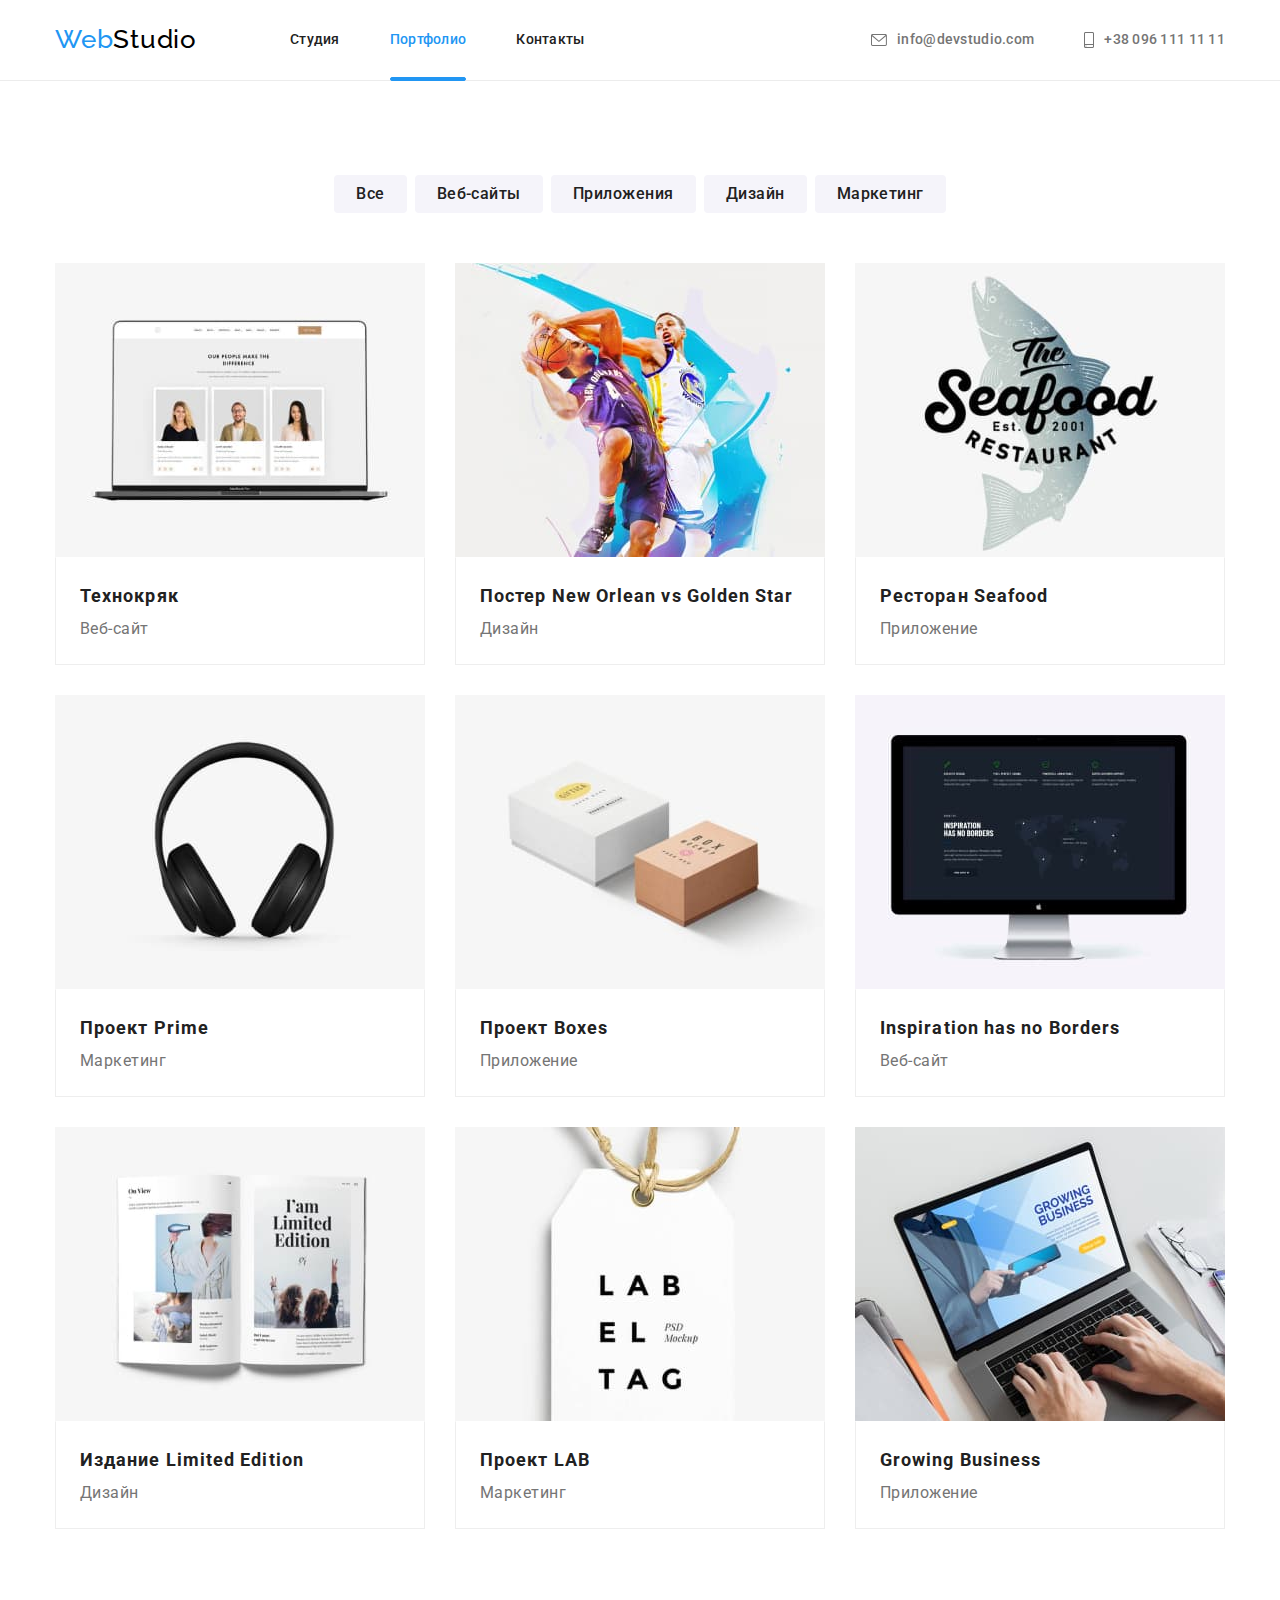
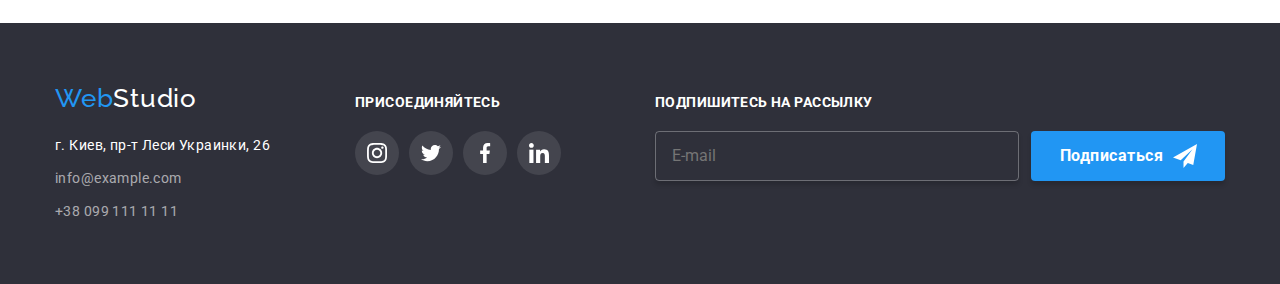
==== portfolio.html @ 9c9485af "Скопировал 7 дз" ====
<!DOCTYPE html>
<html lang="ru">
<head>
    <meta charset="UTF-8">
    <meta http-equiv="X-UA-Compatible" content="IE=edge">
    <meta name="viewport" content="width=device-width, initial-scale=1.0">
    <title>Портфолио</title>

    <link rel="preconnect" href="https://fonts.googleapis.com">
    <link rel="preconnect" href="https://fonts.gstatic.com" crossorigin>
    <link href="https://fonts.googleapis.com/css2?family=Raleway:wght@700&family=Roboto:wght@400;500;700;900&display=swap"
        rel="stylesheet">
    <link rel="stylesheet" href="https://cdnjs.cloudflare.com/ajax/libs/modern-normalize/1.1.0/modern-normalize.css">
    <link rel="stylesheet" href="./css/main.min.css" />

</head>
<body>
    <header class="header">
      <div class="container header-container">
        <nav class="nav">
            <a href="./index.html" class="logo" lang="en"><span class="accent">Web</span>Studio
            </a>

            <ul class="site-nav list">
                <li class="nav-item"><a href="./index.html" class="link link-anim">Студия</a></li>
                <li class="nav-item current"><a href="./portfolio.html" class="link link-anim current">Портфолио</a></li>
                <li class="nav-item"><a href="" class="link link-anim">Контакты</a></li>
            </ul>
        </nav>
    
        <ul class="contacts list">
            <li class="contacts-item"><a href="mailto:info@devstudio.com" class="link link-anim"><svg class="mail-icon contact-icon"><use href="./images/icons.svg/symbol-defs.svg#icon-mail"></use></svg>info@devstudio.com</a></li>
            <li class="contacts-item"><a href="tel:+380961111111" class="link link-anim"><svg class="tel-icon contact-icon"><use href="./images/icons.svg/symbol-defs.svg#icon-tel"></use></svg>+38 096 111 11 11</a></li>
        </ul>
      </div>
    </header>

    <main>
        <section class="section works">
            <div class="container">
            <h1 class="title visually-hidden">Наши работы</h1>

            <ul class="button-list list">
                <li class="filt-button-item"><button class="filt-button" type="button">Все</button></li>
                <li class="filt-button-item"><button class="filt-button" type="button">Веб-сайты</button></li>
                <li class="filt-button-item"><button class="filt-button" type="button">Приложения</button></li>
                <li class="filt-button-item"><button class="filt-button" type="button">Дизайн</button></li>
                <li class="filt-button-item"><button class="filt-button" type="button">Маркетинг</button></li>
            </ul>
            
            <ul class="work-list list">
                <li class="item"><a href="" class="work-link link"><div class="thumb"><div class="works-overlay">
                    <p class="overlay-text">Технокряк это современная площадка распространения коронавируса. Компании используют эту платформу для цифрового шпионажа и атак на защищённые сервера конкурентов.</p></div>
                    <img src="./images/portfolio/technocrack.jpg" alt="Технокряк" width="370" height="294"/>
                    </div>
                    <div class="work-info">
                    <h2 class="title">Технокряк</h2>
                    <p class="text">Веб-сайт</p>
                  </div>
                </a></li>
                <li class="item"><a href="" class="work-link link"><div class="works thumb"><div class="works-overlay">
                    <p class="overlay-text">Технокряк это современная площадка распространения коронавируса. Компании используют эту платформу для цифрового шпионажа и атак на защищённые сервера конкурентов.</p></div>
                    <img src="./images/portfolio/basketball.jpg" alt="Постер баскетбола" width="370" height="294"/>
                    </div>
                    <div class="work-info">
                    <h2 class="title">Постер New Orlean vs Golden Star</h2>
                    <p class="text">Дизайн</p>
                </div>
                </a></li>
                <li class="item"><a href="" class="work-link link"><div class="works thumb"><div class="works-overlay">
                    <p class="overlay-text">Технокряк это современная площадка распространения коронавируса. Компании используют эту платформу для цифрового шпионажа и атак на защищённые сервера конкурентов.</p></div>
                    <img src="./images/portfolio/restaurant.jpg" alt="Логотип ресторана" width="370" height="294"/>
                    </div>
                    <div class="work-info">
                    <h2 class="title">Ресторан Seafood</h2>
                    <p class="text">Приложение</p>
                    </div>
                </a></li>
                <li class="item"><a href="" class="work-link link"><div class="works thumb"><div class="works-overlay">
                    <p class="overlay-text">Технокряк это современная площадка распространения коронавируса. Компании используют эту платформу для цифрового шпионажа и атак на защищённые сервера конкурентов.</p></div>
                    <img src="./images/portfolio/prime.jpg" alt="Наушники" width="370" height="294"/>
                    </div>
                    <div class="work-info">
                    <h2 class="title">Проект Prime</h2>
                    <p class="text">Маркетинг</p>
                    </div>
                </a></li>
                <li class="item"><a href="" class="work-link link"><div class="works thumb"><div class="works-overlay">
                    <p class="overlay-text">Технокряк это современная площадка распространения коронавируса. Компании используют эту платформу для цифрового шпионажа и атак на защищённые сервера конкурентов.</p></div>
                    <img src="./images/portfolio/boxes.jpg" alt="Коробки" width="370" height="294"/>
                    </div>
                    <div class="work-info">
                    <h2 class="title">Проект Boxes</h2>
                    <p class="text">Приложение</p>
                    </div>
                </a></li>
                <li class="item"><a href="" class="work-link link"><div class="works thumb"><div class="works-overlay">
                    <p class="overlay-text">Технокряк это современная площадка распространения коронавируса. Компании используют эту платформу для цифрового шпионажа и атак на защищённые сервера конкурентов.</p></div>
                    <img src="./images/portfolio/computer.jpg" alt="Веб-сайт Inspiration has no Borders" width="370" height="294"/>
                    </div>
                    <div class="work-info">
                    <h2 class="title">Inspiration has no Borders</h2>
                    <p class="text">Веб-сайт</p>
                    </div>
                </a></li>
                <li class="item"><a href="" class="work-link link"><div class="works thumb"><div class="works-overlay">
                    <p class="overlay-text">Технокряк это современная площадка распространения коронавируса. Компании используют эту платформу для цифрового шпионажа и атак на защищённые сервера конкурентов.</p></div>
                    <img src="./images/portfolio/book.jpg" alt="Книга" width="370" height="294"/>
                    </div>
                    <div class="work-info">
                    <h2 class="title">Издание Limited Edition</h2>
                    <p class="text">Дизайн</p>
                    </div>
                </a></li>
                <li class="item"><a href="" class="work-link link"><div class="works thumb"><div class="works-overlay">
                    <p class="overlay-text">Технокряк это современная площадка распространения коронавируса. Компании используют эту платформу для цифрового шпионажа и атак на защищённые сервера конкурентов.</p></div>
                    <img src="./images/portfolio/lab.jpg" alt="Логотип проекта LAB" width="370" height="294"/>
                    </div>
                    <div class="work-info">
                    <h2 class="title">Проект LAB</h2>
                    <p class="text">Маркетинг</p>
                    </div>
                </a></li>
                <li class="item"><a href="" class="work-link link"><div class="works thumb"><div class="works-overlay">
                    <p class="overlay-text">Технокряк это современная площадка распространения коронавируса. Компании используют эту платформу для цифрового шпионажа и атак на защищённые сервера конкурентов.</p></div>
                    <img src="./images/portfolio/business.jpg" alt="Веб-сайт Growing Business" width="370" height="294"/>
                    </div>
                    <div class="work-info">
                    <h2 class="title">Growing Business</h2>
                    <p class="text">Приложение</p>
                    </div>
                </a></li>
            </ul>
        </div>
        </section>
    </main>

    <footer class="footer">
        <div class="container footer-box">
            <div class="footer-left-side">
            <div class="footer-links">
            <a href="./index.html" class="logo" lang="en"><span class="accent">Web</span>Studio</a>
        
            <address class="adress">
                <p class="text">г. Киев, пр-т Леси Украинки, 26</p>
            
                <ul class="list">
                    <li class="adress-item"><a href="mailto:info@example.com" class="adress-link link link-anim adress">info@example.com</a></li>
                    <li class="adress-item"><a href="tel:+380991111111" class="adress-link link link-anim adress">+38 099 111 11 11</a></li>
                </ul>
            </address>
        </div>
            <div class="footer-links">
            <h2 class="social-links-title">присоединяйтесь</h2>
            <ul class="footer-links-list list">
                <li class="footer-links-item">
                    <a href="" class="footer-social-link link"><svg class="social-links-icons footer-icons"><use href="./images/icons.svg/symbol-defs.svg#icon-instagram"></use></svg>
                    </a></li>
                <li class="footer-links-item">
                    <a href="" class="footer-social-link link"><svg class="social-links-icons footer-icons"><use href="./images/icons.svg/symbol-defs.svg#icon-twitter"></use></svg>
                    </a></li>
                <li class="footer-links-item">
                    <a href="" class="footer-social-link link"><svg class="social-links-icons footer-icons"><use href="./images/icons.svg/symbol-defs.svg#icon-facebook"></use></svg>
                    </a></li>
                <li class="footer-links-item">
                    <a href="" class="footer-social-link link"><svg class="social-links-icons footer-icons"><use href="./images/icons.svg/symbol-defs.svg#icon-linkedin"></use></svg>
                    </a></li>
            </ul>
            </div>
        </div>
            <div class="footer-form">
                <p class="email-form-text">Подпишитесь на рассылку</p>
                <form name="email-form" class="email-form" autocomplete="on">
                        <input name="email" type="email" class="email-input" placeholder="E-mail" required>
                    <button type="submit" class="email-submit-button">Подписаться<svg class="send-icon"><use href="./images/icons.svg/symbol-defs.svg#icon-send"></use></svg></button>
                </form>
            </div>
          </div>
    </footer>
</body>
</html>
---- css/main.min.css ----
:root{--header-bgc: #ffffff;--footer-bgc: #2f303a;--primary-bgc: #e5e5e5;--secondary-bgc: #f5f4fa;--primary-text-color: #212121;--secondary-text-color: #757575;--accent-colour: #2196f3;--secondary-white-color: rgba(255, 255, 255, 0.6);--primary-white-color: #ffffff;--primary-black-color: #000000;--adress-color: rgba(255, 255, 255, 0.6);--accent-secondary-color: #188ce8;--work-list-set-gap: 30px;--header-border-color: #ececec;--social-link-team-color: #afb1b8;--label-bg-color: rgba(47, 48, 58, 0.8);--works-overlay-color: rgba(33, 150, 243, 0.9);--backdrop-bg-color: rgba(0, 0, 0, 0.2)}img{display:block}p:last-child{margin-bottom:0}.list{list-style-type:none;padding-left:0;margin-top:0;margin-bottom:0}body{background-color:var(--primary-white-color);color:var(--primary-text-color);font-family:Roboto, sans-serif}.link{color:var(--primary-text-color);text-decoration:none}.link-anim:hover,.link-anim:focus{color:var(--accent-colour)}.link-anim{transition-property:color;transition-duration:250ms;transition-timing-function:cubic-bezier(0.4, 0, 0.2, 1)}.section{padding-top:94px;padding-bottom:94px}.container{width:1200px;padding-left:15px;padding-right:15px;margin-left:auto;margin-right:auto}.backdrop{background-color:var(--backdrop-bg-color);position:fixed;top:0;left:0;z-index:100;width:100%;height:100%;opacity:1;visibility:visible;pointer-events:auto;transition:opacity 500ms cubic-bezier(0.4, 0, 0.2, 1),visibility 500ms cubic-bezier(0.4, 0, 0.2, 1)}.backdrop.is-hidden{opacity:0;visibility:hidden;pointer-events:none}.modal-window{background-color:var(--primary-white-color);position:absolute;top:50%;left:50%;transform:translate(-50%, -50%);min-width:528px;min-height:580px}.modal-title{color:var(--primary-text-color);font-weight:700;font-size:20px;line-height:1.15;text-align:center;letter-spacing:0.03em;margin-top:0;margin-bottom:12px}.modal-form{display:flex;flex-direction:column;padding:40px}.modal-form-icon{position:absolute;width:18px;height:18px;top:50%;left:12px;transform:translateY(-50%)}.modal-form-box{display:block;position:relative}.input-form{padding-left:42px;padding-top:12px;padding-bottom:12px;width:100%;border:1px solid rgba(33,33,33,0.2);border-radius:4px;margin-top:4px}.input-form:focus{border-color:var(--accent-colour)}.input-form:focus+.modal-form-icon{fill:var(--accent-colour)}.modal-form-label{color:var(--secondary-text-color);font-size:12px;line-height:1.16;letter-spacing:0.01em;margin-top:4px;margin-bottom:10px}.modal-textarea.input-form{resize:none;height:120px;margin-top:4px;padding-left:16px}.modal-textarea:focus{border-color:var(--accent-colour)}.checkbox-label{color:var(--secondary-text-color);display:flex;justify-content:center;align-items:center;font-size:12px;line-height:0.85;letter-spacing:0.03em;margin-top:20px}.checkbox-label::before{display:block;content:"";cursor:pointer;border:2px solid var(--primary-text-color);border-radius:4px;width:16px;height:15px;margin-right:8px;transition-property:border-color, background-color;transition-duration:250ms;transition-timing-function:cubic-bezier(0.4, 0, 0.2, 1)}.modal-check{bottom:120px;left:90px}.modal-check:checked+.checkbox-label::before{border-color:transparent;background-color:var(--accent-colour);background-image:url(../images/bg-images/check-icon.svg);background-repeat:no-repeat}.checkbox-icon{position:absolute;width:11px;height:8px;opacity:0;transform:translateX(-50%)}.modal-form-link{color:var(--accent-colour)}.close-button{background-color:transparent;padding:0;position:absolute;top:8px;right:8px;width:30px;height:30px;border:1px solid rgba(0,0,0,0.1);border-radius:50%;cursor:pointer}.close-button-icon{fill:var(--primary-black-color);width:18px;height:18px;margin-top:6px}.close-button:hover .close-button-icon,.close-button:focus .close-button-icon{fill:var(--accent-colour)}.modal-form-submit{color:var(--primary-white-color);background-color:var(--accent-colour);font-weight:700;font-size:16px;line-height:1.87;border:none;box-shadow:0px 4px 4px rgba(0,0,0,0.15);border-radius:4px;display:flex;align-items:center;justify-content:center;letter-spacing:0.06em;padding-top:10px;padding-bottom:10px;padding-left:56px;padding-right:56px;margin-left:auto;margin-right:auto;margin-top:30px;transition:background-color 250ms cubic-bezier(0.4, 0, 0.2, 1)}.modal-form-submit:hover,.modal-form-submit:focus{background-color:var(--accent-secondary-color)}.section-title{font-weight:700;font-size:36px;line-height:1.17;letter-spacing:0.03em;text-align:center;margin-top:0;margin-bottom:50px}.thumb{position:relative;overflow:hidden}.logo{color:var(--primary-black-color);text-decoration:none;font-family:Raleway;font-weight:500;font-size:26px;line-height:1.2;letter-spacing:0.03em;transition-property:color;transition-duration:250ms;transition-timing-function:cubic-bezier(0.4, 0, 0.2, 1)}.logo:hover,.logo:focus{color:var(--accent-colour)}.accent{color:var(--accent-colour)}.title{font-weight:700;font-size:36px;line-height:1.17;letter-spacing:0.03em;margin-top:0;margin-bottom:50px}.header{background-color:var(--primary-white-color);border-bottom:1px solid var(--header-border-color);font-weight:500;font-size:14px;line-height:1.14;letter-spacing:0.02em;padding-top:24px;padding-bottom:25px}.container.header-container{display:flex;align-items:center}.nav{display:flex;align-items:center}.site-nav{display:flex;margin-left:93px}.nav-item:not(:first-child){margin-left:50px}.contacts{display:flex;margin-left:auto}.contacts-item .link{display:flex}.contact-icon{fill:var(--secondary-text-color);margin-right:10px}.contacts-item .link:hover .contact-icon,.contacts-item .link:focus .contact-icon{fill:var(--accent-colour)}.mail-icon{margin:auto;margin-right:10px;width:16px;height:12px;transition-property:fill;transition-duration:250ms;transition-timing-function:cubic-bezier(0.4, 0, 0.2, 1)}.tel-icon{width:10px;height:16px;transition-property:fill;transition-duration:250ms;transition-timing-function:cubic-bezier(0.4, 0, 0.2, 1)}.site-nav .link.current{color:var(--accent-colour)}.nav-item.current{position:relative}.site-nav .link.current::after{display:block;position:absolute;bottom:-33px;content:"";background-color:var(--accent-colour);width:100%;height:4px;border-radius:2px;border:1px solid var(--accent-colour)}.contacts-item:not(:first-child){margin-left:50px}.contacts .link{color:var(--secondary-text-color)}.contacts .link:hover,.contacts .link:focus{color:var(--accent-colour)}.footer{background-color:var(--footer-bgc);padding-top:60px;padding-bottom:60px}.footer .logo{color:var(--primary-white-color);text-decoration:none;font-family:Raleway;font-weight:500;font-size:26px;line-height:1.2;letter-spacing:0.03em}.footer .logo:hover,.footer .logo:focus{color:var(--accent-colour)}.container.footer-box{display:flex;align-items:baseline;justify-content:space-between}.footer-left-side{flex-wrap:wrap;justify-content:space-between}.adress{margin-top:20px}.adress .text{color:var(--primary-white-color);margin-top:0;margin-bottom:9px;font-style:normal;font-weight:400;font-size:14px;line-height:1.7;letter-spacing:0.03em}.adress-link{color:var(--adress-color);font-style:normal;font-weight:400;font-size:14px;line-height:1.7;letter-spacing:0.03em}.adress-item:first-child{margin-bottom:9px}.adress-list .link:hover,.adress-list .link:focus{color:var(--accent-colour)}.social-links-title{color:var(--primary-white-color);font-size:14px;line-height:1.14;letter-spacing:0.03em;text-transform:uppercase;margin-top:0px;margin-bottom:20px}.footer-left-side{display:flex;width:calc((100% - 30px) / 2)}.footer-form{width:calc((100% - 30px) / 2)}.footer-links{display:inline-block;width:calc((100% - 30px) / 2)}.footer-links-list{display:flex}.footer-links-item:not(:first-child){margin-left:10px}.footer-left-side{display:flex;align-items:baseline}.email-form-text{color:var(--primary-white-color);margin-top:0;margin-bottom:20px;font-weight:700;font-size:14px;line-height:1.14;letter-spacing:0.03em;text-transform:uppercase}.email-form{display:flex}.email-input{padding-left:16px;flex-grow:1;height:50px;color:var(--primary-white-color);background-color:transparent;border:1px solid rgba(255,255,255,0.3);box-shadow:0px 4px 4px rgba(0,0,0,0.15);border-radius:4px}.send-icon{fill:var(--primary-white-color);width:24px;height:24px;margin-left:10px}.email-submit-button{display:inline-flex;align-items:center;color:var(--primary-white-color);background-color:var(--accent-colour);border:0px;box-shadow:0px 4px 4px rgba(0,0,0,0.15);border-radius:4px;cursor:pointer;margin-left:12px;padding-left:29px;padding-right:28px;font-style:normal;font-weight:700;font-size:16px;line-height:1.88;letter-spacing:0.03em;transition-property:background-color;transition-duration:250ms;transition-timing-function:cubic-bezier(0.4, 0, 0.2, 1)}.email-submit-button:hover,.email-submit-button:focus{color:var(--primary-white-color);background-color:var(--accent-secondary-color)}.social-links-icons.footer-icons{fill:var(--primary-white-color)}.footer-social-link{background-color:rgba(255,255,255,0.1);width:44px;height:44px;border-radius:50%;display:flex;justify-content:center;align-items:center;transition-property:background-color;transition-duration:250ms;transition-timing-function:cubic-bezier(0.4, 0, 0.2, 1)}.footer-social-link:hover,.footer-social-link:focus{background-color:var(--accent-colour)}.hero{background-color:#2f303a;background-image:linear-gradient(rgba(47,48,58,0.4), rgba(47,48,58,0.4)),url(../images/bg-images/hero-bg.jpg);background-repeat:no-repeat;background-size:cover;text-align:center;padding-top:200px;padding-bottom:200px}.container.hero-container{margin-left:auto;margin-right:auto;max-width:696px}.hero .title{color:var(--primary-white-color);margin-top:0;margin-bottom:30px;font-weight:900;font-size:44px;line-height:1.36;text-align:center;letter-spacing:0.06em;text-transform:uppercase}.hero .button{background-color:var(--accent-colour);color:var(--primary-white-color);border:0px;border-radius:4px;padding:10px 32px;cursor:pointer;font-family:inherit;font-weight:700;font-size:16px;line-height:1.88;letter-spacing:0.06em;transition-property:background-color;transition-duration:250ms;transition-timing-function:cubic-bezier(0.4, 0, 0.2, 1)}.hero .button:hover,.hero .button:focus{background-color:var(--accent-secondary-color)}.section.pros{padding-bottom:47px}.pros-list{margin-top:calc(-1 * var(--work-list-set-gap));margin-left:calc(-1 * var(--work-list-set-gap));display:flex;flex-wrap:wrap}.pros-icons{width:100%;height:120px;background-color:var(--secondary-bgc);padding:25px 100px;margin-bottom:30px}.pros-list-item{margin-top:var(--work-list-set-gap);margin-left:var(--work-list-set-gap);flex-basis:calc(100% / 4 - var(--work-list-set-gap))}.pros-list .title{margin-top:0;margin-bottom:10px;font-weight:700;font-size:14px;line-height:1.14;letter-spacing:0.03em;text-transform:uppercase}.pros-list .text{color:var(--secondary-text-color);font-size:14px;line-height:1.7;letter-spacing:0.03em;margin-top:0;margin-bottom:0}.section.job{padding-top:47px}.job-list{margin-top:calc(-1 * var(--work-list-set-gap));margin-left:calc(-1 * var(--work-list-set-gap));display:flex;flex-wrap:wrap}.job-list .item-list{margin-top:var(--work-list-set-gap);margin-left:var(--work-list-set-gap);flex-basis:calc(100% / 3 - var(--work-list-set-gap))}.job-list-label{color:var(--primary-white-color);background-color:var(--label-bg-color);font-weight:700;font-size:14px;line-height:1.14;text-align:center;letter-spacing:0.03em;text-transform:uppercase;width:100%;height:70px;position:absolute;bottom:0;margin:0;padding-top:27px}.section-team{background-color:var(--secondary-bgc);padding-top:94px;padding-bottom:94px}.team-list .title{font-weight:500;font-size:16px;line-height:1.19;letter-spacing:0.03em;text-align:center;margin-bottom:10px}.team-list{margin:auto;margin-top:calc(-1 * var(--work-list-set-gap));margin-left:calc(-1 * var(--work-list-set-gap));display:flex;flex-wrap:wrap}.team-item{box-shadow:0px 1px 3px rgba(0,0,0,0.12),0px 1px 1px rgba(0,0,0,0.14),0px 2px 1px rgba(0,0,0,0.2);border-radius:0px 0px 4px 4px;margin-top:var(--work-list-set-gap);margin-left:var(--work-list-set-gap);flex-basis:calc(100% / 4 - var(--work-list-set-gap))}.team-list .text{color:var(--secondary-text-color);font-size:16px;line-height:1.19;letter-spacing:0.03em;text-align:center;margin-top:0}.team-info{border-radius:0px 0px 4px 4px;padding-top:var(--work-list-set-gap);padding-bottom:var(--work-list-set-gap);background-color:var(--primary-white-color)}.team-social-link{width:44px;height:44px;padding:12px;border-radius:50%;transition-property:background-color;transition-duration:250ms;transition-timing-function:cubic-bezier(0.4, 0, 0.2, 1)}.social-links{display:flex;justify-content:center;align-content:center}.social-links-icons{fill:var(--social-link-team-color);width:20px;height:20px;transition-property:fill;transition-duration:250ms;transition-timing-function:cubic-bezier(0.4, 0, 0.2, 1)}.team-social-link:hover,.team-social-link:focus{background-color:var(--accent-colour)}.team-social-link:focus .social-links-icons,.team-social-link:hover .social-links-icons{fill:var(--primary-white-color)}.social-links-item{display:flex;justify-content:center;align-content:center}.social-links-item:not(:first-child){margin-left:10px}.work-list{margin:auto;margin-top:calc(-1 * var(--work-list-set-gap));margin-left:calc(-1 * var(--work-list-set-gap));display:flex;flex-wrap:wrap}.work-link{display:block;transition-property:box-shadow;transition-duration:250ms;transition-timing-function:cubic-bezier(0.4, 0, 0.2, 1)}.work-link:hover,.work-link:focus{box-shadow:0px 1px 1px rgba(0,0,0,0.12),0px 4px 4px rgba(0,0,0,0.06),1px 4px 6px rgba(0,0,0,0.16)}.work-list .item{margin-top:var(--work-list-set-gap);margin-left:var(--work-list-set-gap);flex-basis:calc(100% / 3 - var(--work-list-set-gap))}.work-list .title{color:var(--primary-text-color);font-weight:700;font-size:18px;line-height:2;letter-spacing:0.06em;margin:0}.work-list .text{color:var(--secondary-text-color);font-size:16px;line-height:1.88;letter-spacing:0.03em;margin:0}.work-info{border:1px solid #eeeeee;border-top:1px solid rgba(255,255,255,0);padding:20px 24px}.overlay-text{color:var(--primary-white-color);margin:0;font-size:18px;line-height:1.55;letter-spacing:0.03em}.works-overlay{width:100%;height:100%;padding:63px 24px;background-color:var(--works-overlay-color);position:absolute;bottom:0;transform:translateY(100%);transition-property:transform;transition-duration:250ms;transition-timing-function:cubic-bezier(0.4, 0, 0.2, 1)}.work-link:focus .works-overlay,.work-link:hover .works-overlay{transform:translateY(0)}.button-list{display:flex;justify-content:center;margin-bottom:50px}.filt-button{color:var(--primary-text-color);background-color:var(--secondary-bgc);border-radius:4px;padding:6px 22px;border:0px;cursor:pointer;font-family:Roboto;font-weight:500;font-size:16px;line-height:1.6;text-align:center;letter-spacing:0.03em;transition-property:color, background-color, box-shadow;transition-duration:250ms;transition-timing-function:cubic-bezier(0.4, 0, 0.2, 1)}.filt-button-item:not(:first-child){margin-left:8px}.filt-button:hover,.filt-button:focus{box-shadow:0px 3px 1px rgba(0,0,0,0.1),0px 1px 2px rgba(0,0,0,0.08),0px 2px 2px rgba(0,0,0,0.12);background-color:var(--accent-colour);color:var(--primary-white-color)}.section.companies{padding-top:5px}.companies-list{display:flex;flex-wrap:wrap;margin-top:calc(-1 * var(--work-list-set-gap));margin-left:calc(-1 * var(--work-list-set-gap))}.companies-icons{fill:var(--social-link-team-color);width:106px;height:60px;transition-property:fill;transition-duration:250ms;transition-timing-function:cubic-bezier(0.4, 0, 0.2, 1)}.companies-link{border:1px solid var(--social-link-team-color);border-radius:4px;width:100%;height:92px;display:flex;justify-content:center;align-content:center;padding-top:16px;padding-bottom:16px;transition-property:border;transition-duration:250ms;transition-timing-function:cubic-bezier(0.4, 0, 0.2, 1)}.companies-link:hover,.companies-link:focus{border:1px solid var(--accent-colour);border-radius:4px}.companies-link:hover .companies-icons,.companies-link:focus .companies-icons{fill:var(--accent-colour)}.companies-list-item{margin-top:var(--work-list-set-gap);margin-left:var(--work-list-set-gap);flex-basis:calc(100% / 6 - var(--work-list-set-gap))}.visually-hidden{position:absolute !important;clip:rect(1px 1px 1px 1px);clip:rect(1px, 1px, 1px, 1px);padding:0 !important;border:0 !important;height:1px !important;width:1px !important;overflow:hidden}
/*# sourceMappingURL=main.min.css.map */
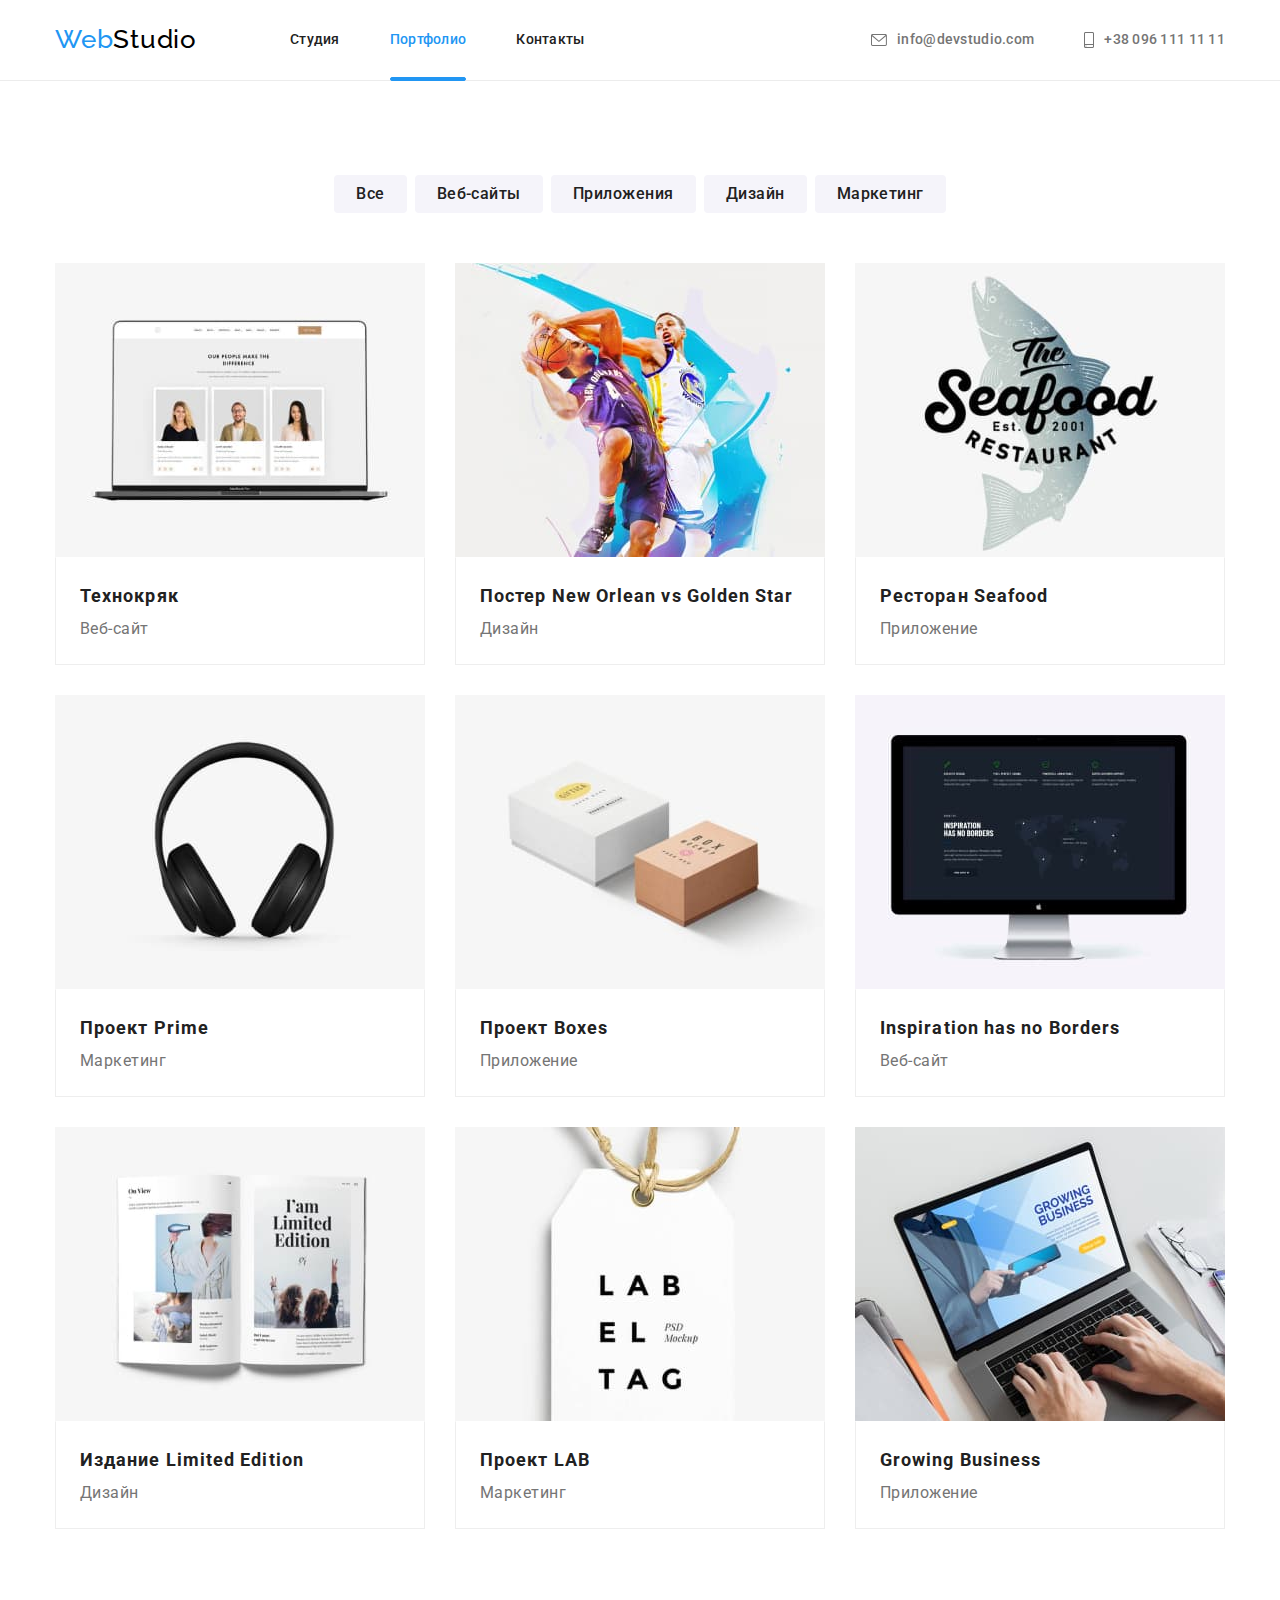
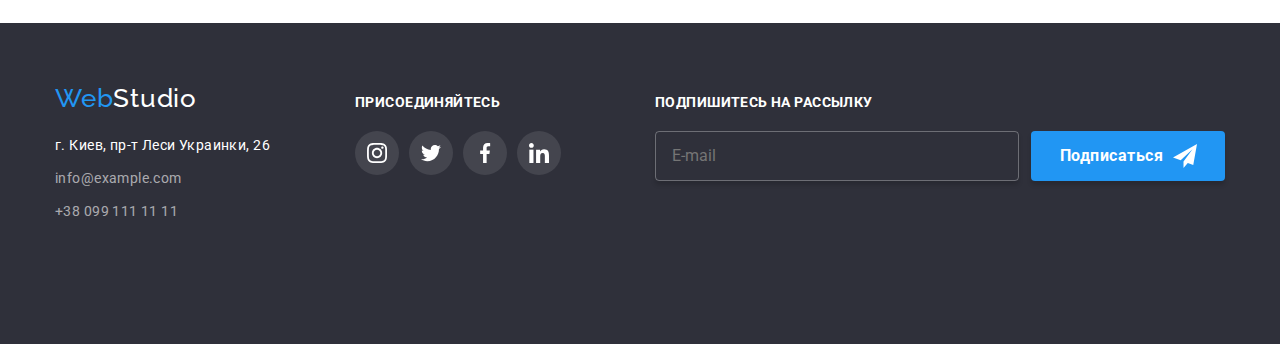
==== commit 5e34be9c: "Модальное окно для моб.устр планшет" ====
--- a/portfolio.html
+++ b/portfolio.html
@@ -51,7 +51,7 @@
             <ul class="work-list list">
                 <li class="item"><a href="" class="work-link link"><div class="thumb"><div class="works-overlay">
                     <p class="overlay-text">Технокряк это современная площадка распространения коронавируса. Компании используют эту платформу для цифрового шпионажа и атак на защищённые сервера конкурентов.</p></div>
-                    <img src="./images/portfolio/technocrack.jpg" alt="Технокряк" width="370" height="294"/>
+                    <img src="./images/desktop/portfolio-cards-desktop/technocrack.jpg" alt="Технокряк" width="370" height="294"/>
                     </div>
                     <div class="work-info">
                     <h2 class="title">Технокряк</h2>
@@ -60,7 +60,7 @@
                 </a></li>
                 <li class="item"><a href="" class="work-link link"><div class="works thumb"><div class="works-overlay">
                     <p class="overlay-text">Технокряк это современная площадка распространения коронавируса. Компании используют эту платформу для цифрового шпионажа и атак на защищённые сервера конкурентов.</p></div>
-                    <img src="./images/portfolio/basketball.jpg" alt="Постер баскетбола" width="370" height="294"/>
+                    <img src="./images/desktop/portfolio-cards-desktop/basketball.jpg" alt="Постер баскетбола" width="370" height="294"/>
                     </div>
                     <div class="work-info">
                     <h2 class="title">Постер New Orlean vs Golden Star</h2>
@@ -69,7 +69,7 @@
                 </a></li>
                 <li class="item"><a href="" class="work-link link"><div class="works thumb"><div class="works-overlay">
                     <p class="overlay-text">Технокряк это современная площадка распространения коронавируса. Компании используют эту платформу для цифрового шпионажа и атак на защищённые сервера конкурентов.</p></div>
-                    <img src="./images/portfolio/restaurant.jpg" alt="Логотип ресторана" width="370" height="294"/>
+                    <img src="./images/desktop/portfolio-cards-desktop/restaurant.jpg" alt="Логотип ресторана" width="370" height="294"/>
                     </div>
                     <div class="work-info">
                     <h2 class="title">Ресторан Seafood</h2>
@@ -78,7 +78,7 @@
                 </a></li>
                 <li class="item"><a href="" class="work-link link"><div class="works thumb"><div class="works-overlay">
                     <p class="overlay-text">Технокряк это современная площадка распространения коронавируса. Компании используют эту платформу для цифрового шпионажа и атак на защищённые сервера конкурентов.</p></div>
-                    <img src="./images/portfolio/prime.jpg" alt="Наушники" width="370" height="294"/>
+                    <img src="./images/desktop/portfolio-cards-desktop/prime.jpg" alt="Наушники" width="370" height="294"/>
                     </div>
                     <div class="work-info">
                     <h2 class="title">Проект Prime</h2>
@@ -87,7 +87,7 @@
                 </a></li>
                 <li class="item"><a href="" class="work-link link"><div class="works thumb"><div class="works-overlay">
                     <p class="overlay-text">Технокряк это современная площадка распространения коронавируса. Компании используют эту платформу для цифрового шпионажа и атак на защищённые сервера конкурентов.</p></div>
-                    <img src="./images/portfolio/boxes.jpg" alt="Коробки" width="370" height="294"/>
+                    <img src="./images/desktop/portfolio-cards-desktop/boxes.jpg" alt="Коробки" width="370" height="294"/>
                     </div>
                     <div class="work-info">
                     <h2 class="title">Проект Boxes</h2>
@@ -96,7 +96,7 @@
                 </a></li>
                 <li class="item"><a href="" class="work-link link"><div class="works thumb"><div class="works-overlay">
                     <p class="overlay-text">Технокряк это современная площадка распространения коронавируса. Компании используют эту платформу для цифрового шпионажа и атак на защищённые сервера конкурентов.</p></div>
-                    <img src="./images/portfolio/computer.jpg" alt="Веб-сайт Inspiration has no Borders" width="370" height="294"/>
+                    <img src="./images/desktop/portfolio-cards-desktop/computer.jpg" alt="Веб-сайт Inspiration has no Borders" width="370" height="294"/>
                     </div>
                     <div class="work-info">
                     <h2 class="title">Inspiration has no Borders</h2>
@@ -105,7 +105,7 @@
                 </a></li>
                 <li class="item"><a href="" class="work-link link"><div class="works thumb"><div class="works-overlay">
                     <p class="overlay-text">Технокряк это современная площадка распространения коронавируса. Компании используют эту платформу для цифрового шпионажа и атак на защищённые сервера конкурентов.</p></div>
-                    <img src="./images/portfolio/book.jpg" alt="Книга" width="370" height="294"/>
+                    <img src="./images/desktop/portfolio-cards-desktop/book.jpg" alt="Книга" width="370" height="294"/>
                     </div>
                     <div class="work-info">
                     <h2 class="title">Издание Limited Edition</h2>
@@ -114,7 +114,7 @@
                 </a></li>
                 <li class="item"><a href="" class="work-link link"><div class="works thumb"><div class="works-overlay">
                     <p class="overlay-text">Технокряк это современная площадка распространения коронавируса. Компании используют эту платформу для цифрового шпионажа и атак на защищённые сервера конкурентов.</p></div>
-                    <img src="./images/portfolio/lab.jpg" alt="Логотип проекта LAB" width="370" height="294"/>
+                    <img src="./images/desktop/portfolio-cards-desktop/lab.jpg" alt="Логотип проекта LAB" width="370" height="294"/>
                     </div>
                     <div class="work-info">
                     <h2 class="title">Проект LAB</h2>
@@ -123,7 +123,7 @@
                 </a></li>
                 <li class="item"><a href="" class="work-link link"><div class="works thumb"><div class="works-overlay">
                     <p class="overlay-text">Технокряк это современная площадка распространения коронавируса. Компании используют эту платформу для цифрового шпионажа и атак на защищённые сервера конкурентов.</p></div>
-                    <img src="./images/portfolio/business.jpg" alt="Веб-сайт Growing Business" width="370" height="294"/>
+                    <img src="./images/desktop/portfolio-cards-desktop/business.jpg" alt="Веб-сайт Growing Business" width="370" height="294"/>
                     </div>
                     <div class="work-info">
                     <h2 class="title">Growing Business</h2>
@@ -177,5 +177,6 @@
             </div>
           </div>
     </footer>
+    <script src="./js/menu.js"></script>
 </body>
 </html>--- a/css/main.min.css
+++ b/css/main.min.css
@@ -1,2 +1,2 @@
-:root{--header-bgc: #ffffff;--footer-bgc: #2f303a;--primary-bgc: #e5e5e5;--secondary-bgc: #f5f4fa;--primary-text-color: #212121;--secondary-text-color: #757575;--accent-colour: #2196f3;--secondary-white-color: rgba(255, 255, 255, 0.6);--primary-white-color: #ffffff;--primary-black-color: #000000;--adress-color: rgba(255, 255, 255, 0.6);--accent-secondary-color: #188ce8;--work-list-set-gap: 30px;--header-border-color: #ececec;--social-link-team-color: #afb1b8;--label-bg-color: rgba(47, 48, 58, 0.8);--works-overlay-color: rgba(33, 150, 243, 0.9);--backdrop-bg-color: rgba(0, 0, 0, 0.2)}img{display:block}p:last-child{margin-bottom:0}.list{list-style-type:none;padding-left:0;margin-top:0;margin-bottom:0}body{background-color:var(--primary-white-color);color:var(--primary-text-color);font-family:Roboto, sans-serif}.link{color:var(--primary-text-color);text-decoration:none}.link-anim:hover,.link-anim:focus{color:var(--accent-colour)}.link-anim{transition-property:color;transition-duration:250ms;transition-timing-function:cubic-bezier(0.4, 0, 0.2, 1)}.section{padding-top:94px;padding-bottom:94px}.container{width:1200px;padding-left:15px;padding-right:15px;margin-left:auto;margin-right:auto}.backdrop{background-color:var(--backdrop-bg-color);position:fixed;top:0;left:0;z-index:100;width:100%;height:100%;opacity:1;visibility:visible;pointer-events:auto;transition:opacity 500ms cubic-bezier(0.4, 0, 0.2, 1),visibility 500ms cubic-bezier(0.4, 0, 0.2, 1)}.backdrop.is-hidden{opacity:0;visibility:hidden;pointer-events:none}.modal-window{background-color:var(--primary-white-color);position:absolute;top:50%;left:50%;transform:translate(-50%, -50%);min-width:528px;min-height:580px}.modal-title{color:var(--primary-text-color);font-weight:700;font-size:20px;line-height:1.15;text-align:center;letter-spacing:0.03em;margin-top:0;margin-bottom:12px}.modal-form{display:flex;flex-direction:column;padding:40px}.modal-form-icon{position:absolute;width:18px;height:18px;top:50%;left:12px;transform:translateY(-50%)}.modal-form-box{display:block;position:relative}.input-form{padding-left:42px;padding-top:12px;padding-bottom:12px;width:100%;border:1px solid rgba(33,33,33,0.2);border-radius:4px;margin-top:4px}.input-form:focus{border-color:var(--accent-colour)}.input-form:focus+.modal-form-icon{fill:var(--accent-colour)}.modal-form-label{color:var(--secondary-text-color);font-size:12px;line-height:1.16;letter-spacing:0.01em;margin-top:4px;margin-bottom:10px}.modal-textarea.input-form{resize:none;height:120px;margin-top:4px;padding-left:16px}.modal-textarea:focus{border-color:var(--accent-colour)}.checkbox-label{color:var(--secondary-text-color);display:flex;justify-content:center;align-items:center;font-size:12px;line-height:0.85;letter-spacing:0.03em;margin-top:20px}.checkbox-label::before{display:block;content:"";cursor:pointer;border:2px solid var(--primary-text-color);border-radius:4px;width:16px;height:15px;margin-right:8px;transition-property:border-color, background-color;transition-duration:250ms;transition-timing-function:cubic-bezier(0.4, 0, 0.2, 1)}.modal-check{bottom:120px;left:90px}.modal-check:checked+.checkbox-label::before{border-color:transparent;background-color:var(--accent-colour);background-image:url(../images/bg-images/check-icon.svg);background-repeat:no-repeat}.checkbox-icon{position:absolute;width:11px;height:8px;opacity:0;transform:translateX(-50%)}.modal-form-link{color:var(--accent-colour)}.close-button{background-color:transparent;padding:0;position:absolute;top:8px;right:8px;width:30px;height:30px;border:1px solid rgba(0,0,0,0.1);border-radius:50%;cursor:pointer}.close-button-icon{fill:var(--primary-black-color);width:18px;height:18px;margin-top:6px}.close-button:hover .close-button-icon,.close-button:focus .close-button-icon{fill:var(--accent-colour)}.modal-form-submit{color:var(--primary-white-color);background-color:var(--accent-colour);font-weight:700;font-size:16px;line-height:1.87;border:none;box-shadow:0px 4px 4px rgba(0,0,0,0.15);border-radius:4px;display:flex;align-items:center;justify-content:center;letter-spacing:0.06em;padding-top:10px;padding-bottom:10px;padding-left:56px;padding-right:56px;margin-left:auto;margin-right:auto;margin-top:30px;transition:background-color 250ms cubic-bezier(0.4, 0, 0.2, 1)}.modal-form-submit:hover,.modal-form-submit:focus{background-color:var(--accent-secondary-color)}.section-title{font-weight:700;font-size:36px;line-height:1.17;letter-spacing:0.03em;text-align:center;margin-top:0;margin-bottom:50px}.thumb{position:relative;overflow:hidden}.logo{color:var(--primary-black-color);text-decoration:none;font-family:Raleway;font-weight:500;font-size:26px;line-height:1.2;letter-spacing:0.03em;transition-property:color;transition-duration:250ms;transition-timing-function:cubic-bezier(0.4, 0, 0.2, 1)}.logo:hover,.logo:focus{color:var(--accent-colour)}.accent{color:var(--accent-colour)}.title{font-weight:700;font-size:36px;line-height:1.17;letter-spacing:0.03em;margin-top:0;margin-bottom:50px}.header{background-color:var(--primary-white-color);border-bottom:1px solid var(--header-border-color);font-weight:500;font-size:14px;line-height:1.14;letter-spacing:0.02em;padding-top:24px;padding-bottom:25px}.container.header-container{display:flex;align-items:center}.nav{display:flex;align-items:center}.site-nav{display:flex;margin-left:93px}.nav-item:not(:first-child){margin-left:50px}.contacts{display:flex;margin-left:auto}.contacts-item .link{display:flex}.contact-icon{fill:var(--secondary-text-color);margin-right:10px}.contacts-item .link:hover .contact-icon,.contacts-item .link:focus .contact-icon{fill:var(--accent-colour)}.mail-icon{margin:auto;margin-right:10px;width:16px;height:12px;transition-property:fill;transition-duration:250ms;transition-timing-function:cubic-bezier(0.4, 0, 0.2, 1)}.tel-icon{width:10px;height:16px;transition-property:fill;transition-duration:250ms;transition-timing-function:cubic-bezier(0.4, 0, 0.2, 1)}.site-nav .link.current{color:var(--accent-colour)}.nav-item.current{position:relative}.site-nav .link.current::after{display:block;position:absolute;bottom:-33px;content:"";background-color:var(--accent-colour);width:100%;height:4px;border-radius:2px;border:1px solid var(--accent-colour)}.contacts-item:not(:first-child){margin-left:50px}.contacts .link{color:var(--secondary-text-color)}.contacts .link:hover,.contacts .link:focus{color:var(--accent-colour)}.footer{background-color:var(--footer-bgc);padding-top:60px;padding-bottom:60px}.footer .logo{color:var(--primary-white-color);text-decoration:none;font-family:Raleway;font-weight:500;font-size:26px;line-height:1.2;letter-spacing:0.03em}.footer .logo:hover,.footer .logo:focus{color:var(--accent-colour)}.container.footer-box{display:flex;align-items:baseline;justify-content:space-between}.footer-left-side{flex-wrap:wrap;justify-content:space-between}.adress{margin-top:20px}.adress .text{color:var(--primary-white-color);margin-top:0;margin-bottom:9px;font-style:normal;font-weight:400;font-size:14px;line-height:1.7;letter-spacing:0.03em}.adress-link{color:var(--adress-color);font-style:normal;font-weight:400;font-size:14px;line-height:1.7;letter-spacing:0.03em}.adress-item:first-child{margin-bottom:9px}.adress-list .link:hover,.adress-list .link:focus{color:var(--accent-colour)}.social-links-title{color:var(--primary-white-color);font-size:14px;line-height:1.14;letter-spacing:0.03em;text-transform:uppercase;margin-top:0px;margin-bottom:20px}.footer-left-side{display:flex;width:calc((100% - 30px) / 2)}.footer-form{width:calc((100% - 30px) / 2)}.footer-links{display:inline-block;width:calc((100% - 30px) / 2)}.footer-links-list{display:flex}.footer-links-item:not(:first-child){margin-left:10px}.footer-left-side{display:flex;align-items:baseline}.email-form-text{color:var(--primary-white-color);margin-top:0;margin-bottom:20px;font-weight:700;font-size:14px;line-height:1.14;letter-spacing:0.03em;text-transform:uppercase}.email-form{display:flex}.email-input{padding-left:16px;flex-grow:1;height:50px;color:var(--primary-white-color);background-color:transparent;border:1px solid rgba(255,255,255,0.3);box-shadow:0px 4px 4px rgba(0,0,0,0.15);border-radius:4px}.send-icon{fill:var(--primary-white-color);width:24px;height:24px;margin-left:10px}.email-submit-button{display:inline-flex;align-items:center;color:var(--primary-white-color);background-color:var(--accent-colour);border:0px;box-shadow:0px 4px 4px rgba(0,0,0,0.15);border-radius:4px;cursor:pointer;margin-left:12px;padding-left:29px;padding-right:28px;font-style:normal;font-weight:700;font-size:16px;line-height:1.88;letter-spacing:0.03em;transition-property:background-color;transition-duration:250ms;transition-timing-function:cubic-bezier(0.4, 0, 0.2, 1)}.email-submit-button:hover,.email-submit-button:focus{color:var(--primary-white-color);background-color:var(--accent-secondary-color)}.social-links-icons.footer-icons{fill:var(--primary-white-color)}.footer-social-link{background-color:rgba(255,255,255,0.1);width:44px;height:44px;border-radius:50%;display:flex;justify-content:center;align-items:center;transition-property:background-color;transition-duration:250ms;transition-timing-function:cubic-bezier(0.4, 0, 0.2, 1)}.footer-social-link:hover,.footer-social-link:focus{background-color:var(--accent-colour)}.hero{background-color:#2f303a;background-image:linear-gradient(rgba(47,48,58,0.4), rgba(47,48,58,0.4)),url(../images/bg-images/hero-bg.jpg);background-repeat:no-repeat;background-size:cover;text-align:center;padding-top:200px;padding-bottom:200px}.container.hero-container{margin-left:auto;margin-right:auto;max-width:696px}.hero .title{color:var(--primary-white-color);margin-top:0;margin-bottom:30px;font-weight:900;font-size:44px;line-height:1.36;text-align:center;letter-spacing:0.06em;text-transform:uppercase}.hero .button{background-color:var(--accent-colour);color:var(--primary-white-color);border:0px;border-radius:4px;padding:10px 32px;cursor:pointer;font-family:inherit;font-weight:700;font-size:16px;line-height:1.88;letter-spacing:0.06em;transition-property:background-color;transition-duration:250ms;transition-timing-function:cubic-bezier(0.4, 0, 0.2, 1)}.hero .button:hover,.hero .button:focus{background-color:var(--accent-secondary-color)}.section.pros{padding-bottom:47px}.pros-list{margin-top:calc(-1 * var(--work-list-set-gap));margin-left:calc(-1 * var(--work-list-set-gap));display:flex;flex-wrap:wrap}.pros-icons{width:100%;height:120px;background-color:var(--secondary-bgc);padding:25px 100px;margin-bottom:30px}.pros-list-item{margin-top:var(--work-list-set-gap);margin-left:var(--work-list-set-gap);flex-basis:calc(100% / 4 - var(--work-list-set-gap))}.pros-list .title{margin-top:0;margin-bottom:10px;font-weight:700;font-size:14px;line-height:1.14;letter-spacing:0.03em;text-transform:uppercase}.pros-list .text{color:var(--secondary-text-color);font-size:14px;line-height:1.7;letter-spacing:0.03em;margin-top:0;margin-bottom:0}.section.job{padding-top:47px}.job-list{margin-top:calc(-1 * var(--work-list-set-gap));margin-left:calc(-1 * var(--work-list-set-gap));display:flex;flex-wrap:wrap}.job-list .item-list{margin-top:var(--work-list-set-gap);margin-left:var(--work-list-set-gap);flex-basis:calc(100% / 3 - var(--work-list-set-gap))}.job-list-label{color:var(--primary-white-color);background-color:var(--label-bg-color);font-weight:700;font-size:14px;line-height:1.14;text-align:center;letter-spacing:0.03em;text-transform:uppercase;width:100%;height:70px;position:absolute;bottom:0;margin:0;padding-top:27px}.section-team{background-color:var(--secondary-bgc);padding-top:94px;padding-bottom:94px}.team-list .title{font-weight:500;font-size:16px;line-height:1.19;letter-spacing:0.03em;text-align:center;margin-bottom:10px}.team-list{margin:auto;margin-top:calc(-1 * var(--work-list-set-gap));margin-left:calc(-1 * var(--work-list-set-gap));display:flex;flex-wrap:wrap}.team-item{box-shadow:0px 1px 3px rgba(0,0,0,0.12),0px 1px 1px rgba(0,0,0,0.14),0px 2px 1px rgba(0,0,0,0.2);border-radius:0px 0px 4px 4px;margin-top:var(--work-list-set-gap);margin-left:var(--work-list-set-gap);flex-basis:calc(100% / 4 - var(--work-list-set-gap))}.team-list .text{color:var(--secondary-text-color);font-size:16px;line-height:1.19;letter-spacing:0.03em;text-align:center;margin-top:0}.team-info{border-radius:0px 0px 4px 4px;padding-top:var(--work-list-set-gap);padding-bottom:var(--work-list-set-gap);background-color:var(--primary-white-color)}.team-social-link{width:44px;height:44px;padding:12px;border-radius:50%;transition-property:background-color;transition-duration:250ms;transition-timing-function:cubic-bezier(0.4, 0, 0.2, 1)}.social-links{display:flex;justify-content:center;align-content:center}.social-links-icons{fill:var(--social-link-team-color);width:20px;height:20px;transition-property:fill;transition-duration:250ms;transition-timing-function:cubic-bezier(0.4, 0, 0.2, 1)}.team-social-link:hover,.team-social-link:focus{background-color:var(--accent-colour)}.team-social-link:focus .social-links-icons,.team-social-link:hover .social-links-icons{fill:var(--primary-white-color)}.social-links-item{display:flex;justify-content:center;align-content:center}.social-links-item:not(:first-child){margin-left:10px}.work-list{margin:auto;margin-top:calc(-1 * var(--work-list-set-gap));margin-left:calc(-1 * var(--work-list-set-gap));display:flex;flex-wrap:wrap}.work-link{display:block;transition-property:box-shadow;transition-duration:250ms;transition-timing-function:cubic-bezier(0.4, 0, 0.2, 1)}.work-link:hover,.work-link:focus{box-shadow:0px 1px 1px rgba(0,0,0,0.12),0px 4px 4px rgba(0,0,0,0.06),1px 4px 6px rgba(0,0,0,0.16)}.work-list .item{margin-top:var(--work-list-set-gap);margin-left:var(--work-list-set-gap);flex-basis:calc(100% / 3 - var(--work-list-set-gap))}.work-list .title{color:var(--primary-text-color);font-weight:700;font-size:18px;line-height:2;letter-spacing:0.06em;margin:0}.work-list .text{color:var(--secondary-text-color);font-size:16px;line-height:1.88;letter-spacing:0.03em;margin:0}.work-info{border:1px solid #eeeeee;border-top:1px solid rgba(255,255,255,0);padding:20px 24px}.overlay-text{color:var(--primary-white-color);margin:0;font-size:18px;line-height:1.55;letter-spacing:0.03em}.works-overlay{width:100%;height:100%;padding:63px 24px;background-color:var(--works-overlay-color);position:absolute;bottom:0;transform:translateY(100%);transition-property:transform;transition-duration:250ms;transition-timing-function:cubic-bezier(0.4, 0, 0.2, 1)}.work-link:focus .works-overlay,.work-link:hover .works-overlay{transform:translateY(0)}.button-list{display:flex;justify-content:center;margin-bottom:50px}.filt-button{color:var(--primary-text-color);background-color:var(--secondary-bgc);border-radius:4px;padding:6px 22px;border:0px;cursor:pointer;font-family:Roboto;font-weight:500;font-size:16px;line-height:1.6;text-align:center;letter-spacing:0.03em;transition-property:color, background-color, box-shadow;transition-duration:250ms;transition-timing-function:cubic-bezier(0.4, 0, 0.2, 1)}.filt-button-item:not(:first-child){margin-left:8px}.filt-button:hover,.filt-button:focus{box-shadow:0px 3px 1px rgba(0,0,0,0.1),0px 1px 2px rgba(0,0,0,0.08),0px 2px 2px rgba(0,0,0,0.12);background-color:var(--accent-colour);color:var(--primary-white-color)}.section.companies{padding-top:5px}.companies-list{display:flex;flex-wrap:wrap;margin-top:calc(-1 * var(--work-list-set-gap));margin-left:calc(-1 * var(--work-list-set-gap))}.companies-icons{fill:var(--social-link-team-color);width:106px;height:60px;transition-property:fill;transition-duration:250ms;transition-timing-function:cubic-bezier(0.4, 0, 0.2, 1)}.companies-link{border:1px solid var(--social-link-team-color);border-radius:4px;width:100%;height:92px;display:flex;justify-content:center;align-content:center;padding-top:16px;padding-bottom:16px;transition-property:border;transition-duration:250ms;transition-timing-function:cubic-bezier(0.4, 0, 0.2, 1)}.companies-link:hover,.companies-link:focus{border:1px solid var(--accent-colour);border-radius:4px}.companies-link:hover .companies-icons,.companies-link:focus .companies-icons{fill:var(--accent-colour)}.companies-list-item{margin-top:var(--work-list-set-gap);margin-left:var(--work-list-set-gap);flex-basis:calc(100% / 6 - var(--work-list-set-gap))}.visually-hidden{position:absolute !important;clip:rect(1px 1px 1px 1px);clip:rect(1px, 1px, 1px, 1px);padding:0 !important;border:0 !important;height:1px !important;width:1px !important;overflow:hidden}
+:root{--header-bgc: #ffffff;--footer-bgc: #2f303a;--primary-bgc: #e5e5e5;--secondary-bgc: #f5f4fa;--primary-text-color: #212121;--secondary-text-color: #757575;--accent-colour: #2196f3;--secondary-white-color: rgba(255, 255, 255, 0.6);--primary-white-color: #ffffff;--primary-black-color: #000000;--adress-color: rgba(255, 255, 255, 0.6);--accent-secondary-color: #188ce8;--work-list-set-gap: 30px;--header-border-color: #ececec;--social-link-team-color: #afb1b8;--label-bg-color: rgba(47, 48, 58, 0.8);--works-overlay-color: rgba(33, 150, 243, 0.9);--backdrop-bg-color: rgba(0, 0, 0, 0.2)}.visually-hidden{position:absolute !important;clip:rect(1px 1px 1px 1px);clip:rect(1px, 1px, 1px, 1px);padding:0 !important;border:0 !important;height:1px !important;width:1px !important;overflow:hidden}body{background-color:var(--primary-white-color);color:var(--primary-text-color);font-family:Roboto, sans-serif}img{display:block}p:last-child{margin-bottom:0}.list{list-style-type:none;padding-left:0;margin-top:0;margin-bottom:0}.title{margin-top:0}.link{color:var(--primary-text-color);text-decoration:none}.link-anim:hover,.link-anim:focus{color:var(--accent-colour)}.link-anim{transition-property:color;transition-duration:250ms;transition-timing-function:cubic-bezier(0.4, 0, 0.2, 1)}@media screen and (max-width: 1199px){.section{padding-top:60px;padding-bottom:60px}}@media screen and (min-width: 1200px){.section{padding-top:94px;padding-bottom:94px}}.container{padding-left:15px;padding-right:15px;margin-left:auto;margin-right:auto}@media screen and (min-width: 480px){.container{width:450px}}@media screen and (min-width: 768px){.container{width:738px}}@media screen and (min-width: 1200px){.container{width:1200px}}.hero .button{background-color:var(--accent-colour);color:var(--primary-white-color);border:0px;border-radius:4px;padding:10px 32px;cursor:pointer;font-family:inherit;font-size:16px;line-height:1.88;font-weight:700;letter-spacing:0.06em;transition:background-color 250ms cubic-bezier(0.4, 0, 0.2, 1)}.hero .button:hover,.hero .button:focus{background-color:var(--accent-secondary-color)}.close-button{background-color:transparent;padding:0;position:absolute;top:8px;right:8px;width:30px;height:30px;border:1px solid rgba(0,0,0,0.1);border-radius:50%;cursor:pointer}.close-button-icon{fill:var(--primary-black-color);width:18px;height:18px;margin-top:6px}.close-button:hover .close-button-icon,.close-button:focus .close-button-icon{fill:var(--accent-colour)}.modal-form-submit{color:var(--primary-white-color);background-color:var(--accent-colour);font-weight:700;font-size:16px;line-height:1.87;border:none;box-shadow:0px 4px 4px rgba(0,0,0,0.15);border-radius:4px;display:flex;align-items:center;justify-content:center;letter-spacing:0.06em;padding-top:10px;padding-bottom:10px;padding-left:56px;padding-right:56px;margin-left:auto;margin-right:auto;margin-top:30px;transition:background-color 250ms cubic-bezier(0.4, 0, 0.2, 1)}.modal-form-submit:hover,.modal-form-submit:focus{background-color:var(--accent-secondary-color)}.send-icon{fill:var(--primary-white-color);width:24px;height:24px;margin-left:10px}.email-submit-button{display:inline-flex;align-items:center;color:var(--primary-white-color);background-color:var(--accent-colour);border:0px;box-shadow:0px 4px 4px rgba(0,0,0,0.15);border-radius:4px;cursor:pointer;margin-left:12px;padding-left:29px;padding-right:28px;font-style:normal;font-weight:700;font-size:16px;line-height:1.88;letter-spacing:0.03em;transition-property:background-color;transition-duration:250ms;transition-timing-function:cubic-bezier(0.4, 0, 0.2, 1)}.email-submit-button:hover,.email-submit-button:focus{color:var(--primary-white-color);background-color:var(--accent-secondary-color)}@media screen and (max-width: 1199px){.email-submit-button{max-width:200px;height:50px;margin-left:auto;margin-right:auto;margin-top:20px}}.button-list{display:flex;justify-content:center;margin-bottom:50px}.filt-button{color:var(--primary-text-color);background-color:var(--secondary-bgc);border-radius:4px;padding:6px 22px;border:0px;cursor:pointer;font-family:Roboto;font-weight:500;font-size:16px;line-height:1.6;text-align:center;letter-spacing:0.03em;transition-property:color, background-color, box-shadow;transition-duration:250ms;transition-timing-function:cubic-bezier(0.4, 0, 0.2, 1)}.filt-button-item:not(:first-child){margin-left:8px}.filt-button:hover,.filt-button:focus{box-shadow:0px 3px 1px rgba(0,0,0,0.1),0px 1px 2px rgba(0,0,0,0.08),0px 2px 2px rgba(0,0,0,0.12);background-color:var(--accent-colour);color:var(--primary-white-color)}.backdrop{background-color:var(--backdrop-bg-color);position:fixed;top:0;left:0;z-index:100;width:100%;height:100%;opacity:1;visibility:visible;pointer-events:auto;transition:opacity 500ms cubic-bezier(0.4, 0, 0.2, 1),visibility 500ms cubic-bezier(0.4, 0, 0.2, 1)}.backdrop.is-hidden{opacity:0;visibility:hidden;pointer-events:none}.modal-window{background-color:var(--primary-white-color);position:absolute;top:50%;left:50%;transform:translate(-50%, -50%);min-width:450px;min-height:609px}.modal-title{color:var(--primary-text-color);font-weight:700;font-size:20px;line-height:1.15;text-align:center;letter-spacing:0.03em;margin-top:0;margin-bottom:12px}@media screen and (min-width: 1200px){.modal-window{min-width:528px;min-height:580px}}.section-title{font-weight:700;font-size:28px;line-height:1.17;letter-spacing:0.03em;text-align:center;margin-top:0;margin-bottom:50px}@media screen and (min-width: 1200px){.section-title{font-size:36px}}.thumb{position:relative;overflow:hidden}.logo{color:var(--primary-black-color);text-decoration:none;font-family:Raleway;font-weight:500;font-size:26px;line-height:1.2;letter-spacing:0.03em;transition-property:color;transition-duration:250ms;transition-timing-function:cubic-bezier(0.4, 0, 0.2, 1)}.logo:hover,.logo:focus{color:var(--accent-colour)}.accent{color:var(--accent-colour)}.email-form-text{color:var(--primary-white-color);margin-top:0;margin-bottom:20px;font-weight:700;font-size:14px;line-height:1.14;letter-spacing:0.03em;text-transform:uppercase}.email-form{display:flex}.email-input{padding-left:16px;flex-grow:1;height:50px;color:var(--primary-white-color);background-color:transparent;border:1px solid rgba(255,255,255,0.3);box-shadow:0px 4px 4px rgba(0,0,0,0.15);border-radius:4px}@media screen and (max-width: 1199px){.email-form{flex-direction:column}}.modal-form{display:flex;flex-direction:column;padding:40px}.modal-form-icon{position:absolute;width:18px;height:18px;top:50%;left:12px;transform:translateY(-50%)}.modal-form-box{display:block;position:relative}.input-form{padding-left:42px;padding-top:12px;padding-bottom:12px;width:100%;border:1px solid rgba(33,33,33,0.2);border-radius:4px;margin-top:4px}.input-form:focus{border-color:var(--accent-colour)}.input-form:focus+.modal-form-icon{fill:var(--accent-colour)}.modal-form-label{color:var(--secondary-text-color);font-size:12px;line-height:1.16;letter-spacing:0.01em;margin-top:4px;margin-bottom:10px}.modal-textarea.input-form{resize:none;height:120px;margin-top:4px;padding-left:16px}.modal-textarea:focus{border-color:var(--accent-colour)}.checkbox-label{color:var(--secondary-text-color);display:flex;justify-content:center;align-items:center;font-size:12px;line-height:0.85;letter-spacing:0.03em;margin-top:20px}.checkbox-label::before{display:block;content:"";cursor:pointer;border:2px solid var(--primary-text-color);border-radius:4px;width:16px;height:15px;margin-right:8px;transition-property:border-color, background-color;transition-duration:250ms;transition-timing-function:cubic-bezier(0.4, 0, 0.2, 1)}.modal-check{bottom:120px;left:90px}.modal-check:checked+.checkbox-label::before{border-color:transparent;background-color:var(--accent-colour);background-image:url(../images/bg-images/check-icon.svg);background-repeat:no-repeat}.checkbox-icon{position:absolute;width:11px;height:8px;opacity:0;transform:translateX(-50%)}.modal-form-link{color:var(--accent-colour)}.team-social-link{width:44px;height:44px;padding:12px;border-radius:50%;transition-property:background-color;transition-duration:250ms;transition-timing-function:cubic-bezier(0.4, 0, 0.2, 1)}.social-links{display:flex;justify-content:center;align-items:center}.social-links-icons{fill:var(--social-link-team-color);width:20px;height:20px;transition-property:fill;transition-duration:250ms;transition-timing-function:cubic-bezier(0.4, 0, 0.2, 1)}.team-social-link:hover,.team-social-link:focus{background-color:var(--accent-colour)}.team-social-link:focus .social-links-icons,.team-social-link:hover .social-links-icons{fill:var(--primary-white-color)}.social-links-item{display:flex;justify-content:center;align-items:center}.social-links-item:not(:first-child){margin-left:10px}.social-links-title{color:var(--primary-white-color);font-size:14px;line-height:1.14;letter-spacing:0.03em;text-transform:uppercase;margin-top:0px;margin-bottom:20px}.social-links-icons.footer-icons{fill:var(--primary-white-color)}.footer-social-link{background-color:rgba(255,255,255,0.1);width:44px;height:44px;border-radius:50%;display:flex;justify-content:center;align-items:center;transition-property:background-color;transition-duration:250ms;transition-timing-function:cubic-bezier(0.4, 0, 0.2, 1)}.footer-social-link:hover,.footer-social-link:focus{background-color:var(--accent-colour)}.contacts{display:flex;margin-left:auto}.contacts-item .link{display:flex}.contact-icon{fill:var(--secondary-text-color);margin-right:10px}.contacts-item .link:hover .contact-icon,.contacts-item .link:focus .contact-icon{fill:var(--accent-colour)}.mail-icon{margin:auto;margin-right:10px;width:16px;height:12px;transition-property:fill;transition-duration:250ms;transition-timing-function:cubic-bezier(0.4, 0, 0.2, 1)}.tel-icon{width:10px;height:16px;transition-property:fill;transition-duration:250ms;transition-timing-function:cubic-bezier(0.4, 0, 0.2, 1)}.contacts-item:not(:first-child){margin-left:50px}.contacts .link{color:var(--secondary-text-color)}.contacts .link:hover,.contacts .link:focus{color:var(--accent-colour)}.header{background-color:var(--primary-white-color);border-bottom:1px solid var(--header-border-color);font-weight:500;font-size:14px;line-height:1.14;letter-spacing:0.02em;padding-top:24px;padding-bottom:25px}@media screen and (min-width: 768px){.container.header-container{display:flex;align-items:center}.nav{display:flex;align-items:center}.site-nav{display:flex;margin-left:93px}.nav-item:not(:first-child){margin-left:50px}.site-nav .link.current{color:var(--accent-colour)}.nav-item.current{position:relative}.site-nav .link.current::after{display:block;position:absolute;bottom:-33px;content:'';background-color:var(--accent-colour);width:100%;height:4px;border-radius:2px;border:1px solid var(--accent-colour)}}.footer{background-color:var(--footer-bgc);padding-top:60px;padding-bottom:60px}@media screen and (max-width: 1199px){.footer{text-align:center}}.footer .logo{color:var(--primary-white-color);text-decoration:none;font-family:Raleway;font-weight:500;font-size:24px;line-height:1.17;letter-spacing:0.03em}.footer .logo:hover,.footer .logo:focus{color:var(--accent-colour)}.adress{margin-top:20px}.adress .text{color:var(--primary-white-color);margin-top:0;margin-bottom:8px;font-style:normal;font-weight:400;font-size:14px;line-height:1.7;letter-spacing:0.03em}.adress-link{color:var(--adress-color);font-style:normal;font-weight:400;font-size:14px;line-height:1.7;letter-spacing:0.03em}.adress-item:first-child{margin-bottom:8px}.adress-list .link:hover,.adress-list .link:focus{color:var(--accent-colour)}.footer-links-list{display:flex}.footer-links-item:not(:first-child){margin-left:10px}@media screen and (max-width: 767px){.footer-links-list{justify-content:center}.footer-links{margin-bottom:60px}}@media screen and (min-width: 768px){.container.footer-box{align-items:baseline;justify-content:space-between}.footer-left-side{display:flex;flex-wrap:wrap;align-items:baseline;justify-content:space-between;margin-bottom:60px}}@media screen and (min-width: 1200px){.container.footer-box{display:flex}.footer .logo{font-size:26px;line-height:1.2}.adress .text{margin-bottom:9px}.adress-item:first-child{margin-bottom:9px}.footer-left-side{display:flex;width:calc((100% - 30px) / 2)}.footer-form{width:calc((100% - 30px) / 2)}.footer-links{display:inline-block;width:calc((100% - 30px) / 2)}.footer-left-side{display:flex;align-items:baseline}}.container.hero-container{margin-left:auto;margin-right:auto;padding-left:15px;padding-right:15px}@media screen and (max-width: 767px){.container.hero-container{max-width:400px}}@media screen and (min-width: 768px){.container.hero-container{max-width:400px}}@media screen and (min-width: 1200px){.container.hero-container{max-width:696px}}.hero .title{color:var(--primary-white-color);font-weight:900;text-align:center;letter-spacing:0.06em;text-transform:uppercase;margin-top:0;margin-bottom:30px;font-size:26px;line-height:1.6;margin-left:auto;margin-right:auto}.hero{background-color:#2f303a;background-image:linear-gradient(rgba(47,48,58,0.4), rgba(47,48,58,0.4)),url(../images/phone/bg-phone/hero-bg.jpg);background-repeat:no-repeat;background-size:cover;max-width:480px;padding-top:118px;padding-bottom:118px;text-align:center;margin-left:auto;margin-right:auto}@media screen and (min-device-pixel-ratio: 2) and (max-width: 767px), screen and (min-resolution: 192dpi) and (max-width: 767px), screen and (min-resolution: 2dppx) and (max-width: 767px){.hero{background-color:#2f303a;background-image:linear-gradient(rgba(47,48,58,0.4), rgba(47,48,58,0.4)),url(../images/phone/bg-phone/hero-bg@2x.jpg)}}@media screen and (min-width: 768px){.hero{background-color:#2f303a;background-image:linear-gradient(rgba(47,48,58,0.4), rgba(47,48,58,0.4)),url(../images/tablet/bg-tablet/bg-hero.jpg);max-width:768px}}@media screen and (min-device-pixel-ratio: 2) and (min-width: 768px), screen and (min-resolution: 192dpi) and (min-width: 768px), screen and (min-resolution: 2dppx) and (min-width: 768px){.hero{background-color:#2f303a;background-image:linear-gradient(rgba(47,48,58,0.4), rgba(47,48,58,0.4)),url(../images/tablet/bg-tablet/bg-hero@2x.jpg);max-width:768px}}@media screen and (min-width: 1200px){.hero{background-color:#2f303a;background-image:linear-gradient(rgba(47,48,58,0.4), rgba(47,48,58,0.4)),url(../images/desktop/bg-desktop/hero-bg.jpg);max-width:1600px;padding-top:200px;padding-bottom:200px}.hero .title{font-size:44px;line-height:1.36}}@media screen and (min-device-pixel-ratio: 2) and (min-width: 1200px), screen and (min-resolution: 192dpi) and (min-width: 1200px), screen and (min-resolution: 2dppx) and (min-width: 1200px){.hero{background-color:#2f303a;background-image:linear-gradient(rgba(47,48,58,0.4), rgba(47,48,58,0.4)),url(../images/desktop/bg-desktop/hero-bg@2x.jpg);max-width:1600px;padding-top:200px;padding-bottom:200px}}.pros-list .title{margin-top:0;margin-bottom:10px;font-weight:700;font-size:14px;line-height:1.14;letter-spacing:0.03em;text-transform:uppercase}.pros-list .text{color:var(--secondary-text-color);font-size:14px;line-height:1.7;letter-spacing:0.03em;margin-top:0;margin-bottom:0}.pros-icons{width:100%;height:120px;background-color:var(--secondary-bgc);padding:25px 100px;margin-bottom:30px}@media screen and (max-width: 767px){.pros-list .title{text-align:center}.pros-list .text{margin-bottom:30px}}@media screen and (min-width: 768px){.pros-list{margin-top:calc(-1 * var(--work-list-set-gap));margin-left:calc(-1 * var(--work-list-set-gap));display:flex;flex-wrap:wrap}.pros-list-item{margin-left:var(--work-list-set-gap);margin-top:var(--work-list-set-gap);flex-basis:calc(100% / 2 - var(--work-list-set-gap))}}@media screen and (min-width: 1200px){.section.pros{padding-bottom:47px}.pros-list-item{margin-top:var(--work-list-set-gap);margin-left:var(--work-list-set-gap);flex-basis:calc(100% / 4 - var(--work-list-set-gap))}}.section.job{padding-top:47px}.job-list{margin-top:calc(-1 * var(--work-list-set-gap));margin-left:calc(-1 * var(--work-list-set-gap));display:flex;flex-wrap:wrap}.job-list .item-list{margin-top:var(--work-list-set-gap);margin-left:var(--work-list-set-gap);flex-basis:calc(100% / 3 - var(--work-list-set-gap))}.job-list-label{color:var(--primary-white-color);background-color:var(--label-bg-color);font-weight:700;font-size:14px;line-height:1.14;text-align:center;letter-spacing:0.03em;text-transform:uppercase;width:100%;height:70px;position:absolute;bottom:0;margin:0;padding-top:27px}@media screen and (max-width: 1199px){.section.job{display:none}}.section-team{background-color:var(--secondary-bgc)}.team-item{box-shadow:0px 1px 3px rgba(0,0,0,0.12),0px 1px 1px rgba(0,0,0,0.14),0px 2px 1px rgba(0,0,0,0.2);border-radius:0px 0px 4px 4px}.team-list .title{font-weight:500;font-size:16px;line-height:1.19;letter-spacing:0.03em;text-align:center;margin-bottom:10px}.team-list .text{color:var(--secondary-text-color);font-size:16px;line-height:1.19;letter-spacing:0.03em;text-align:center;margin-top:0}.team-info{border-radius:0px 0px 4px 4px;padding-top:var(--work-list-set-gap);padding-bottom:24px;background-color:var(--primary-white-color)}.section-team{padding-top:60px;padding-bottom:60px}@media screen and (max-width: 767px){.team-item{margin-bottom:var(--work-list-set-gap)}.team-photo{width:100%;height:auto}}@media screen and (min-width: 480px) and (max-width: 767px){.team-item{max-width:450px}}@media screen and (min-width: 768px){.team-item{margin-top:var(--work-list-set-gap);margin-left:var(--work-list-set-gap);flex-basis:calc(100% / 2 - var(--work-list-set-gap))}.team-list{margin:auto;margin-top:calc(-1 * var(--work-list-set-gap));margin-left:calc(-1 * var(--work-list-set-gap));display:flex;flex-wrap:wrap}}@media screen and (min-width: 1200px){.team-item{margin-top:var(--work-list-set-gap);margin-left:var(--work-list-set-gap);flex-basis:calc(100% / 4 - var(--work-list-set-gap))}.team-info{padding-bottom:var(--work-list-set-gap)}.section-team{padding-top:94px;padding-bottom:94px}}.work-list{margin:auto;margin-top:calc(-1 * var(--work-list-set-gap));margin-left:calc(-1 * var(--work-list-set-gap));display:flex;flex-wrap:wrap}.work-link{display:block;transition-property:box-shadow;transition-duration:250ms;transition-timing-function:cubic-bezier(0.4, 0, 0.2, 1)}.work-link:hover,.work-link:focus{box-shadow:0px 1px 1px rgba(0,0,0,0.12),0px 4px 4px rgba(0,0,0,0.06),1px 4px 6px rgba(0,0,0,0.16)}.work-list .item{margin-top:var(--work-list-set-gap);margin-left:var(--work-list-set-gap);flex-basis:calc(100% / 3 - var(--work-list-set-gap))}.work-list .title{color:var(--primary-text-color);font-weight:700;font-size:18px;line-height:2;letter-spacing:0.06em;margin:0}.work-list .text{color:var(--secondary-text-color);font-size:16px;line-height:1.88;letter-spacing:0.03em;margin:0}.work-info{border:1px solid #eeeeee;border-top:1px solid rgba(255,255,255,0);padding:20px 24px}.overlay-text{color:var(--primary-white-color);margin:0;font-size:18px;line-height:1.55;letter-spacing:0.03em}.works-overlay{width:100%;height:100%;padding:63px 24px;background-color:var(--works-overlay-color);position:absolute;bottom:0;transform:translateY(100%);transition-property:transform;transition-duration:250ms;transition-timing-function:cubic-bezier(0.4, 0, 0.2, 1)}.work-link:focus .works-overlay,.work-link:hover .works-overlay{transform:translateY(0)}.companies-icons{fill:var(--social-link-team-color);width:106px;height:60px;transition-property:fill;transition-duration:250ms;transition-timing-function:cubic-bezier(0.4, 0, 0.2, 1)}.companies-list-item{margin-top:var(--work-list-set-gap);margin-left:var(--work-list-set-gap)}.companies-link{border:1px solid var(--social-link-team-color);border-radius:4px;width:100%;height:92px;display:flex;justify-content:center;align-content:center;padding-top:16px;padding-bottom:16px;transition-property:border;transition-duration:250ms;transition-timing-function:cubic-bezier(0.4, 0, 0.2, 1)}.companies-link:hover,.companies-link:focus{border:1px solid var(--accent-colour);border-radius:4px}.companies-link:hover .companies-icons,.companies-link:focus .companies-icons{fill:var(--accent-colour)}.companies-list{display:flex;flex-wrap:wrap;margin-top:calc(-1 * var(--work-list-set-gap));margin-left:calc(-1 * var(--work-list-set-gap))}@media screen and (max-width: 767px){.companies-list-item{flex-basis:calc(100% / 2 - var(--work-list-set-gap))}}@media screen and (min-width: 768px){.companies-list-item{flex-basis:calc(100% / 3 - var(--work-list-set-gap))}}@media screen and (min-width: 1200px){.section.companies{padding-top:5px}.companies-list-item{flex-basis:calc(100% / 6 - var(--work-list-set-gap))}}
 /*# sourceMappingURL=main.min.css.map */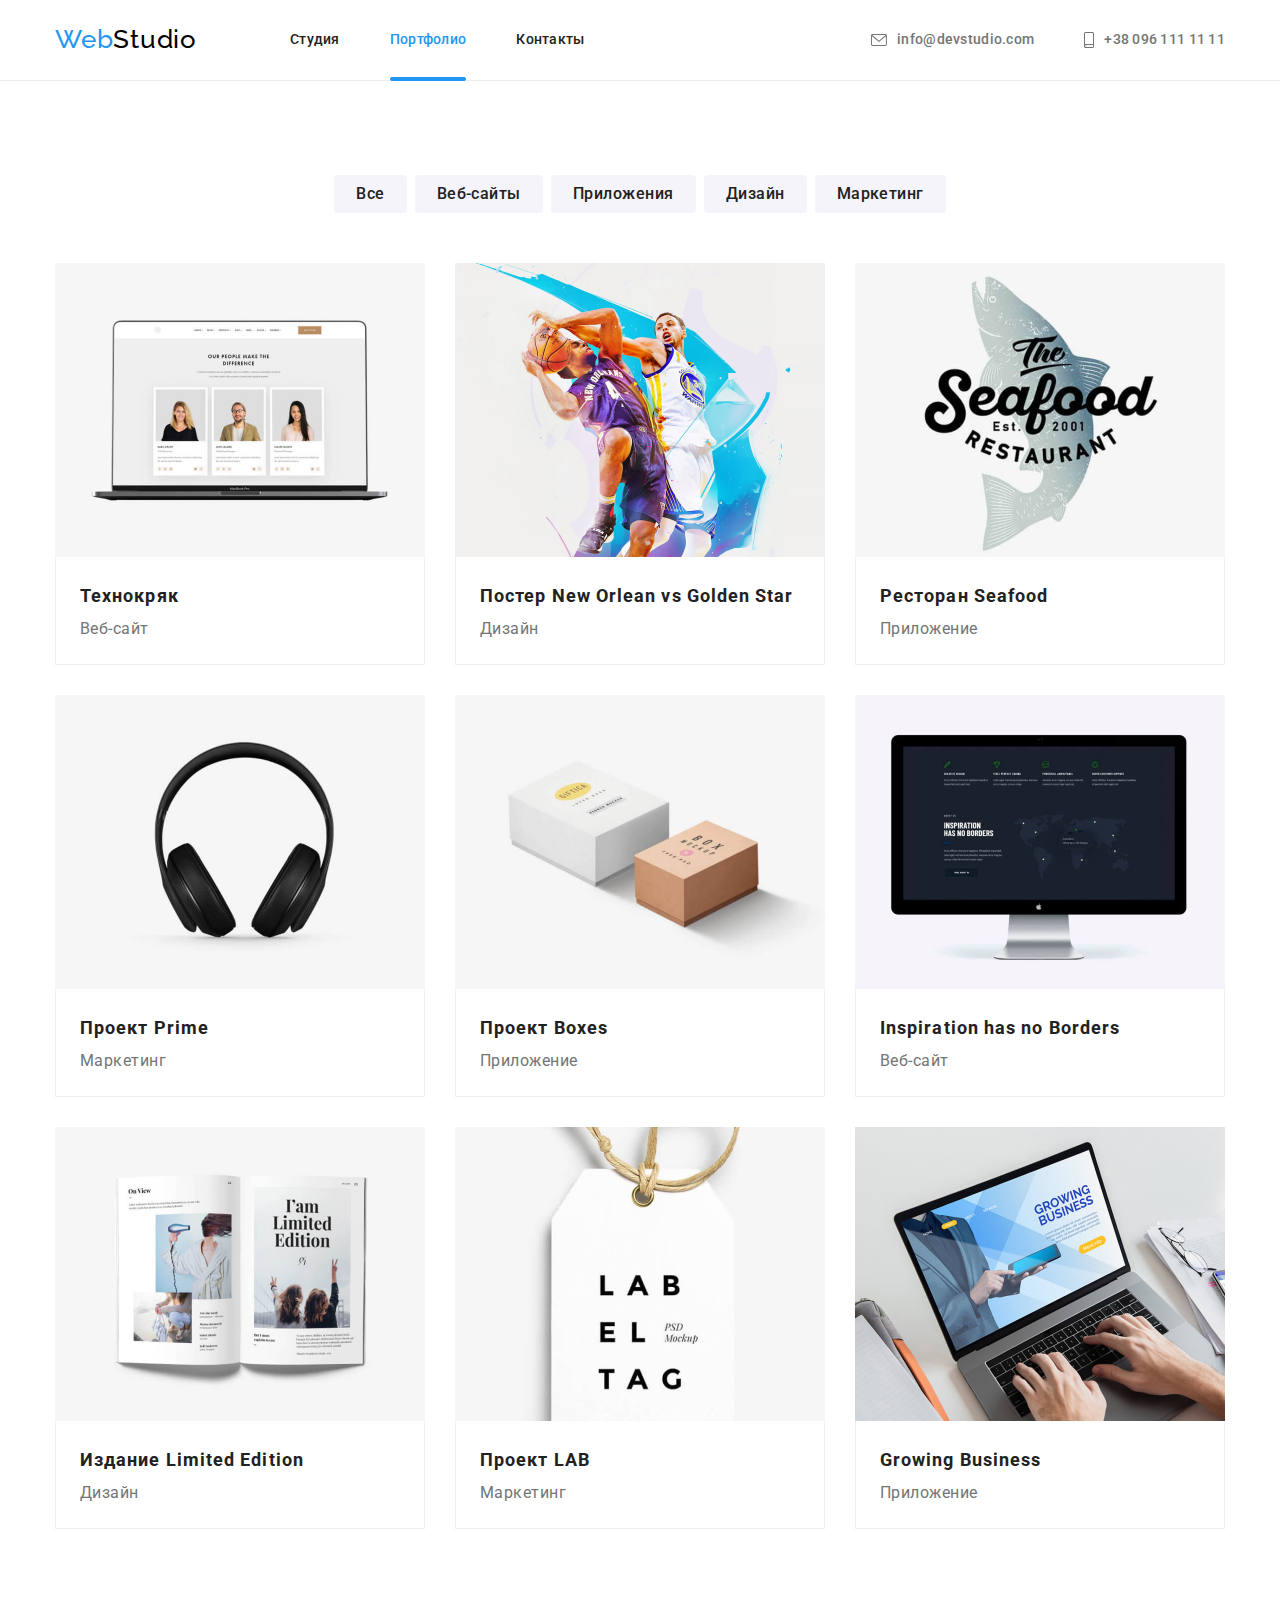
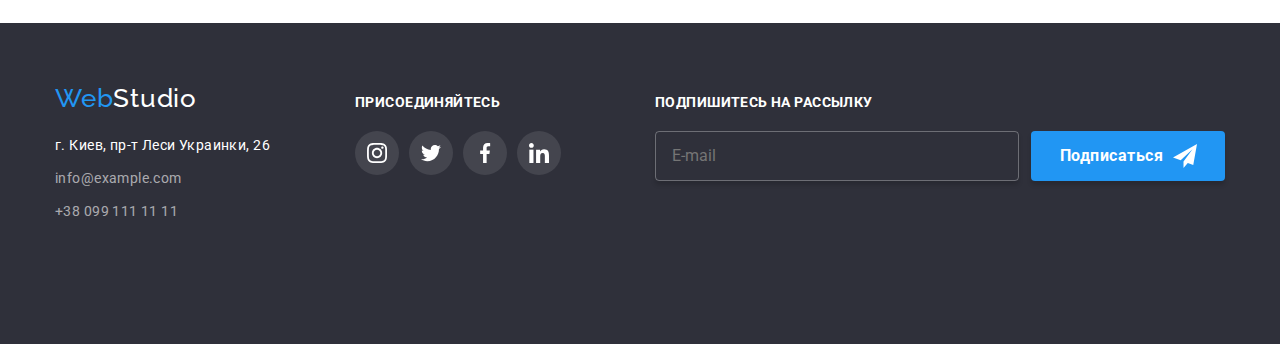
==== commit 5db54a41: "Портфолио" ====
--- a/portfolio.html
+++ b/portfolio.html
@@ -51,7 +51,15 @@
             <ul class="work-list list">
                 <li class="item"><a href="" class="work-link link"><div class="thumb"><div class="works-overlay">
                     <p class="overlay-text">Технокряк это современная площадка распространения коронавируса. Компании используют эту платформу для цифрового шпионажа и атак на защищённые сервера конкурентов.</p></div>
-                    <img src="./images/desktop/portfolio-cards-desktop/technocrack.jpg" alt="Технокряк" width="370" height="294"/>
+                    <picture>
+                        <source srcset="./images/desktop/portfolio-cards-desktop/technocrack.jpg 1px, ./images/desktop/portfolio-cards-desktop/technocrack@2x.jpg 2x"
+                            media="(min-width: 1200px)" />
+                        <source srcset="./images/tablet/portfolio-cards-tablet/technocrack.jpg 1px, ./images/tablet/portfolio-cards-tablet/technocrack@2x.jpg 2x"
+                            media="(min-width: 768px)" />
+                        <source srcset="./images/phone/portfolio-cards-phone/technocrack.jpg 1px, ./images/phone/portfolio-cards-phone/technocrack@2x.jpg 2x"
+                            media="(max-width: 767px)" />
+                    <img src="./images/phone/portfolio-cards-phone/technocrack.jpg" alt="Технокряк"/>
+                    </picture>
                     </div>
                     <div class="work-info">
                     <h2 class="title">Технокряк</h2>
@@ -60,7 +68,18 @@
                 </a></li>
                 <li class="item"><a href="" class="work-link link"><div class="works thumb"><div class="works-overlay">
                     <p class="overlay-text">Технокряк это современная площадка распространения коронавируса. Компании используют эту платформу для цифрового шпионажа и атак на защищённые сервера конкурентов.</p></div>
-                    <img src="./images/desktop/portfolio-cards-desktop/basketball.jpg" alt="Постер баскетбола" width="370" height="294"/>
+                    <picture>
+                        <source
+                            srcset="./images/desktop/portfolio-cards-desktop/basketball.jpg 1px, ./images/desktop/portfolio-cards-desktop/basketball@2x.jpg 2x"
+                            media="(min-width: 1200px)" />
+                        <source
+                            srcset="./images/tablet/portfolio-cards-tablet/basketball.jpg 1px, ./images/tablet/portfolio-cards-tablet/basketball@2x.jpg 2x"
+                            media="(min-width: 768px)" />
+                        <source
+                            srcset="./images/phone/portfolio-cards-phone/basketball.jpg 1px, ./images/phone/portfolio-cards-phone/basketball@2x.jpg 2x"
+                            media="(max-width: 767px)" />
+                    <img src="./images/desktop/portfolio-cards-desktop/basketball.jpg" alt="Постер баскетбола"/>
+                    </picture>
                     </div>
                     <div class="work-info">
                     <h2 class="title">Постер New Orlean vs Golden Star</h2>
@@ -69,7 +88,18 @@
                 </a></li>
                 <li class="item"><a href="" class="work-link link"><div class="works thumb"><div class="works-overlay">
                     <p class="overlay-text">Технокряк это современная площадка распространения коронавируса. Компании используют эту платформу для цифрового шпионажа и атак на защищённые сервера конкурентов.</p></div>
-                    <img src="./images/desktop/portfolio-cards-desktop/restaurant.jpg" alt="Логотип ресторана" width="370" height="294"/>
+                    <picture>
+                        <source
+                            srcset="./images/desktop/portfolio-cards-desktop/restaurant.jpg 1px, ./images/desktop/portfolio-cards-desktop/restaurant@2x.jpg 2x"
+                            media="(min-width: 1200px)" />
+                        <source
+                            srcset="./images/tablet/portfolio-cards-tablet/restaurant.jpg 1px, ./images/tablet/portfolio-cards-tablet/restaurant@2x.jpg 2x"
+                            media="(min-width: 768px)" />
+                        <source
+                            srcset="./images/phone/portfolio-cards-phone/restaurant.jpg 1px, ./images/phone/portfolio-cards-phone/restaurant@2x.jpg 2x"
+                            media="(max-width: 767px)" />
+                    <img src="./images/phone/portfolio-cards-phone/restaurant.jpg" alt="Логотип ресторана"/>
+                    </picture>
                     </div>
                     <div class="work-info">
                     <h2 class="title">Ресторан Seafood</h2>
@@ -78,7 +108,18 @@
                 </a></li>
                 <li class="item"><a href="" class="work-link link"><div class="works thumb"><div class="works-overlay">
                     <p class="overlay-text">Технокряк это современная площадка распространения коронавируса. Компании используют эту платформу для цифрового шпионажа и атак на защищённые сервера конкурентов.</p></div>
-                    <img src="./images/desktop/portfolio-cards-desktop/prime.jpg" alt="Наушники" width="370" height="294"/>
+                    <picture>
+                        <source
+                            srcset="./images/desktop/portfolio-cards-desktop/prime.jpg 1px, ./images/desktop/portfolio-cards-desktop/prime@2x.jpg 2x"
+                            media="(min-width: 1200px)" />
+                        <source
+                            srcset="./images/tablet/portfolio-cards-tablet/prime.jpg 1px, ./images/tablet/portfolio-cards-tablet/prime@2x.jpg 2x"
+                            media="(min-width: 768px)" />
+                        <source
+                            srcset="./images/phone/portfolio-cards-phone/prime.jpg 1px, ./images/phone/portfolio-cards-phone/prime@2x.jpg 2x"
+                            media="(max-width: 767px)" />
+                    <img src="./images/phone/portfolio-cards-phone/prime.jpg" alt="Наушники"/>
+                    </picture>
                     </div>
                     <div class="work-info">
                     <h2 class="title">Проект Prime</h2>
@@ -87,7 +128,18 @@
                 </a></li>
                 <li class="item"><a href="" class="work-link link"><div class="works thumb"><div class="works-overlay">
                     <p class="overlay-text">Технокряк это современная площадка распространения коронавируса. Компании используют эту платформу для цифрового шпионажа и атак на защищённые сервера конкурентов.</p></div>
-                    <img src="./images/desktop/portfolio-cards-desktop/boxes.jpg" alt="Коробки" width="370" height="294"/>
+                    <picture>
+                        <source
+                            srcset="./images/desktop/portfolio-cards-desktop/boxes.jpg 1px, ./images/desktop/portfolio-cards-desktop/boxes@2x.jpg 2x"
+                            media="(min-width: 1200px)" />
+                        <source
+                            srcset="./images/tablet/portfolio-cards-tablet/boxes.jpg 1px, ./images/tablet/portfolio-cards-tablet/boxes@2x.jpg 2x"
+                            media="(min-width: 768px)" />
+                        <source
+                            srcset="./images/phone/portfolio-cards-phone/boxes.jpg 1px, ./images/phone/portfolio-cards-phone/boxes@2x.jpg 2x"
+                            media="(max-width: 767px)" />
+                    <img src="./images/phone/portfolio-cards-phone/boxes.jpg" alt="Коробки"/>
+                    </picture>
                     </div>
                     <div class="work-info">
                     <h2 class="title">Проект Boxes</h2>
@@ -96,7 +148,18 @@
                 </a></li>
                 <li class="item"><a href="" class="work-link link"><div class="works thumb"><div class="works-overlay">
                     <p class="overlay-text">Технокряк это современная площадка распространения коронавируса. Компании используют эту платформу для цифрового шпионажа и атак на защищённые сервера конкурентов.</p></div>
-                    <img src="./images/desktop/portfolio-cards-desktop/computer.jpg" alt="Веб-сайт Inspiration has no Borders" width="370" height="294"/>
+                    <picture>
+                        <source
+                            srcset="./images/desktop/portfolio-cards-desktop/computer.jpg 1px, ./images/desktop/portfolio-cards-desktop/computer@2x.jpg 2x"
+                            media="(min-width: 1200px)" />
+                        <source
+                            srcset="./images/tablet/portfolio-cards-tablet/computer.jpg 1px, ./images/tablet/portfolio-cards-tablet/computer@2x.jpg 2x"
+                            media="(min-width: 768px)" />
+                        <source
+                            srcset="./images/phone/portfolio-cards-phone/computer.jpg 1px, ./images/phone/portfolio-cards-phone/computer@2x.jpg 2x"
+                            media="(max-width: 767px)" />
+                    <img src="./images/phone/portfolio-cards-phone/computer.jpg" alt="Веб-сайт Inspiration has no Borders"/>
+                    </picture>
                     </div>
                     <div class="work-info">
                     <h2 class="title">Inspiration has no Borders</h2>
@@ -105,7 +168,18 @@
                 </a></li>
                 <li class="item"><a href="" class="work-link link"><div class="works thumb"><div class="works-overlay">
                     <p class="overlay-text">Технокряк это современная площадка распространения коронавируса. Компании используют эту платформу для цифрового шпионажа и атак на защищённые сервера конкурентов.</p></div>
-                    <img src="./images/desktop/portfolio-cards-desktop/book.jpg" alt="Книга" width="370" height="294"/>
+                    <picture>
+                        <source
+                            srcset="./images/desktop/portfolio-cards-desktop/book.jpg 1px, ./images/desktop/portfolio-cards-desktop/book@2x.jpg 2x"
+                            media="(min-width: 1200px)" />
+                        <source
+                            srcset="./images/tablet/portfolio-cards-tablet/book.jpg 1px, ./images/tablet/portfolio-cards-tablet/book@2x.jpg 2x"
+                            media="(min-width: 768px)" />
+                        <source
+                            srcset="./images/phone/portfolio-cards-phone/book.jpg 1px, ./images/phone/portfolio-cards-phone/book@2x.jpg 2x"
+                            media="(max-width: 767px)" />
+                    <img src="./images/phone/portfolio-cards-phone/book.jpg" alt="Книга"/>
+                    </picture>
                     </div>
                     <div class="work-info">
                     <h2 class="title">Издание Limited Edition</h2>
@@ -114,7 +188,18 @@
                 </a></li>
                 <li class="item"><a href="" class="work-link link"><div class="works thumb"><div class="works-overlay">
                     <p class="overlay-text">Технокряк это современная площадка распространения коронавируса. Компании используют эту платформу для цифрового шпионажа и атак на защищённые сервера конкурентов.</p></div>
-                    <img src="./images/desktop/portfolio-cards-desktop/lab.jpg" alt="Логотип проекта LAB" width="370" height="294"/>
+                    <picture>
+                        <source
+                            srcset="./images/desktop/portfolio-cards-desktop/lab.jpg 1px, ./images/desktop/portfolio-cards-desktop/lab@2x.jpg 2x"
+                            media="(min-width: 1200px)" />
+                        <source
+                            srcset="./images/tablet/portfolio-cards-tablet/lab.jpg 1px, ./images/tablet/portfolio-cards-tablet/lab@2x.jpg 2x"
+                            media="(min-width: 768px)" />
+                        <source
+                            srcset="./images/phone/portfolio-cards-phone/lab.jpg 1px, ./images/phone/portfolio-cards-phone/lab@2x.jpg 2x"
+                            media="(max-width: 767px)" />
+                    <img src="./images/phone/portfolio-cards-phone/lab.jpg" alt="Логотип проекта LAB"/>
+                    </picture>
                     </div>
                     <div class="work-info">
                     <h2 class="title">Проект LAB</h2>
@@ -123,7 +208,18 @@
                 </a></li>
                 <li class="item"><a href="" class="work-link link"><div class="works thumb"><div class="works-overlay">
                     <p class="overlay-text">Технокряк это современная площадка распространения коронавируса. Компании используют эту платформу для цифрового шпионажа и атак на защищённые сервера конкурентов.</p></div>
-                    <img src="./images/desktop/portfolio-cards-desktop/business.jpg" alt="Веб-сайт Growing Business" width="370" height="294"/>
+                    <picture>
+                        <source
+                            srcset="./images/desktop/portfolio-cards-desktop/business.jpg 1px, ./images/desktop/portfolio-cards-desktop/business@2x.jpg 2x"
+                            media="(min-width: 1200px)" />
+                        <source
+                            srcset="./images/tablet/portfolio-cards-tablet/business.jpg 1px, ./images/tablet/portfolio-cards-tablet/business@2x.jpg 2x"
+                            media="(min-width: 768px)" />
+                        <source
+                            srcset="./images/phone/portfolio-cards-phone/business.jpg 1px, ./images/phone/portfolio-cards-phone/business@2x.jpg 2x"
+                            media="(max-width: 767px)" />
+                    <img src="./images/phone/portfolio-cards-phone/business.jpg" alt="Веб-сайт Growing Business"/>
+                    </picture>
                     </div>
                     <div class="work-info">
                     <h2 class="title">Growing Business</h2>
--- a/css/main.min.css
+++ b/css/main.min.css
@@ -1,2 +1,2 @@
-:root{--header-bgc: #ffffff;--footer-bgc: #2f303a;--primary-bgc: #e5e5e5;--secondary-bgc: #f5f4fa;--primary-text-color: #212121;--secondary-text-color: #757575;--accent-colour: #2196f3;--secondary-white-color: rgba(255, 255, 255, 0.6);--primary-white-color: #ffffff;--primary-black-color: #000000;--adress-color: rgba(255, 255, 255, 0.6);--accent-secondary-color: #188ce8;--work-list-set-gap: 30px;--header-border-color: #ececec;--social-link-team-color: #afb1b8;--label-bg-color: rgba(47, 48, 58, 0.8);--works-overlay-color: rgba(33, 150, 243, 0.9);--backdrop-bg-color: rgba(0, 0, 0, 0.2)}.visually-hidden{position:absolute !important;clip:rect(1px 1px 1px 1px);clip:rect(1px, 1px, 1px, 1px);padding:0 !important;border:0 !important;height:1px !important;width:1px !important;overflow:hidden}body{background-color:var(--primary-white-color);color:var(--primary-text-color);font-family:Roboto, sans-serif}img{display:block}p:last-child{margin-bottom:0}.list{list-style-type:none;padding-left:0;margin-top:0;margin-bottom:0}.title{margin-top:0}.link{color:var(--primary-text-color);text-decoration:none}.link-anim:hover,.link-anim:focus{color:var(--accent-colour)}.link-anim{transition-property:color;transition-duration:250ms;transition-timing-function:cubic-bezier(0.4, 0, 0.2, 1)}@media screen and (max-width: 1199px){.section{padding-top:60px;padding-bottom:60px}}@media screen and (min-width: 1200px){.section{padding-top:94px;padding-bottom:94px}}.container{padding-left:15px;padding-right:15px;margin-left:auto;margin-right:auto}@media screen and (min-width: 480px){.container{width:450px}}@media screen and (min-width: 768px){.container{width:738px}}@media screen and (min-width: 1200px){.container{width:1200px}}.hero .button{background-color:var(--accent-colour);color:var(--primary-white-color);border:0px;border-radius:4px;padding:10px 32px;cursor:pointer;font-family:inherit;font-size:16px;line-height:1.88;font-weight:700;letter-spacing:0.06em;transition:background-color 250ms cubic-bezier(0.4, 0, 0.2, 1)}.hero .button:hover,.hero .button:focus{background-color:var(--accent-secondary-color)}.close-button{background-color:transparent;padding:0;position:absolute;top:8px;right:8px;width:30px;height:30px;border:1px solid rgba(0,0,0,0.1);border-radius:50%;cursor:pointer}.close-button-icon{fill:var(--primary-black-color);width:18px;height:18px;margin-top:6px}.close-button:hover .close-button-icon,.close-button:focus .close-button-icon{fill:var(--accent-colour)}.modal-form-submit{color:var(--primary-white-color);background-color:var(--accent-colour);font-weight:700;font-size:16px;line-height:1.87;border:none;box-shadow:0px 4px 4px rgba(0,0,0,0.15);border-radius:4px;display:flex;align-items:center;justify-content:center;letter-spacing:0.06em;padding-top:10px;padding-bottom:10px;padding-left:56px;padding-right:56px;margin-left:auto;margin-right:auto;margin-top:30px;transition:background-color 250ms cubic-bezier(0.4, 0, 0.2, 1)}.modal-form-submit:hover,.modal-form-submit:focus{background-color:var(--accent-secondary-color)}.send-icon{fill:var(--primary-white-color);width:24px;height:24px;margin-left:10px}.email-submit-button{display:inline-flex;align-items:center;color:var(--primary-white-color);background-color:var(--accent-colour);border:0px;box-shadow:0px 4px 4px rgba(0,0,0,0.15);border-radius:4px;cursor:pointer;margin-left:12px;padding-left:29px;padding-right:28px;font-style:normal;font-weight:700;font-size:16px;line-height:1.88;letter-spacing:0.03em;transition-property:background-color;transition-duration:250ms;transition-timing-function:cubic-bezier(0.4, 0, 0.2, 1)}.email-submit-button:hover,.email-submit-button:focus{color:var(--primary-white-color);background-color:var(--accent-secondary-color)}@media screen and (max-width: 1199px){.email-submit-button{max-width:200px;height:50px;margin-left:auto;margin-right:auto;margin-top:20px}}.button-list{display:flex;justify-content:center;margin-bottom:50px}.filt-button{color:var(--primary-text-color);background-color:var(--secondary-bgc);border-radius:4px;padding:6px 22px;border:0px;cursor:pointer;font-family:Roboto;font-weight:500;font-size:16px;line-height:1.6;text-align:center;letter-spacing:0.03em;transition-property:color, background-color, box-shadow;transition-duration:250ms;transition-timing-function:cubic-bezier(0.4, 0, 0.2, 1)}.filt-button-item:not(:first-child){margin-left:8px}.filt-button:hover,.filt-button:focus{box-shadow:0px 3px 1px rgba(0,0,0,0.1),0px 1px 2px rgba(0,0,0,0.08),0px 2px 2px rgba(0,0,0,0.12);background-color:var(--accent-colour);color:var(--primary-white-color)}.backdrop{background-color:var(--backdrop-bg-color);position:fixed;top:0;left:0;z-index:100;width:100%;height:100%;opacity:1;visibility:visible;pointer-events:auto;transition:opacity 500ms cubic-bezier(0.4, 0, 0.2, 1),visibility 500ms cubic-bezier(0.4, 0, 0.2, 1)}.backdrop.is-hidden{opacity:0;visibility:hidden;pointer-events:none}.modal-window{background-color:var(--primary-white-color);position:absolute;top:50%;left:50%;transform:translate(-50%, -50%);min-width:450px;min-height:609px}.modal-title{color:var(--primary-text-color);font-weight:700;font-size:20px;line-height:1.15;text-align:center;letter-spacing:0.03em;margin-top:0;margin-bottom:12px}@media screen and (min-width: 1200px){.modal-window{min-width:528px;min-height:580px}}.section-title{font-weight:700;font-size:28px;line-height:1.17;letter-spacing:0.03em;text-align:center;margin-top:0;margin-bottom:50px}@media screen and (min-width: 1200px){.section-title{font-size:36px}}.thumb{position:relative;overflow:hidden}.logo{color:var(--primary-black-color);text-decoration:none;font-family:Raleway;font-weight:500;font-size:26px;line-height:1.2;letter-spacing:0.03em;transition-property:color;transition-duration:250ms;transition-timing-function:cubic-bezier(0.4, 0, 0.2, 1)}.logo:hover,.logo:focus{color:var(--accent-colour)}.accent{color:var(--accent-colour)}.email-form-text{color:var(--primary-white-color);margin-top:0;margin-bottom:20px;font-weight:700;font-size:14px;line-height:1.14;letter-spacing:0.03em;text-transform:uppercase}.email-form{display:flex}.email-input{padding-left:16px;flex-grow:1;height:50px;color:var(--primary-white-color);background-color:transparent;border:1px solid rgba(255,255,255,0.3);box-shadow:0px 4px 4px rgba(0,0,0,0.15);border-radius:4px}@media screen and (max-width: 1199px){.email-form{flex-direction:column}}.modal-form{display:flex;flex-direction:column;padding:40px}.modal-form-icon{position:absolute;width:18px;height:18px;top:50%;left:12px;transform:translateY(-50%)}.modal-form-box{display:block;position:relative}.input-form{padding-left:42px;padding-top:12px;padding-bottom:12px;width:100%;border:1px solid rgba(33,33,33,0.2);border-radius:4px;margin-top:4px}.input-form:focus{border-color:var(--accent-colour)}.input-form:focus+.modal-form-icon{fill:var(--accent-colour)}.modal-form-label{color:var(--secondary-text-color);font-size:12px;line-height:1.16;letter-spacing:0.01em;margin-top:4px;margin-bottom:10px}.modal-textarea.input-form{resize:none;height:120px;margin-top:4px;padding-left:16px}.modal-textarea:focus{border-color:var(--accent-colour)}.checkbox-label{color:var(--secondary-text-color);display:flex;justify-content:center;align-items:center;font-size:12px;line-height:0.85;letter-spacing:0.03em;margin-top:20px}.checkbox-label::before{display:block;content:"";cursor:pointer;border:2px solid var(--primary-text-color);border-radius:4px;width:16px;height:15px;margin-right:8px;transition-property:border-color, background-color;transition-duration:250ms;transition-timing-function:cubic-bezier(0.4, 0, 0.2, 1)}.modal-check{bottom:120px;left:90px}.modal-check:checked+.checkbox-label::before{border-color:transparent;background-color:var(--accent-colour);background-image:url(../images/bg-images/check-icon.svg);background-repeat:no-repeat}.checkbox-icon{position:absolute;width:11px;height:8px;opacity:0;transform:translateX(-50%)}.modal-form-link{color:var(--accent-colour)}.team-social-link{width:44px;height:44px;padding:12px;border-radius:50%;transition-property:background-color;transition-duration:250ms;transition-timing-function:cubic-bezier(0.4, 0, 0.2, 1)}.social-links{display:flex;justify-content:center;align-items:center}.social-links-icons{fill:var(--social-link-team-color);width:20px;height:20px;transition-property:fill;transition-duration:250ms;transition-timing-function:cubic-bezier(0.4, 0, 0.2, 1)}.team-social-link:hover,.team-social-link:focus{background-color:var(--accent-colour)}.team-social-link:focus .social-links-icons,.team-social-link:hover .social-links-icons{fill:var(--primary-white-color)}.social-links-item{display:flex;justify-content:center;align-items:center}.social-links-item:not(:first-child){margin-left:10px}.social-links-title{color:var(--primary-white-color);font-size:14px;line-height:1.14;letter-spacing:0.03em;text-transform:uppercase;margin-top:0px;margin-bottom:20px}.social-links-icons.footer-icons{fill:var(--primary-white-color)}.footer-social-link{background-color:rgba(255,255,255,0.1);width:44px;height:44px;border-radius:50%;display:flex;justify-content:center;align-items:center;transition-property:background-color;transition-duration:250ms;transition-timing-function:cubic-bezier(0.4, 0, 0.2, 1)}.footer-social-link:hover,.footer-social-link:focus{background-color:var(--accent-colour)}.contacts{display:flex;margin-left:auto}.contacts-item .link{display:flex}.contact-icon{fill:var(--secondary-text-color);margin-right:10px}.contacts-item .link:hover .contact-icon,.contacts-item .link:focus .contact-icon{fill:var(--accent-colour)}.mail-icon{margin:auto;margin-right:10px;width:16px;height:12px;transition-property:fill;transition-duration:250ms;transition-timing-function:cubic-bezier(0.4, 0, 0.2, 1)}.tel-icon{width:10px;height:16px;transition-property:fill;transition-duration:250ms;transition-timing-function:cubic-bezier(0.4, 0, 0.2, 1)}.contacts-item:not(:first-child){margin-left:50px}.contacts .link{color:var(--secondary-text-color)}.contacts .link:hover,.contacts .link:focus{color:var(--accent-colour)}.header{background-color:var(--primary-white-color);border-bottom:1px solid var(--header-border-color);font-weight:500;font-size:14px;line-height:1.14;letter-spacing:0.02em;padding-top:24px;padding-bottom:25px}@media screen and (min-width: 768px){.container.header-container{display:flex;align-items:center}.nav{display:flex;align-items:center}.site-nav{display:flex;margin-left:93px}.nav-item:not(:first-child){margin-left:50px}.site-nav .link.current{color:var(--accent-colour)}.nav-item.current{position:relative}.site-nav .link.current::after{display:block;position:absolute;bottom:-33px;content:'';background-color:var(--accent-colour);width:100%;height:4px;border-radius:2px;border:1px solid var(--accent-colour)}}.footer{background-color:var(--footer-bgc);padding-top:60px;padding-bottom:60px}@media screen and (max-width: 1199px){.footer{text-align:center}}.footer .logo{color:var(--primary-white-color);text-decoration:none;font-family:Raleway;font-weight:500;font-size:24px;line-height:1.17;letter-spacing:0.03em}.footer .logo:hover,.footer .logo:focus{color:var(--accent-colour)}.adress{margin-top:20px}.adress .text{color:var(--primary-white-color);margin-top:0;margin-bottom:8px;font-style:normal;font-weight:400;font-size:14px;line-height:1.7;letter-spacing:0.03em}.adress-link{color:var(--adress-color);font-style:normal;font-weight:400;font-size:14px;line-height:1.7;letter-spacing:0.03em}.adress-item:first-child{margin-bottom:8px}.adress-list .link:hover,.adress-list .link:focus{color:var(--accent-colour)}.footer-links-list{display:flex}.footer-links-item:not(:first-child){margin-left:10px}@media screen and (max-width: 767px){.footer-links-list{justify-content:center}.footer-links{margin-bottom:60px}}@media screen and (min-width: 768px){.container.footer-box{align-items:baseline;justify-content:space-between}.footer-left-side{display:flex;flex-wrap:wrap;align-items:baseline;justify-content:space-between;margin-bottom:60px}}@media screen and (min-width: 1200px){.container.footer-box{display:flex}.footer .logo{font-size:26px;line-height:1.2}.adress .text{margin-bottom:9px}.adress-item:first-child{margin-bottom:9px}.footer-left-side{display:flex;width:calc((100% - 30px) / 2)}.footer-form{width:calc((100% - 30px) / 2)}.footer-links{display:inline-block;width:calc((100% - 30px) / 2)}.footer-left-side{display:flex;align-items:baseline}}.container.hero-container{margin-left:auto;margin-right:auto;padding-left:15px;padding-right:15px}@media screen and (max-width: 767px){.container.hero-container{max-width:400px}}@media screen and (min-width: 768px){.container.hero-container{max-width:400px}}@media screen and (min-width: 1200px){.container.hero-container{max-width:696px}}.hero .title{color:var(--primary-white-color);font-weight:900;text-align:center;letter-spacing:0.06em;text-transform:uppercase;margin-top:0;margin-bottom:30px;font-size:26px;line-height:1.6;margin-left:auto;margin-right:auto}.hero{background-color:#2f303a;background-image:linear-gradient(rgba(47,48,58,0.4), rgba(47,48,58,0.4)),url(../images/phone/bg-phone/hero-bg.jpg);background-repeat:no-repeat;background-size:cover;max-width:480px;padding-top:118px;padding-bottom:118px;text-align:center;margin-left:auto;margin-right:auto}@media screen and (min-device-pixel-ratio: 2) and (max-width: 767px), screen and (min-resolution: 192dpi) and (max-width: 767px), screen and (min-resolution: 2dppx) and (max-width: 767px){.hero{background-color:#2f303a;background-image:linear-gradient(rgba(47,48,58,0.4), rgba(47,48,58,0.4)),url(../images/phone/bg-phone/hero-bg@2x.jpg)}}@media screen and (min-width: 768px){.hero{background-color:#2f303a;background-image:linear-gradient(rgba(47,48,58,0.4), rgba(47,48,58,0.4)),url(../images/tablet/bg-tablet/bg-hero.jpg);max-width:768px}}@media screen and (min-device-pixel-ratio: 2) and (min-width: 768px), screen and (min-resolution: 192dpi) and (min-width: 768px), screen and (min-resolution: 2dppx) and (min-width: 768px){.hero{background-color:#2f303a;background-image:linear-gradient(rgba(47,48,58,0.4), rgba(47,48,58,0.4)),url(../images/tablet/bg-tablet/bg-hero@2x.jpg);max-width:768px}}@media screen and (min-width: 1200px){.hero{background-color:#2f303a;background-image:linear-gradient(rgba(47,48,58,0.4), rgba(47,48,58,0.4)),url(../images/desktop/bg-desktop/hero-bg.jpg);max-width:1600px;padding-top:200px;padding-bottom:200px}.hero .title{font-size:44px;line-height:1.36}}@media screen and (min-device-pixel-ratio: 2) and (min-width: 1200px), screen and (min-resolution: 192dpi) and (min-width: 1200px), screen and (min-resolution: 2dppx) and (min-width: 1200px){.hero{background-color:#2f303a;background-image:linear-gradient(rgba(47,48,58,0.4), rgba(47,48,58,0.4)),url(../images/desktop/bg-desktop/hero-bg@2x.jpg);max-width:1600px;padding-top:200px;padding-bottom:200px}}.pros-list .title{margin-top:0;margin-bottom:10px;font-weight:700;font-size:14px;line-height:1.14;letter-spacing:0.03em;text-transform:uppercase}.pros-list .text{color:var(--secondary-text-color);font-size:14px;line-height:1.7;letter-spacing:0.03em;margin-top:0;margin-bottom:0}.pros-icons{width:100%;height:120px;background-color:var(--secondary-bgc);padding:25px 100px;margin-bottom:30px}@media screen and (max-width: 767px){.pros-list .title{text-align:center}.pros-list .text{margin-bottom:30px}}@media screen and (min-width: 768px){.pros-list{margin-top:calc(-1 * var(--work-list-set-gap));margin-left:calc(-1 * var(--work-list-set-gap));display:flex;flex-wrap:wrap}.pros-list-item{margin-left:var(--work-list-set-gap);margin-top:var(--work-list-set-gap);flex-basis:calc(100% / 2 - var(--work-list-set-gap))}}@media screen and (min-width: 1200px){.section.pros{padding-bottom:47px}.pros-list-item{margin-top:var(--work-list-set-gap);margin-left:var(--work-list-set-gap);flex-basis:calc(100% / 4 - var(--work-list-set-gap))}}.section.job{padding-top:47px}.job-list{margin-top:calc(-1 * var(--work-list-set-gap));margin-left:calc(-1 * var(--work-list-set-gap));display:flex;flex-wrap:wrap}.job-list .item-list{margin-top:var(--work-list-set-gap);margin-left:var(--work-list-set-gap);flex-basis:calc(100% / 3 - var(--work-list-set-gap))}.job-list-label{color:var(--primary-white-color);background-color:var(--label-bg-color);font-weight:700;font-size:14px;line-height:1.14;text-align:center;letter-spacing:0.03em;text-transform:uppercase;width:100%;height:70px;position:absolute;bottom:0;margin:0;padding-top:27px}@media screen and (max-width: 1199px){.section.job{display:none}}.section-team{background-color:var(--secondary-bgc)}.team-item{box-shadow:0px 1px 3px rgba(0,0,0,0.12),0px 1px 1px rgba(0,0,0,0.14),0px 2px 1px rgba(0,0,0,0.2);border-radius:0px 0px 4px 4px}.team-list .title{font-weight:500;font-size:16px;line-height:1.19;letter-spacing:0.03em;text-align:center;margin-bottom:10px}.team-list .text{color:var(--secondary-text-color);font-size:16px;line-height:1.19;letter-spacing:0.03em;text-align:center;margin-top:0}.team-info{border-radius:0px 0px 4px 4px;padding-top:var(--work-list-set-gap);padding-bottom:24px;background-color:var(--primary-white-color)}.section-team{padding-top:60px;padding-bottom:60px}@media screen and (max-width: 767px){.team-item{margin-bottom:var(--work-list-set-gap)}.team-photo{width:100%;height:auto}}@media screen and (min-width: 480px) and (max-width: 767px){.team-item{max-width:450px}}@media screen and (min-width: 768px){.team-item{margin-top:var(--work-list-set-gap);margin-left:var(--work-list-set-gap);flex-basis:calc(100% / 2 - var(--work-list-set-gap))}.team-list{margin:auto;margin-top:calc(-1 * var(--work-list-set-gap));margin-left:calc(-1 * var(--work-list-set-gap));display:flex;flex-wrap:wrap}}@media screen and (min-width: 1200px){.team-item{margin-top:var(--work-list-set-gap);margin-left:var(--work-list-set-gap);flex-basis:calc(100% / 4 - var(--work-list-set-gap))}.team-info{padding-bottom:var(--work-list-set-gap)}.section-team{padding-top:94px;padding-bottom:94px}}.work-list{margin:auto;margin-top:calc(-1 * var(--work-list-set-gap));margin-left:calc(-1 * var(--work-list-set-gap));display:flex;flex-wrap:wrap}.work-link{display:block;transition-property:box-shadow;transition-duration:250ms;transition-timing-function:cubic-bezier(0.4, 0, 0.2, 1)}.work-link:hover,.work-link:focus{box-shadow:0px 1px 1px rgba(0,0,0,0.12),0px 4px 4px rgba(0,0,0,0.06),1px 4px 6px rgba(0,0,0,0.16)}.work-list .item{margin-top:var(--work-list-set-gap);margin-left:var(--work-list-set-gap);flex-basis:calc(100% / 3 - var(--work-list-set-gap))}.work-list .title{color:var(--primary-text-color);font-weight:700;font-size:18px;line-height:2;letter-spacing:0.06em;margin:0}.work-list .text{color:var(--secondary-text-color);font-size:16px;line-height:1.88;letter-spacing:0.03em;margin:0}.work-info{border:1px solid #eeeeee;border-top:1px solid rgba(255,255,255,0);padding:20px 24px}.overlay-text{color:var(--primary-white-color);margin:0;font-size:18px;line-height:1.55;letter-spacing:0.03em}.works-overlay{width:100%;height:100%;padding:63px 24px;background-color:var(--works-overlay-color);position:absolute;bottom:0;transform:translateY(100%);transition-property:transform;transition-duration:250ms;transition-timing-function:cubic-bezier(0.4, 0, 0.2, 1)}.work-link:focus .works-overlay,.work-link:hover .works-overlay{transform:translateY(0)}.companies-icons{fill:var(--social-link-team-color);width:106px;height:60px;transition-property:fill;transition-duration:250ms;transition-timing-function:cubic-bezier(0.4, 0, 0.2, 1)}.companies-list-item{margin-top:var(--work-list-set-gap);margin-left:var(--work-list-set-gap)}.companies-link{border:1px solid var(--social-link-team-color);border-radius:4px;width:100%;height:92px;display:flex;justify-content:center;align-content:center;padding-top:16px;padding-bottom:16px;transition-property:border;transition-duration:250ms;transition-timing-function:cubic-bezier(0.4, 0, 0.2, 1)}.companies-link:hover,.companies-link:focus{border:1px solid var(--accent-colour);border-radius:4px}.companies-link:hover .companies-icons,.companies-link:focus .companies-icons{fill:var(--accent-colour)}.companies-list{display:flex;flex-wrap:wrap;margin-top:calc(-1 * var(--work-list-set-gap));margin-left:calc(-1 * var(--work-list-set-gap))}@media screen and (max-width: 767px){.companies-list-item{flex-basis:calc(100% / 2 - var(--work-list-set-gap))}}@media screen and (min-width: 768px){.companies-list-item{flex-basis:calc(100% / 3 - var(--work-list-set-gap))}}@media screen and (min-width: 1200px){.section.companies{padding-top:5px}.companies-list-item{flex-basis:calc(100% / 6 - var(--work-list-set-gap))}}
+:root{--header-bgc: #ffffff;--footer-bgc: #2f303a;--primary-bgc: #e5e5e5;--secondary-bgc: #f5f4fa;--primary-text-color: #212121;--secondary-text-color: #757575;--accent-colour: #2196f3;--secondary-white-color: rgba(255, 255, 255, 0.6);--primary-white-color: #ffffff;--primary-black-color: #000000;--adress-color: rgba(255, 255, 255, 0.6);--accent-secondary-color: #188ce8;--work-list-set-gap: 30px;--header-border-color: #ececec;--social-link-team-color: #afb1b8;--label-bg-color: rgba(47, 48, 58, 0.8);--works-overlay-color: rgba(33, 150, 243, 0.9);--backdrop-bg-color: rgba(0, 0, 0, 0.2)}.visually-hidden{position:absolute !important;clip:rect(1px 1px 1px 1px);clip:rect(1px, 1px, 1px, 1px);padding:0 !important;border:0 !important;height:1px !important;width:1px !important;overflow:hidden}body{background-color:var(--primary-white-color);color:var(--primary-text-color);font-family:Roboto, sans-serif}img{display:block}p:last-child{margin-bottom:0}.list{list-style-type:none;padding-left:0;margin-top:0;margin-bottom:0}.title{margin-top:0}.link{color:var(--primary-text-color);text-decoration:none}.link-anim:hover,.link-anim:focus{color:var(--accent-colour)}.link-anim{transition-property:color;transition-duration:250ms;transition-timing-function:cubic-bezier(0.4, 0, 0.2, 1)}@media screen and (max-width: 1199px){.section{padding-top:60px;padding-bottom:60px}}@media screen and (min-width: 1200px){.section{padding-top:94px;padding-bottom:94px}}.container{padding-left:15px;padding-right:15px;margin-left:auto;margin-right:auto}@media screen and (min-width: 480px){.container{width:450px}}@media screen and (min-width: 768px){.container{width:738px}}@media screen and (min-width: 1200px){.container{width:1200px}}.hero .button{background-color:var(--accent-colour);color:var(--primary-white-color);border:0px;border-radius:4px;padding:10px 32px;cursor:pointer;font-family:inherit;font-size:16px;line-height:1.88;font-weight:700;letter-spacing:0.06em;transition:background-color 250ms cubic-bezier(0.4, 0, 0.2, 1)}.hero .button:hover,.hero .button:focus{background-color:var(--accent-secondary-color)}.close-button{background-color:transparent;padding:0;position:absolute;top:8px;right:8px;width:30px;height:30px;border:1px solid rgba(0,0,0,0.1);border-radius:50%;cursor:pointer}.close-button-icon{fill:var(--primary-black-color);width:18px;height:18px;margin-top:6px}.close-button:hover .close-button-icon,.close-button:focus .close-button-icon{fill:var(--accent-colour)}.modal-form-submit{color:var(--primary-white-color);background-color:var(--accent-colour);font-weight:700;font-size:16px;line-height:1.87;border:none;box-shadow:0px 4px 4px rgba(0,0,0,0.15);border-radius:4px;display:flex;align-items:center;justify-content:center;letter-spacing:0.06em;padding-top:10px;padding-bottom:10px;padding-left:56px;padding-right:56px;margin-left:auto;margin-right:auto;margin-top:30px;transition:background-color 250ms cubic-bezier(0.4, 0, 0.2, 1)}.modal-form-submit:hover,.modal-form-submit:focus{background-color:var(--accent-secondary-color)}.send-icon{fill:var(--primary-white-color);width:24px;height:24px;margin-left:10px}.email-submit-button{display:inline-flex;align-items:center;color:var(--primary-white-color);background-color:var(--accent-colour);border:0px;box-shadow:0px 4px 4px rgba(0,0,0,0.15);border-radius:4px;cursor:pointer;margin-left:12px;padding-left:29px;padding-right:28px;font-style:normal;font-weight:700;font-size:16px;line-height:1.88;letter-spacing:0.03em;transition-property:background-color;transition-duration:250ms;transition-timing-function:cubic-bezier(0.4, 0, 0.2, 1)}.email-submit-button:hover,.email-submit-button:focus{color:var(--primary-white-color);background-color:var(--accent-secondary-color)}@media screen and (max-width: 1199px){.email-submit-button{max-width:200px;height:50px;margin-left:auto;margin-right:auto;margin-top:20px}}.button-list{display:flex;justify-content:center;margin-bottom:50px}.filt-button{color:var(--primary-text-color);background-color:var(--secondary-bgc);border-radius:4px;padding:6px 22px;border:0px;cursor:pointer;font-family:Roboto;font-weight:500;font-size:16px;line-height:1.6;text-align:center;letter-spacing:0.03em;transition-property:color, background-color, box-shadow;transition-duration:250ms;transition-timing-function:cubic-bezier(0.4, 0, 0.2, 1)}.filt-button-item:not(:first-child){margin-left:8px}.filt-button:hover,.filt-button:focus{box-shadow:0px 3px 1px rgba(0,0,0,0.1),0px 1px 2px rgba(0,0,0,0.08),0px 2px 2px rgba(0,0,0,0.12);background-color:var(--accent-colour);color:var(--primary-white-color)}@media screen and (max-width: 767px){.button-list{justify-content:flex-start;flex-wrap:wrap}.filt-button-item:nth-child(n+4){margin-top:10px}.filt-button-item:nth-child(3n+1){margin-left:0px}}.backdrop{background-color:var(--backdrop-bg-color);position:fixed;top:0;left:0;z-index:100;width:100%;height:100%;opacity:1;visibility:visible;pointer-events:auto;transition:opacity 500ms cubic-bezier(0.4, 0, 0.2, 1),visibility 500ms cubic-bezier(0.4, 0, 0.2, 1)}.backdrop.is-hidden{opacity:0;visibility:hidden;pointer-events:none}.modal-window{background-color:var(--primary-white-color);position:absolute;top:50%;left:50%;transform:translate(-50%, -50%);min-width:450px;min-height:609px}.modal-title{color:var(--primary-text-color);font-weight:700;font-size:20px;line-height:1.15;text-align:center;letter-spacing:0.03em;margin-top:0;margin-bottom:12px}@media screen and (min-width: 1200px){.modal-window{min-width:528px;min-height:580px}}.section-title{font-weight:700;font-size:28px;line-height:1.17;letter-spacing:0.03em;text-align:center;margin-top:0;margin-bottom:50px}@media screen and (min-width: 1200px){.section-title{font-size:36px}}.thumb{position:relative;overflow:hidden}.logo{color:var(--primary-black-color);text-decoration:none;font-family:Raleway;font-weight:500;font-size:26px;line-height:1.2;letter-spacing:0.03em;transition-property:color;transition-duration:250ms;transition-timing-function:cubic-bezier(0.4, 0, 0.2, 1)}.logo:hover,.logo:focus{color:var(--accent-colour)}.accent{color:var(--accent-colour)}.email-form-text{color:var(--primary-white-color);margin-top:0;margin-bottom:20px;font-weight:700;font-size:14px;line-height:1.14;letter-spacing:0.03em;text-transform:uppercase}.email-form{display:flex}.email-input{padding-left:16px;flex-grow:1;height:50px;color:var(--primary-white-color);background-color:transparent;border:1px solid rgba(255,255,255,0.3);box-shadow:0px 4px 4px rgba(0,0,0,0.15);border-radius:4px}@media screen and (max-width: 1199px){.email-form{flex-direction:column}}.modal-form{display:flex;flex-direction:column;padding:40px}.modal-form-icon{position:absolute;width:18px;height:18px;top:50%;left:12px;transform:translateY(-50%)}.modal-form-box{display:block;position:relative}.input-form{padding-left:42px;padding-top:12px;padding-bottom:12px;width:100%;border:1px solid rgba(33,33,33,0.2);border-radius:4px;margin-top:4px}.input-form:focus{border-color:var(--accent-colour)}.input-form:focus+.modal-form-icon{fill:var(--accent-colour)}.modal-form-label{color:var(--secondary-text-color);font-size:12px;line-height:1.16;letter-spacing:0.01em;margin-top:4px;margin-bottom:10px}.modal-textarea.input-form{resize:none;height:120px;margin-top:4px;padding-left:16px}.modal-textarea:focus{border-color:var(--accent-colour)}.checkbox-label{color:var(--secondary-text-color);display:flex;justify-content:center;align-items:center;font-size:12px;line-height:0.85;letter-spacing:0.03em;margin-top:20px}.checkbox-label::before{display:block;content:"";cursor:pointer;border:2px solid var(--primary-text-color);border-radius:4px;width:16px;height:15px;margin-right:8px;transition-property:border-color, background-color;transition-duration:250ms;transition-timing-function:cubic-bezier(0.4, 0, 0.2, 1)}.modal-check{bottom:120px;left:90px}.modal-check:checked+.checkbox-label::before{border-color:transparent;background-color:var(--accent-colour);background-image:url(../images/bg-images/check-icon.svg);background-repeat:no-repeat}.checkbox-icon{position:absolute;width:11px;height:8px;opacity:0;transform:translateX(-50%)}.modal-form-link{color:var(--accent-colour)}.team-social-link{width:44px;height:44px;padding:12px;border-radius:50%;transition-property:background-color;transition-duration:250ms;transition-timing-function:cubic-bezier(0.4, 0, 0.2, 1)}.social-links{display:flex;justify-content:center;align-items:center}.social-links-icons{fill:var(--social-link-team-color);width:20px;height:20px;transition-property:fill;transition-duration:250ms;transition-timing-function:cubic-bezier(0.4, 0, 0.2, 1)}.team-social-link:hover,.team-social-link:focus{background-color:var(--accent-colour)}.team-social-link:focus .social-links-icons,.team-social-link:hover .social-links-icons{fill:var(--primary-white-color)}.social-links-item{display:flex;justify-content:center;align-items:center}.social-links-item:not(:first-child){margin-left:10px}.social-links-title{color:var(--primary-white-color);font-size:14px;line-height:1.14;letter-spacing:0.03em;text-transform:uppercase;margin-top:0px;margin-bottom:20px}.social-links-icons.footer-icons{fill:var(--primary-white-color)}.footer-social-link{background-color:rgba(255,255,255,0.1);width:44px;height:44px;border-radius:50%;display:flex;justify-content:center;align-items:center;transition-property:background-color;transition-duration:250ms;transition-timing-function:cubic-bezier(0.4, 0, 0.2, 1)}.footer-social-link:hover,.footer-social-link:focus{background-color:var(--accent-colour)}.contacts{display:flex;margin-left:auto}.contacts-item .link{display:flex}.contact-icon{fill:var(--secondary-text-color);margin-right:10px}.contacts-item .link:hover .contact-icon,.contacts-item .link:focus .contact-icon{fill:var(--accent-colour)}.mail-icon{margin:auto;margin-right:10px;width:16px;height:12px;transition-property:fill;transition-duration:250ms;transition-timing-function:cubic-bezier(0.4, 0, 0.2, 1)}.tel-icon{width:10px;height:16px;transition-property:fill;transition-duration:250ms;transition-timing-function:cubic-bezier(0.4, 0, 0.2, 1)}.contacts-item:not(:first-child){margin-left:50px}.contacts .link{color:var(--secondary-text-color)}.contacts .link:hover,.contacts .link:focus{color:var(--accent-colour)}@media screen and (max-width: 767px){.contacts{display:none}}.header{background-color:var(--primary-white-color);border-bottom:1px solid var(--header-border-color);font-weight:500;font-size:14px;line-height:1.14;letter-spacing:0.02em;padding-top:24px;padding-bottom:25px}.container.header-container{display:flex;align-items:center}.menu-icon{width:40px;height:40px}.menu-icon:hover,.menu-icon:focus{fill:var(--accent-colour)}.nav{display:flex;align-items:center}.site-nav{display:flex;margin-left:93px}.nav-item:not(:first-child){margin-left:50px}.site-nav .link.current{color:var(--accent-colour)}.nav-item.current{position:relative}.site-nav .link.current::after{display:block;position:absolute;bottom:-33px;content:'';background-color:var(--accent-colour);width:100%;height:4px;border-radius:2px;border:1px solid var(--accent-colour)}@media screen and (max-width: 767px){.nav-item{display:none}.container.header-container{position:relative}.menu-open-button{background-color:transparent;border-color:transparent;position:absolute;right:10px;top:50%;transform:translateY(-50%)}}@media screen and (min-width: 768px){.menu-open-button{display:none}}.footer{background-color:var(--footer-bgc);padding-top:60px;padding-bottom:60px}@media screen and (max-width: 1199px){.footer{text-align:center}}.footer .logo{color:var(--primary-white-color);text-decoration:none;font-family:Raleway;font-weight:500;font-size:24px;line-height:1.17;letter-spacing:0.03em}.footer .logo:hover,.footer .logo:focus{color:var(--accent-colour)}.adress{margin-top:20px}.adress .text{color:var(--primary-white-color);margin-top:0;margin-bottom:8px;font-style:normal;font-weight:400;font-size:14px;line-height:1.7;letter-spacing:0.03em}.adress-link{color:var(--adress-color);font-style:normal;font-weight:400;font-size:14px;line-height:1.7;letter-spacing:0.03em}.adress-item:first-child{margin-bottom:8px}.adress-list .link:hover,.adress-list .link:focus{color:var(--accent-colour)}.footer-links-list{display:flex}.footer-links-item:not(:first-child){margin-left:10px}@media screen and (max-width: 767px){.footer-links-list{justify-content:center}.footer-links{margin-bottom:60px}}@media screen and (min-width: 768px){.container.footer-box{align-items:baseline;justify-content:space-between}.footer-left-side{display:flex;flex-wrap:wrap;align-items:baseline;justify-content:space-between;margin-bottom:60px}}@media screen and (min-width: 1200px){.container.footer-box{display:flex}.footer .logo{font-size:26px;line-height:1.2}.adress .text{margin-bottom:9px}.adress-item:first-child{margin-bottom:9px}.footer-left-side{display:flex;width:calc((100% - 30px) / 2)}.footer-form{width:calc((100% - 30px) / 2)}.footer-links{display:inline-block;width:calc((100% - 30px) / 2)}.footer-left-side{display:flex;align-items:baseline}}.container.hero-container{margin-left:auto;margin-right:auto;padding-left:15px;padding-right:15px}@media screen and (max-width: 767px){.container.hero-container{max-width:400px}}@media screen and (min-width: 768px){.container.hero-container{max-width:400px}}@media screen and (min-width: 1200px){.container.hero-container{max-width:696px}}.hero .title{color:var(--primary-white-color);font-weight:900;text-align:center;letter-spacing:0.06em;text-transform:uppercase;margin-top:0;margin-bottom:30px;font-size:26px;line-height:1.6;margin-left:auto;margin-right:auto}.hero{background-color:#2f303a;background-image:linear-gradient(rgba(47,48,58,0.4), rgba(47,48,58,0.4)),url(../images/phone/bg-phone/hero-bg.jpg);background-repeat:no-repeat;background-size:cover;max-width:480px;padding-top:118px;padding-bottom:118px;text-align:center;margin-left:auto;margin-right:auto}@media screen and (min-device-pixel-ratio: 2) and (max-width: 767px), screen and (min-resolution: 192dpi) and (max-width: 767px), screen and (min-resolution: 2dppx) and (max-width: 767px){.hero{background-color:#2f303a;background-image:linear-gradient(rgba(47,48,58,0.4), rgba(47,48,58,0.4)),url(../images/phone/bg-phone/hero-bg@2x.jpg)}}@media screen and (min-width: 768px){.hero{background-color:#2f303a;background-image:linear-gradient(rgba(47,48,58,0.4), rgba(47,48,58,0.4)),url(../images/tablet/bg-tablet/bg-hero.jpg);max-width:768px}}@media screen and (min-device-pixel-ratio: 2) and (min-width: 768px), screen and (min-resolution: 192dpi) and (min-width: 768px), screen and (min-resolution: 2dppx) and (min-width: 768px){.hero{background-color:#2f303a;background-image:linear-gradient(rgba(47,48,58,0.4), rgba(47,48,58,0.4)),url(../images/tablet/bg-tablet/bg-hero@2x.jpg);max-width:768px}}@media screen and (min-width: 1200px){.hero{background-color:#2f303a;background-image:linear-gradient(rgba(47,48,58,0.4), rgba(47,48,58,0.4)),url(../images/desktop/bg-desktop/hero-bg.jpg);max-width:1600px;padding-top:200px;padding-bottom:200px}.hero .title{font-size:44px;line-height:1.36}}@media screen and (min-device-pixel-ratio: 2) and (min-width: 1200px), screen and (min-resolution: 192dpi) and (min-width: 1200px), screen and (min-resolution: 2dppx) and (min-width: 1200px){.hero{background-color:#2f303a;background-image:linear-gradient(rgba(47,48,58,0.4), rgba(47,48,58,0.4)),url(../images/desktop/bg-desktop/hero-bg@2x.jpg);max-width:1600px;padding-top:200px;padding-bottom:200px}}.pros-list .title{margin-top:0;margin-bottom:10px;font-weight:700;font-size:14px;line-height:1.14;letter-spacing:0.03em;text-transform:uppercase}.pros-list .text{color:var(--secondary-text-color);font-size:14px;line-height:1.7;letter-spacing:0.03em;margin-top:0;margin-bottom:0}.pros-icons{width:100%;height:120px;background-color:var(--secondary-bgc);padding:25px 100px;margin-bottom:30px}@media screen and (max-width: 767px){.pros-list .title{text-align:center}.pros-list .text{margin-bottom:30px}}@media screen and (min-width: 768px){.pros-list{margin-top:calc(-1 * var(--work-list-set-gap));margin-left:calc(-1 * var(--work-list-set-gap));display:flex;flex-wrap:wrap}.pros-list-item{margin-left:var(--work-list-set-gap);margin-top:var(--work-list-set-gap);flex-basis:calc(100% / 2 - var(--work-list-set-gap))}}@media screen and (min-width: 1200px){.section.pros{padding-bottom:47px}.pros-list-item{margin-top:var(--work-list-set-gap);margin-left:var(--work-list-set-gap);flex-basis:calc(100% / 4 - var(--work-list-set-gap))}}.section.job{padding-top:47px}.job-list{margin-top:calc(-1 * var(--work-list-set-gap));margin-left:calc(-1 * var(--work-list-set-gap));display:flex;flex-wrap:wrap}.job-list .item-list{margin-top:var(--work-list-set-gap);margin-left:var(--work-list-set-gap);flex-basis:calc(100% / 3 - var(--work-list-set-gap))}.job-list-label{color:var(--primary-white-color);background-color:var(--label-bg-color);font-weight:700;font-size:14px;line-height:1.14;text-align:center;letter-spacing:0.03em;text-transform:uppercase;width:100%;height:70px;position:absolute;bottom:0;margin:0;padding-top:27px}@media screen and (max-width: 1199px){.section.job{display:none}}.section-team{background-color:var(--secondary-bgc)}.team-item{box-shadow:0px 1px 3px rgba(0,0,0,0.12),0px 1px 1px rgba(0,0,0,0.14),0px 2px 1px rgba(0,0,0,0.2);border-radius:0px 0px 4px 4px}.team-list .title{font-weight:500;font-size:16px;line-height:1.19;letter-spacing:0.03em;text-align:center;margin-bottom:10px}.team-list .text{color:var(--secondary-text-color);font-size:16px;line-height:1.19;letter-spacing:0.03em;text-align:center;margin-top:0}.team-info{border-radius:0px 0px 4px 4px;padding-top:var(--work-list-set-gap);padding-bottom:24px;background-color:var(--primary-white-color)}.section-team{padding-top:60px;padding-bottom:60px}@media screen and (max-width: 767px){.team-item{margin-bottom:var(--work-list-set-gap)}.team-photo{width:100%;height:auto}}@media screen and (min-width: 480px) and (max-width: 767px){.team-item{max-width:450px}}@media screen and (min-width: 768px){.team-item{margin-top:var(--work-list-set-gap);margin-left:var(--work-list-set-gap);flex-basis:calc(100% / 2 - var(--work-list-set-gap))}.team-list{margin:auto;margin-top:calc(-1 * var(--work-list-set-gap));margin-left:calc(-1 * var(--work-list-set-gap));display:flex;flex-wrap:wrap}}@media screen and (min-width: 1200px){.team-item{margin-top:var(--work-list-set-gap);margin-left:var(--work-list-set-gap);flex-basis:calc(100% / 4 - var(--work-list-set-gap))}.team-info{padding-bottom:var(--work-list-set-gap)}.section-team{padding-top:94px;padding-bottom:94px}}.work-list .title{color:var(--primary-text-color);font-weight:700;font-size:18px;line-height:2;letter-spacing:0.06em;margin:0}.work-list .text{color:var(--secondary-text-color);font-size:16px;line-height:1.88;letter-spacing:0.03em;margin:0}.work-info{border:1px solid #eeeeee;border-top:1px solid rgba(255,255,255,0);padding:20px 24px}.overlay-text{color:var(--primary-white-color);margin:0;font-size:18px;line-height:1.55;letter-spacing:0.03em}.work-link{display:block;transition-property:box-shadow;transition-duration:250ms;transition-timing-function:cubic-bezier(0.4, 0, 0.2, 1)}.work-link:hover,.work-link:focus{box-shadow:0px 1px 1px rgba(0,0,0,0.12),0px 4px 4px rgba(0,0,0,0.06),1px 4px 6px rgba(0,0,0,0.16)}.works-overlay{width:100%;height:100%;padding:63px 24px;background-color:var(--works-overlay-color);position:absolute;bottom:0;transform:translateY(100%);transition-property:transform;transition-duration:250ms;transition-timing-function:cubic-bezier(0.4, 0, 0.2, 1)}.work-link:focus .works-overlay,.work-link:hover .works-overlay{transform:translateY(0)}@media screen and (max-width: 767px){.work-list .item:not(last-child){margin-bottom:var(--work-list-set-gap)}}@media screen and (min-width: 768px){.work-list{margin:auto;margin-top:calc(-1 * var(--work-list-set-gap));margin-left:calc(-1 * var(--work-list-set-gap));display:flex;flex-wrap:wrap}.work-list .item{margin-top:var(--work-list-set-gap);margin-left:var(--work-list-set-gap);flex-basis:calc(100% / 2 - var(--work-list-set-gap))}}@media screen and (min-width: 1200px){.work-list .item{margin-top:var(--work-list-set-gap);margin-left:var(--work-list-set-gap);flex-basis:calc(100% / 3 - var(--work-list-set-gap))}}.companies-icons{fill:var(--social-link-team-color);width:106px;height:60px;transition-property:fill;transition-duration:250ms;transition-timing-function:cubic-bezier(0.4, 0, 0.2, 1)}.companies-list-item{margin-top:var(--work-list-set-gap);margin-left:var(--work-list-set-gap)}.companies-link{border:1px solid var(--social-link-team-color);border-radius:4px;width:100%;height:92px;display:flex;justify-content:center;align-content:center;padding-top:16px;padding-bottom:16px;transition-property:border;transition-duration:250ms;transition-timing-function:cubic-bezier(0.4, 0, 0.2, 1)}.companies-link:hover,.companies-link:focus{border:1px solid var(--accent-colour);border-radius:4px}.companies-link:hover .companies-icons,.companies-link:focus .companies-icons{fill:var(--accent-colour)}.companies-list{display:flex;flex-wrap:wrap;margin-top:calc(-1 * var(--work-list-set-gap));margin-left:calc(-1 * var(--work-list-set-gap))}@media screen and (max-width: 767px){.companies-list-item{flex-basis:calc(100% / 2 - var(--work-list-set-gap))}}@media screen and (min-width: 768px){.companies-list-item{flex-basis:calc(100% / 3 - var(--work-list-set-gap))}}@media screen and (min-width: 1200px){.section.companies{padding-top:5px}.companies-list-item{flex-basis:calc(100% / 6 - var(--work-list-set-gap))}}
 /*# sourceMappingURL=main.min.css.map */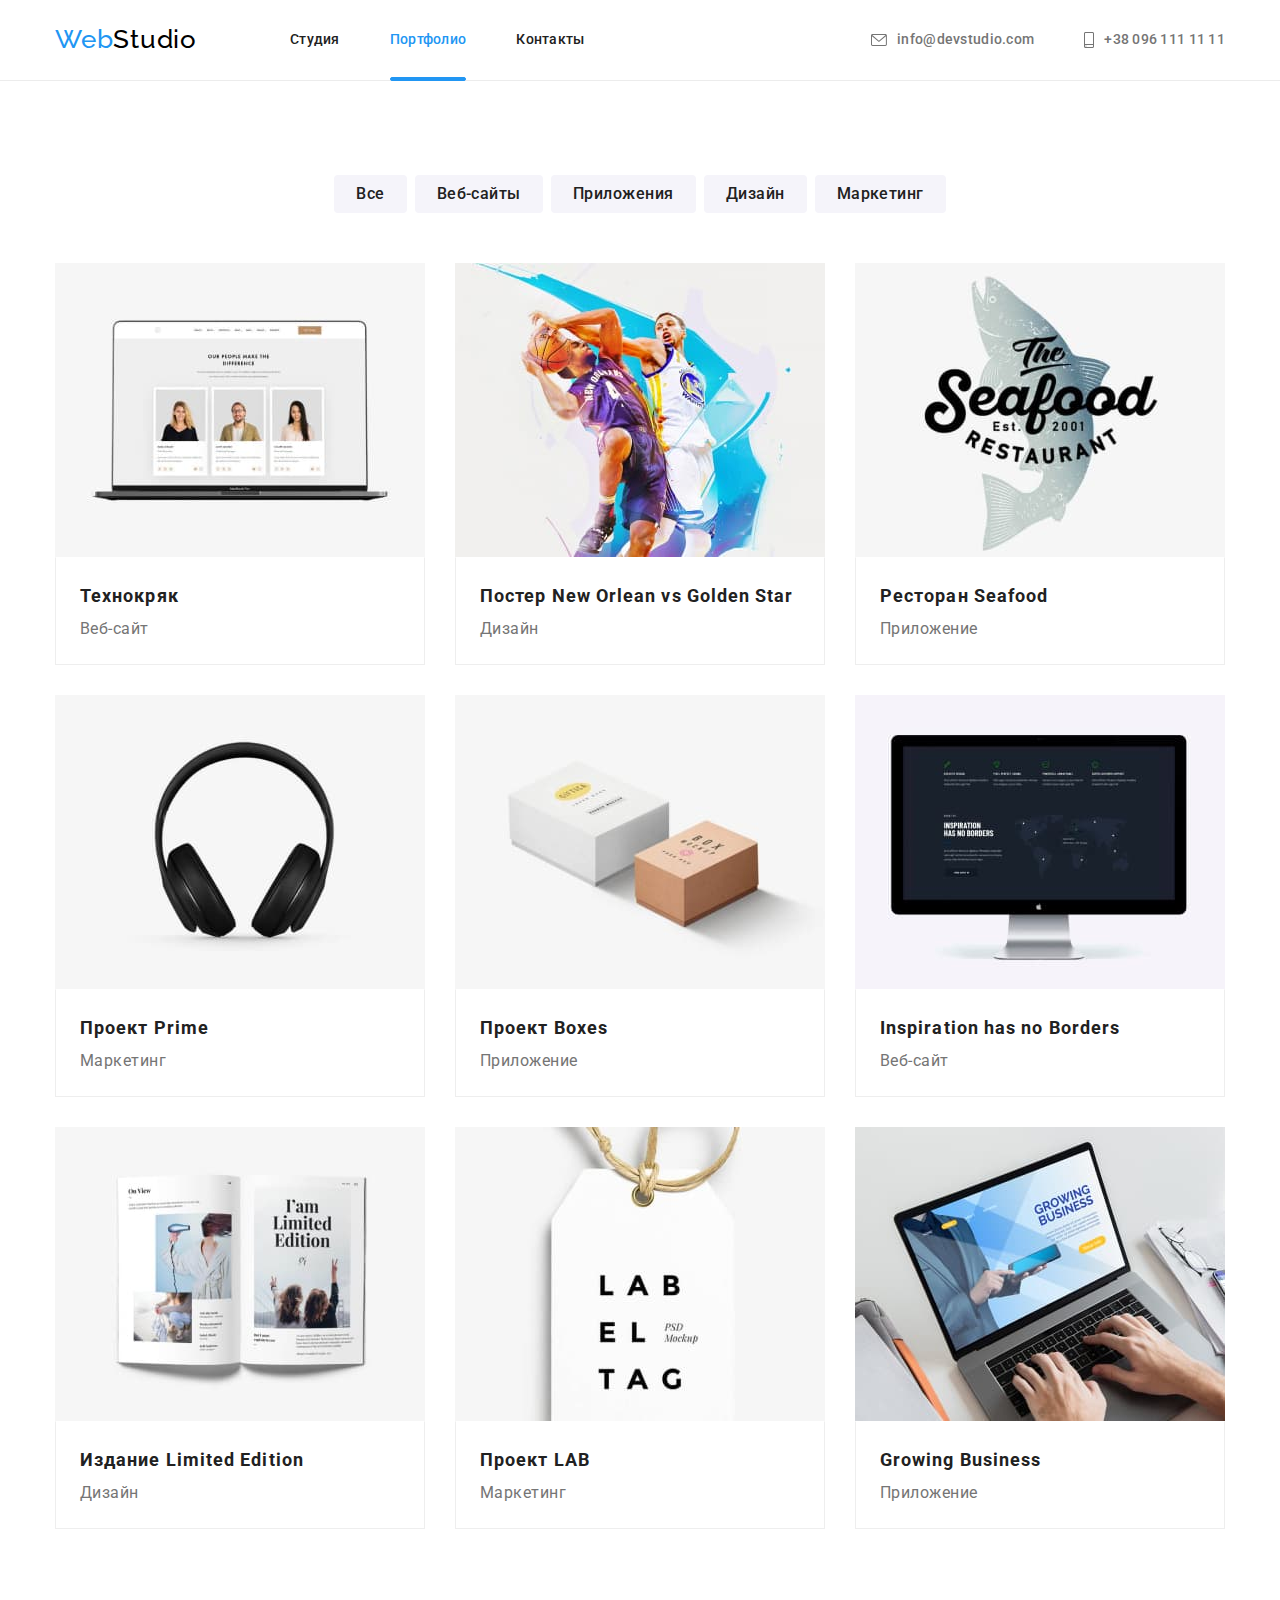
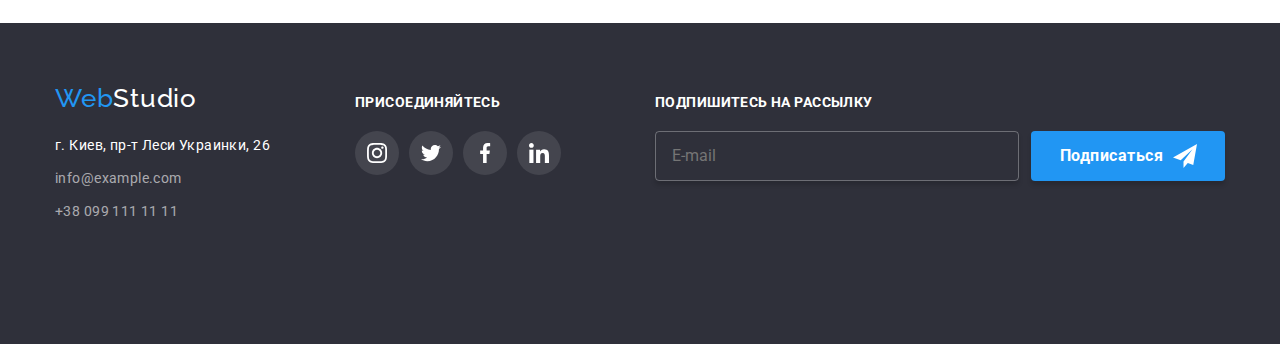
==== commit bc807f9b: "Исправил подгрузку изображений разной плотности" ====
--- a/portfolio.html
+++ b/portfolio.html
@@ -51,12 +51,12 @@
             <ul class="work-list list">
                 <li class="item"><a href="" class="work-link link"><div class="thumb"><div class="works-overlay">
                     <p class="overlay-text">Технокряк это современная площадка распространения коронавируса. Компании используют эту платформу для цифрового шпионажа и атак на защищённые сервера конкурентов.</p></div>
-                    <picture>
-                        <source srcset="./images/desktop/portfolio-cards-desktop/technocrack.jpg 1px, ./images/desktop/portfolio-cards-desktop/technocrack@2x.jpg 2x"
-                            media="(min-width: 1200px)" />
-                        <source srcset="./images/tablet/portfolio-cards-tablet/technocrack.jpg 1px, ./images/tablet/portfolio-cards-tablet/technocrack@2x.jpg 2x"
-                            media="(min-width: 768px)" />
-                        <source srcset="./images/phone/portfolio-cards-phone/technocrack.jpg 1px, ./images/phone/portfolio-cards-phone/technocrack@2x.jpg 2x"
+                    <picture class="portf-photo">
+                        <source srcset="./images/desktop/portfolio-cards-desktop/technocrack.jpg 1x, ./images/desktop/portfolio-cards-desktop/technocrack@2x.jpg 2x"
+                            media="(min-width: 1200px)" />
+                        <source srcset="./images/tablet/portfolio-cards-tablet/technocrack.jpg 1x, ./images/tablet/portfolio-cards-tablet/technocrack@2x.jpg 2x"
+                            media="(min-width: 768px)" />
+                        <source srcset="./images/phone/portfolio-cards-phone/technocrack.jpg 1x, ./images/phone/portfolio-cards-phone/technocrack@2x.jpg 2x"
                             media="(max-width: 767px)" />
                     <img src="./images/phone/portfolio-cards-phone/technocrack.jpg" alt="Технокряк"/>
                     </picture>
@@ -70,13 +70,13 @@
                     <p class="overlay-text">Технокряк это современная площадка распространения коронавируса. Компании используют эту платформу для цифрового шпионажа и атак на защищённые сервера конкурентов.</p></div>
                     <picture>
                         <source
-                            srcset="./images/desktop/portfolio-cards-desktop/basketball.jpg 1px, ./images/desktop/portfolio-cards-desktop/basketball@2x.jpg 2x"
-                            media="(min-width: 1200px)" />
-                        <source
-                            srcset="./images/tablet/portfolio-cards-tablet/basketball.jpg 1px, ./images/tablet/portfolio-cards-tablet/basketball@2x.jpg 2x"
-                            media="(min-width: 768px)" />
-                        <source
-                            srcset="./images/phone/portfolio-cards-phone/basketball.jpg 1px, ./images/phone/portfolio-cards-phone/basketball@2x.jpg 2x"
+                            srcset="./images/desktop/portfolio-cards-desktop/basketball.jpg 1x, ./images/desktop/portfolio-cards-desktop/basketball@2x.jpg 2x"
+                            media="(min-width: 1200px)" />
+                        <source
+                            srcset="./images/tablet/portfolio-cards-tablet/basketball.jpg 1x, ./images/tablet/portfolio-cards-tablet/basketball@2x.jpg 2x"
+                            media="(min-width: 768px)" />
+                        <source
+                            srcset="./images/phone/portfolio-cards-phone/basketball.jpg 1x, ./images/phone/portfolio-cards-phone/basketball@2x.jpg 2x"
                             media="(max-width: 767px)" />
                     <img src="./images/desktop/portfolio-cards-desktop/basketball.jpg" alt="Постер баскетбола"/>
                     </picture>
@@ -90,13 +90,13 @@
                     <p class="overlay-text">Технокряк это современная площадка распространения коронавируса. Компании используют эту платформу для цифрового шпионажа и атак на защищённые сервера конкурентов.</p></div>
                     <picture>
                         <source
-                            srcset="./images/desktop/portfolio-cards-desktop/restaurant.jpg 1px, ./images/desktop/portfolio-cards-desktop/restaurant@2x.jpg 2x"
-                            media="(min-width: 1200px)" />
-                        <source
-                            srcset="./images/tablet/portfolio-cards-tablet/restaurant.jpg 1px, ./images/tablet/portfolio-cards-tablet/restaurant@2x.jpg 2x"
-                            media="(min-width: 768px)" />
-                        <source
-                            srcset="./images/phone/portfolio-cards-phone/restaurant.jpg 1px, ./images/phone/portfolio-cards-phone/restaurant@2x.jpg 2x"
+                            srcset="./images/desktop/portfolio-cards-desktop/restaurant.jpg 1x, ./images/desktop/portfolio-cards-desktop/restaurant@2x.jpg 2x"
+                            media="(min-width: 1200px)" />
+                        <source
+                            srcset="./images/tablet/portfolio-cards-tablet/restaurant.jpg 1x, ./images/tablet/portfolio-cards-tablet/restaurant@2x.jpg 2x"
+                            media="(min-width: 768px)" />
+                        <source
+                            srcset="./images/phone/portfolio-cards-phone/restaurant.jpg 1x, ./images/phone/portfolio-cards-phone/restaurant@2x.jpg 2x"
                             media="(max-width: 767px)" />
                     <img src="./images/phone/portfolio-cards-phone/restaurant.jpg" alt="Логотип ресторана"/>
                     </picture>
@@ -110,13 +110,13 @@
                     <p class="overlay-text">Технокряк это современная площадка распространения коронавируса. Компании используют эту платформу для цифрового шпионажа и атак на защищённые сервера конкурентов.</p></div>
                     <picture>
                         <source
-                            srcset="./images/desktop/portfolio-cards-desktop/prime.jpg 1px, ./images/desktop/portfolio-cards-desktop/prime@2x.jpg 2x"
-                            media="(min-width: 1200px)" />
-                        <source
-                            srcset="./images/tablet/portfolio-cards-tablet/prime.jpg 1px, ./images/tablet/portfolio-cards-tablet/prime@2x.jpg 2x"
-                            media="(min-width: 768px)" />
-                        <source
-                            srcset="./images/phone/portfolio-cards-phone/prime.jpg 1px, ./images/phone/portfolio-cards-phone/prime@2x.jpg 2x"
+                            srcset="./images/desktop/portfolio-cards-desktop/prime.jpg 1x, ./images/desktop/portfolio-cards-desktop/prime@2x.jpg 2x"
+                            media="(min-width: 1200px)" />
+                        <source
+                            srcset="./images/tablet/portfolio-cards-tablet/prime.jpg 1x, ./images/tablet/portfolio-cards-tablet/prime@2x.jpg 2x"
+                            media="(min-width: 768px)" />
+                        <source
+                            srcset="./images/phone/portfolio-cards-phone/prime.jpg 1x, ./images/phone/portfolio-cards-phone/prime@2x.jpg 2x"
                             media="(max-width: 767px)" />
                     <img src="./images/phone/portfolio-cards-phone/prime.jpg" alt="Наушники"/>
                     </picture>
@@ -130,13 +130,13 @@
                     <p class="overlay-text">Технокряк это современная площадка распространения коронавируса. Компании используют эту платформу для цифрового шпионажа и атак на защищённые сервера конкурентов.</p></div>
                     <picture>
                         <source
-                            srcset="./images/desktop/portfolio-cards-desktop/boxes.jpg 1px, ./images/desktop/portfolio-cards-desktop/boxes@2x.jpg 2x"
-                            media="(min-width: 1200px)" />
-                        <source
-                            srcset="./images/tablet/portfolio-cards-tablet/boxes.jpg 1px, ./images/tablet/portfolio-cards-tablet/boxes@2x.jpg 2x"
-                            media="(min-width: 768px)" />
-                        <source
-                            srcset="./images/phone/portfolio-cards-phone/boxes.jpg 1px, ./images/phone/portfolio-cards-phone/boxes@2x.jpg 2x"
+                            srcset="./images/desktop/portfolio-cards-desktop/boxes.jpg 1x, ./images/desktop/portfolio-cards-desktop/boxes@2x.jpg 2x"
+                            media="(min-width: 1200px)" />
+                        <source
+                            srcset="./images/tablet/portfolio-cards-tablet/boxes.jpg 1x, ./images/tablet/portfolio-cards-tablet/boxes@2x.jpg 2x"
+                            media="(min-width: 768px)" />
+                        <source
+                            srcset="./images/phone/portfolio-cards-phone/boxes.jpg 1x, ./images/phone/portfolio-cards-phone/boxes@2x.jpg 2x"
                             media="(max-width: 767px)" />
                     <img src="./images/phone/portfolio-cards-phone/boxes.jpg" alt="Коробки"/>
                     </picture>
@@ -150,13 +150,13 @@
                     <p class="overlay-text">Технокряк это современная площадка распространения коронавируса. Компании используют эту платформу для цифрового шпионажа и атак на защищённые сервера конкурентов.</p></div>
                     <picture>
                         <source
-                            srcset="./images/desktop/portfolio-cards-desktop/computer.jpg 1px, ./images/desktop/portfolio-cards-desktop/computer@2x.jpg 2x"
-                            media="(min-width: 1200px)" />
-                        <source
-                            srcset="./images/tablet/portfolio-cards-tablet/computer.jpg 1px, ./images/tablet/portfolio-cards-tablet/computer@2x.jpg 2x"
-                            media="(min-width: 768px)" />
-                        <source
-                            srcset="./images/phone/portfolio-cards-phone/computer.jpg 1px, ./images/phone/portfolio-cards-phone/computer@2x.jpg 2x"
+                            srcset="./images/desktop/portfolio-cards-desktop/computer.jpg 1x, ./images/desktop/portfolio-cards-desktop/computer@2x.jpg 2x"
+                            media="(min-width: 1200px)" />
+                        <source
+                            srcset="./images/tablet/portfolio-cards-tablet/computer.jpg 1x, ./images/tablet/portfolio-cards-tablet/computer@2x.jpg 2x"
+                            media="(min-width: 768px)" />
+                        <source
+                            srcset="./images/phone/portfolio-cards-phone/computer.jpg 1x, ./images/phone/portfolio-cards-phone/computer@2x.jpg 2x"
                             media="(max-width: 767px)" />
                     <img src="./images/phone/portfolio-cards-phone/computer.jpg" alt="Веб-сайт Inspiration has no Borders"/>
                     </picture>
@@ -170,13 +170,13 @@
                     <p class="overlay-text">Технокряк это современная площадка распространения коронавируса. Компании используют эту платформу для цифрового шпионажа и атак на защищённые сервера конкурентов.</p></div>
                     <picture>
                         <source
-                            srcset="./images/desktop/portfolio-cards-desktop/book.jpg 1px, ./images/desktop/portfolio-cards-desktop/book@2x.jpg 2x"
-                            media="(min-width: 1200px)" />
-                        <source
-                            srcset="./images/tablet/portfolio-cards-tablet/book.jpg 1px, ./images/tablet/portfolio-cards-tablet/book@2x.jpg 2x"
-                            media="(min-width: 768px)" />
-                        <source
-                            srcset="./images/phone/portfolio-cards-phone/book.jpg 1px, ./images/phone/portfolio-cards-phone/book@2x.jpg 2x"
+                            srcset="./images/desktop/portfolio-cards-desktop/book.jpg 1x, ./images/desktop/portfolio-cards-desktop/book@2x.jpg 2x"
+                            media="(min-width: 1200px)" />
+                        <source
+                            srcset="./images/tablet/portfolio-cards-tablet/book.jpg 1x, ./images/tablet/portfolio-cards-tablet/book@2x.jpg 2x"
+                            media="(min-width: 768px)" />
+                        <source
+                            srcset="./images/phone/portfolio-cards-phone/book.jpg 1x, ./images/phone/portfolio-cards-phone/book@2x.jpg 2x"
                             media="(max-width: 767px)" />
                     <img src="./images/phone/portfolio-cards-phone/book.jpg" alt="Книга"/>
                     </picture>
@@ -190,13 +190,13 @@
                     <p class="overlay-text">Технокряк это современная площадка распространения коронавируса. Компании используют эту платформу для цифрового шпионажа и атак на защищённые сервера конкурентов.</p></div>
                     <picture>
                         <source
-                            srcset="./images/desktop/portfolio-cards-desktop/lab.jpg 1px, ./images/desktop/portfolio-cards-desktop/lab@2x.jpg 2x"
-                            media="(min-width: 1200px)" />
-                        <source
-                            srcset="./images/tablet/portfolio-cards-tablet/lab.jpg 1px, ./images/tablet/portfolio-cards-tablet/lab@2x.jpg 2x"
-                            media="(min-width: 768px)" />
-                        <source
-                            srcset="./images/phone/portfolio-cards-phone/lab.jpg 1px, ./images/phone/portfolio-cards-phone/lab@2x.jpg 2x"
+                            srcset="./images/desktop/portfolio-cards-desktop/lab.jpg 1x, ./images/desktop/portfolio-cards-desktop/lab@2x.jpg 2x"
+                            media="(min-width: 1200px)" />
+                        <source
+                            srcset="./images/tablet/portfolio-cards-tablet/lab.jpg 1x, ./images/tablet/portfolio-cards-tablet/lab@2x.jpg 2x"
+                            media="(min-width: 768px)" />
+                        <source
+                            srcset="./images/phone/portfolio-cards-phone/lab.jpg 1x, ./images/phone/portfolio-cards-phone/lab@2x.jpg 2x"
                             media="(max-width: 767px)" />
                     <img src="./images/phone/portfolio-cards-phone/lab.jpg" alt="Логотип проекта LAB"/>
                     </picture>
@@ -210,13 +210,13 @@
                     <p class="overlay-text">Технокряк это современная площадка распространения коронавируса. Компании используют эту платформу для цифрового шпионажа и атак на защищённые сервера конкурентов.</p></div>
                     <picture>
                         <source
-                            srcset="./images/desktop/portfolio-cards-desktop/business.jpg 1px, ./images/desktop/portfolio-cards-desktop/business@2x.jpg 2x"
-                            media="(min-width: 1200px)" />
-                        <source
-                            srcset="./images/tablet/portfolio-cards-tablet/business.jpg 1px, ./images/tablet/portfolio-cards-tablet/business@2x.jpg 2x"
-                            media="(min-width: 768px)" />
-                        <source
-                            srcset="./images/phone/portfolio-cards-phone/business.jpg 1px, ./images/phone/portfolio-cards-phone/business@2x.jpg 2x"
+                            srcset="./images/desktop/portfolio-cards-desktop/business.jpg 1x, ./images/desktop/portfolio-cards-desktop/business@2x.jpg 2x"
+                            media="(min-width: 1200px)" />
+                        <source
+                            srcset="./images/tablet/portfolio-cards-tablet/business.jpg 1x, ./images/tablet/portfolio-cards-tablet/business@2x.jpg 2x"
+                            media="(min-width: 768px)" />
+                        <source
+                            srcset="./images/phone/portfolio-cards-phone/business.jpg 1x, ./images/phone/portfolio-cards-phone/business@2x.jpg 2x"
                             media="(max-width: 767px)" />
                     <img src="./images/phone/portfolio-cards-phone/business.jpg" alt="Веб-сайт Growing Business"/>
                     </picture>
--- a/css/main.min.css
+++ b/css/main.min.css
@@ -1,2 +1,2 @@
-:root{--header-bgc: #ffffff;--footer-bgc: #2f303a;--primary-bgc: #e5e5e5;--secondary-bgc: #f5f4fa;--primary-text-color: #212121;--secondary-text-color: #757575;--accent-colour: #2196f3;--secondary-white-color: rgba(255, 255, 255, 0.6);--primary-white-color: #ffffff;--primary-black-color: #000000;--adress-color: rgba(255, 255, 255, 0.6);--accent-secondary-color: #188ce8;--work-list-set-gap: 30px;--header-border-color: #ececec;--social-link-team-color: #afb1b8;--label-bg-color: rgba(47, 48, 58, 0.8);--works-overlay-color: rgba(33, 150, 243, 0.9);--backdrop-bg-color: rgba(0, 0, 0, 0.2)}.visually-hidden{position:absolute !important;clip:rect(1px 1px 1px 1px);clip:rect(1px, 1px, 1px, 1px);padding:0 !important;border:0 !important;height:1px !important;width:1px !important;overflow:hidden}body{background-color:var(--primary-white-color);color:var(--primary-text-color);font-family:Roboto, sans-serif}img{display:block}p:last-child{margin-bottom:0}.list{list-style-type:none;padding-left:0;margin-top:0;margin-bottom:0}.title{margin-top:0}.link{color:var(--primary-text-color);text-decoration:none}.link-anim:hover,.link-anim:focus{color:var(--accent-colour)}.link-anim{transition-property:color;transition-duration:250ms;transition-timing-function:cubic-bezier(0.4, 0, 0.2, 1)}@media screen and (max-width: 1199px){.section{padding-top:60px;padding-bottom:60px}}@media screen and (min-width: 1200px){.section{padding-top:94px;padding-bottom:94px}}.container{padding-left:15px;padding-right:15px;margin-left:auto;margin-right:auto}@media screen and (min-width: 480px){.container{width:450px}}@media screen and (min-width: 768px){.container{width:738px}}@media screen and (min-width: 1200px){.container{width:1200px}}.hero .button{background-color:var(--accent-colour);color:var(--primary-white-color);border:0px;border-radius:4px;padding:10px 32px;cursor:pointer;font-family:inherit;font-size:16px;line-height:1.88;font-weight:700;letter-spacing:0.06em;transition:background-color 250ms cubic-bezier(0.4, 0, 0.2, 1)}.hero .button:hover,.hero .button:focus{background-color:var(--accent-secondary-color)}.close-button{background-color:transparent;padding:0;position:absolute;top:8px;right:8px;width:30px;height:30px;border:1px solid rgba(0,0,0,0.1);border-radius:50%;cursor:pointer}.close-button-icon{fill:var(--primary-black-color);width:18px;height:18px;margin-top:6px}.close-button:hover .close-button-icon,.close-button:focus .close-button-icon{fill:var(--accent-colour)}.modal-form-submit{color:var(--primary-white-color);background-color:var(--accent-colour);font-weight:700;font-size:16px;line-height:1.87;border:none;box-shadow:0px 4px 4px rgba(0,0,0,0.15);border-radius:4px;display:flex;align-items:center;justify-content:center;letter-spacing:0.06em;padding-top:10px;padding-bottom:10px;padding-left:56px;padding-right:56px;margin-left:auto;margin-right:auto;margin-top:30px;transition:background-color 250ms cubic-bezier(0.4, 0, 0.2, 1)}.modal-form-submit:hover,.modal-form-submit:focus{background-color:var(--accent-secondary-color)}.send-icon{fill:var(--primary-white-color);width:24px;height:24px;margin-left:10px}.email-submit-button{display:inline-flex;align-items:center;color:var(--primary-white-color);background-color:var(--accent-colour);border:0px;box-shadow:0px 4px 4px rgba(0,0,0,0.15);border-radius:4px;cursor:pointer;margin-left:12px;padding-left:29px;padding-right:28px;font-style:normal;font-weight:700;font-size:16px;line-height:1.88;letter-spacing:0.03em;transition-property:background-color;transition-duration:250ms;transition-timing-function:cubic-bezier(0.4, 0, 0.2, 1)}.email-submit-button:hover,.email-submit-button:focus{color:var(--primary-white-color);background-color:var(--accent-secondary-color)}@media screen and (max-width: 1199px){.email-submit-button{max-width:200px;height:50px;margin-left:auto;margin-right:auto;margin-top:20px}}.button-list{display:flex;justify-content:center;margin-bottom:50px}.filt-button{color:var(--primary-text-color);background-color:var(--secondary-bgc);border-radius:4px;padding:6px 22px;border:0px;cursor:pointer;font-family:Roboto;font-weight:500;font-size:16px;line-height:1.6;text-align:center;letter-spacing:0.03em;transition-property:color, background-color, box-shadow;transition-duration:250ms;transition-timing-function:cubic-bezier(0.4, 0, 0.2, 1)}.filt-button-item:not(:first-child){margin-left:8px}.filt-button:hover,.filt-button:focus{box-shadow:0px 3px 1px rgba(0,0,0,0.1),0px 1px 2px rgba(0,0,0,0.08),0px 2px 2px rgba(0,0,0,0.12);background-color:var(--accent-colour);color:var(--primary-white-color)}@media screen and (max-width: 767px){.button-list{justify-content:flex-start;flex-wrap:wrap}.filt-button-item:nth-child(n+4){margin-top:10px}.filt-button-item:nth-child(3n+1){margin-left:0px}}.backdrop{background-color:var(--backdrop-bg-color);position:fixed;top:0;left:0;z-index:100;width:100%;height:100%;opacity:1;visibility:visible;pointer-events:auto;transition:opacity 500ms cubic-bezier(0.4, 0, 0.2, 1),visibility 500ms cubic-bezier(0.4, 0, 0.2, 1)}.backdrop.is-hidden{opacity:0;visibility:hidden;pointer-events:none}.modal-window{background-color:var(--primary-white-color);position:absolute;top:50%;left:50%;transform:translate(-50%, -50%);min-width:450px;min-height:609px}.modal-title{color:var(--primary-text-color);font-weight:700;font-size:20px;line-height:1.15;text-align:center;letter-spacing:0.03em;margin-top:0;margin-bottom:12px}@media screen and (min-width: 1200px){.modal-window{min-width:528px;min-height:580px}}.section-title{font-weight:700;font-size:28px;line-height:1.17;letter-spacing:0.03em;text-align:center;margin-top:0;margin-bottom:50px}@media screen and (min-width: 1200px){.section-title{font-size:36px}}.thumb{position:relative;overflow:hidden}.logo{color:var(--primary-black-color);text-decoration:none;font-family:Raleway;font-weight:500;font-size:26px;line-height:1.2;letter-spacing:0.03em;transition-property:color;transition-duration:250ms;transition-timing-function:cubic-bezier(0.4, 0, 0.2, 1)}.logo:hover,.logo:focus{color:var(--accent-colour)}.accent{color:var(--accent-colour)}.email-form-text{color:var(--primary-white-color);margin-top:0;margin-bottom:20px;font-weight:700;font-size:14px;line-height:1.14;letter-spacing:0.03em;text-transform:uppercase}.email-form{display:flex}.email-input{padding-left:16px;flex-grow:1;height:50px;color:var(--primary-white-color);background-color:transparent;border:1px solid rgba(255,255,255,0.3);box-shadow:0px 4px 4px rgba(0,0,0,0.15);border-radius:4px}@media screen and (max-width: 1199px){.email-form{flex-direction:column}}.modal-form{display:flex;flex-direction:column;padding:40px}.modal-form-icon{position:absolute;width:18px;height:18px;top:50%;left:12px;transform:translateY(-50%)}.modal-form-box{display:block;position:relative}.input-form{padding-left:42px;padding-top:12px;padding-bottom:12px;width:100%;border:1px solid rgba(33,33,33,0.2);border-radius:4px;margin-top:4px}.input-form:focus{border-color:var(--accent-colour)}.input-form:focus+.modal-form-icon{fill:var(--accent-colour)}.modal-form-label{color:var(--secondary-text-color);font-size:12px;line-height:1.16;letter-spacing:0.01em;margin-top:4px;margin-bottom:10px}.modal-textarea.input-form{resize:none;height:120px;margin-top:4px;padding-left:16px}.modal-textarea:focus{border-color:var(--accent-colour)}.checkbox-label{color:var(--secondary-text-color);display:flex;justify-content:center;align-items:center;font-size:12px;line-height:0.85;letter-spacing:0.03em;margin-top:20px}.checkbox-label::before{display:block;content:"";cursor:pointer;border:2px solid var(--primary-text-color);border-radius:4px;width:16px;height:15px;margin-right:8px;transition-property:border-color, background-color;transition-duration:250ms;transition-timing-function:cubic-bezier(0.4, 0, 0.2, 1)}.modal-check{bottom:120px;left:90px}.modal-check:checked+.checkbox-label::before{border-color:transparent;background-color:var(--accent-colour);background-image:url(../images/bg-images/check-icon.svg);background-repeat:no-repeat}.checkbox-icon{position:absolute;width:11px;height:8px;opacity:0;transform:translateX(-50%)}.modal-form-link{color:var(--accent-colour)}.team-social-link{width:44px;height:44px;padding:12px;border-radius:50%;transition-property:background-color;transition-duration:250ms;transition-timing-function:cubic-bezier(0.4, 0, 0.2, 1)}.social-links{display:flex;justify-content:center;align-items:center}.social-links-icons{fill:var(--social-link-team-color);width:20px;height:20px;transition-property:fill;transition-duration:250ms;transition-timing-function:cubic-bezier(0.4, 0, 0.2, 1)}.team-social-link:hover,.team-social-link:focus{background-color:var(--accent-colour)}.team-social-link:focus .social-links-icons,.team-social-link:hover .social-links-icons{fill:var(--primary-white-color)}.social-links-item{display:flex;justify-content:center;align-items:center}.social-links-item:not(:first-child){margin-left:10px}.social-links-title{color:var(--primary-white-color);font-size:14px;line-height:1.14;letter-spacing:0.03em;text-transform:uppercase;margin-top:0px;margin-bottom:20px}.social-links-icons.footer-icons{fill:var(--primary-white-color)}.footer-social-link{background-color:rgba(255,255,255,0.1);width:44px;height:44px;border-radius:50%;display:flex;justify-content:center;align-items:center;transition-property:background-color;transition-duration:250ms;transition-timing-function:cubic-bezier(0.4, 0, 0.2, 1)}.footer-social-link:hover,.footer-social-link:focus{background-color:var(--accent-colour)}.contacts{display:flex;margin-left:auto}.contacts-item .link{display:flex}.contact-icon{fill:var(--secondary-text-color);margin-right:10px}.contacts-item .link:hover .contact-icon,.contacts-item .link:focus .contact-icon{fill:var(--accent-colour)}.mail-icon{margin:auto;margin-right:10px;width:16px;height:12px;transition-property:fill;transition-duration:250ms;transition-timing-function:cubic-bezier(0.4, 0, 0.2, 1)}.tel-icon{width:10px;height:16px;transition-property:fill;transition-duration:250ms;transition-timing-function:cubic-bezier(0.4, 0, 0.2, 1)}.contacts-item:not(:first-child){margin-left:50px}.contacts .link{color:var(--secondary-text-color)}.contacts .link:hover,.contacts .link:focus{color:var(--accent-colour)}@media screen and (max-width: 767px){.contacts{display:none}}.header{background-color:var(--primary-white-color);border-bottom:1px solid var(--header-border-color);font-weight:500;font-size:14px;line-height:1.14;letter-spacing:0.02em;padding-top:24px;padding-bottom:25px}.container.header-container{display:flex;align-items:center}.menu-icon{width:40px;height:40px}.menu-icon:hover,.menu-icon:focus{fill:var(--accent-colour)}.nav{display:flex;align-items:center}.site-nav{display:flex;margin-left:93px}.nav-item:not(:first-child){margin-left:50px}.site-nav .link.current{color:var(--accent-colour)}.nav-item.current{position:relative}.site-nav .link.current::after{display:block;position:absolute;bottom:-33px;content:'';background-color:var(--accent-colour);width:100%;height:4px;border-radius:2px;border:1px solid var(--accent-colour)}@media screen and (max-width: 767px){.nav-item{display:none}.container.header-container{position:relative}.menu-open-button{background-color:transparent;border-color:transparent;position:absolute;right:10px;top:50%;transform:translateY(-50%)}}@media screen and (min-width: 768px){.menu-open-button{display:none}}.footer{background-color:var(--footer-bgc);padding-top:60px;padding-bottom:60px}@media screen and (max-width: 1199px){.footer{text-align:center}}.footer .logo{color:var(--primary-white-color);text-decoration:none;font-family:Raleway;font-weight:500;font-size:24px;line-height:1.17;letter-spacing:0.03em}.footer .logo:hover,.footer .logo:focus{color:var(--accent-colour)}.adress{margin-top:20px}.adress .text{color:var(--primary-white-color);margin-top:0;margin-bottom:8px;font-style:normal;font-weight:400;font-size:14px;line-height:1.7;letter-spacing:0.03em}.adress-link{color:var(--adress-color);font-style:normal;font-weight:400;font-size:14px;line-height:1.7;letter-spacing:0.03em}.adress-item:first-child{margin-bottom:8px}.adress-list .link:hover,.adress-list .link:focus{color:var(--accent-colour)}.footer-links-list{display:flex}.footer-links-item:not(:first-child){margin-left:10px}@media screen and (max-width: 767px){.footer-links-list{justify-content:center}.footer-links{margin-bottom:60px}}@media screen and (min-width: 768px){.container.footer-box{align-items:baseline;justify-content:space-between}.footer-left-side{display:flex;flex-wrap:wrap;align-items:baseline;justify-content:space-between;margin-bottom:60px}}@media screen and (min-width: 1200px){.container.footer-box{display:flex}.footer .logo{font-size:26px;line-height:1.2}.adress .text{margin-bottom:9px}.adress-item:first-child{margin-bottom:9px}.footer-left-side{display:flex;width:calc((100% - 30px) / 2)}.footer-form{width:calc((100% - 30px) / 2)}.footer-links{display:inline-block;width:calc((100% - 30px) / 2)}.footer-left-side{display:flex;align-items:baseline}}.container.hero-container{margin-left:auto;margin-right:auto;padding-left:15px;padding-right:15px}@media screen and (max-width: 767px){.container.hero-container{max-width:400px}}@media screen and (min-width: 768px){.container.hero-container{max-width:400px}}@media screen and (min-width: 1200px){.container.hero-container{max-width:696px}}.hero .title{color:var(--primary-white-color);font-weight:900;text-align:center;letter-spacing:0.06em;text-transform:uppercase;margin-top:0;margin-bottom:30px;font-size:26px;line-height:1.6;margin-left:auto;margin-right:auto}.hero{background-color:#2f303a;background-image:linear-gradient(rgba(47,48,58,0.4), rgba(47,48,58,0.4)),url(../images/phone/bg-phone/hero-bg.jpg);background-repeat:no-repeat;background-size:cover;max-width:480px;padding-top:118px;padding-bottom:118px;text-align:center;margin-left:auto;margin-right:auto}@media screen and (min-device-pixel-ratio: 2) and (max-width: 767px), screen and (min-resolution: 192dpi) and (max-width: 767px), screen and (min-resolution: 2dppx) and (max-width: 767px){.hero{background-color:#2f303a;background-image:linear-gradient(rgba(47,48,58,0.4), rgba(47,48,58,0.4)),url(../images/phone/bg-phone/hero-bg@2x.jpg)}}@media screen and (min-width: 768px){.hero{background-color:#2f303a;background-image:linear-gradient(rgba(47,48,58,0.4), rgba(47,48,58,0.4)),url(../images/tablet/bg-tablet/bg-hero.jpg);max-width:768px}}@media screen and (min-device-pixel-ratio: 2) and (min-width: 768px), screen and (min-resolution: 192dpi) and (min-width: 768px), screen and (min-resolution: 2dppx) and (min-width: 768px){.hero{background-color:#2f303a;background-image:linear-gradient(rgba(47,48,58,0.4), rgba(47,48,58,0.4)),url(../images/tablet/bg-tablet/bg-hero@2x.jpg);max-width:768px}}@media screen and (min-width: 1200px){.hero{background-color:#2f303a;background-image:linear-gradient(rgba(47,48,58,0.4), rgba(47,48,58,0.4)),url(../images/desktop/bg-desktop/hero-bg.jpg);max-width:1600px;padding-top:200px;padding-bottom:200px}.hero .title{font-size:44px;line-height:1.36}}@media screen and (min-device-pixel-ratio: 2) and (min-width: 1200px), screen and (min-resolution: 192dpi) and (min-width: 1200px), screen and (min-resolution: 2dppx) and (min-width: 1200px){.hero{background-color:#2f303a;background-image:linear-gradient(rgba(47,48,58,0.4), rgba(47,48,58,0.4)),url(../images/desktop/bg-desktop/hero-bg@2x.jpg);max-width:1600px;padding-top:200px;padding-bottom:200px}}.pros-list .title{margin-top:0;margin-bottom:10px;font-weight:700;font-size:14px;line-height:1.14;letter-spacing:0.03em;text-transform:uppercase}.pros-list .text{color:var(--secondary-text-color);font-size:14px;line-height:1.7;letter-spacing:0.03em;margin-top:0;margin-bottom:0}.pros-icons{width:100%;height:120px;background-color:var(--secondary-bgc);padding:25px 100px;margin-bottom:30px}@media screen and (max-width: 767px){.pros-list .title{text-align:center}.pros-list .text{margin-bottom:30px}}@media screen and (min-width: 768px){.pros-list{margin-top:calc(-1 * var(--work-list-set-gap));margin-left:calc(-1 * var(--work-list-set-gap));display:flex;flex-wrap:wrap}.pros-list-item{margin-left:var(--work-list-set-gap);margin-top:var(--work-list-set-gap);flex-basis:calc(100% / 2 - var(--work-list-set-gap))}}@media screen and (min-width: 1200px){.section.pros{padding-bottom:47px}.pros-list-item{margin-top:var(--work-list-set-gap);margin-left:var(--work-list-set-gap);flex-basis:calc(100% / 4 - var(--work-list-set-gap))}}.section.job{padding-top:47px}.job-list{margin-top:calc(-1 * var(--work-list-set-gap));margin-left:calc(-1 * var(--work-list-set-gap));display:flex;flex-wrap:wrap}.job-list .item-list{margin-top:var(--work-list-set-gap);margin-left:var(--work-list-set-gap);flex-basis:calc(100% / 3 - var(--work-list-set-gap))}.job-list-label{color:var(--primary-white-color);background-color:var(--label-bg-color);font-weight:700;font-size:14px;line-height:1.14;text-align:center;letter-spacing:0.03em;text-transform:uppercase;width:100%;height:70px;position:absolute;bottom:0;margin:0;padding-top:27px}@media screen and (max-width: 1199px){.section.job{display:none}}.section-team{background-color:var(--secondary-bgc)}.team-item{box-shadow:0px 1px 3px rgba(0,0,0,0.12),0px 1px 1px rgba(0,0,0,0.14),0px 2px 1px rgba(0,0,0,0.2);border-radius:0px 0px 4px 4px}.team-list .title{font-weight:500;font-size:16px;line-height:1.19;letter-spacing:0.03em;text-align:center;margin-bottom:10px}.team-list .text{color:var(--secondary-text-color);font-size:16px;line-height:1.19;letter-spacing:0.03em;text-align:center;margin-top:0}.team-info{border-radius:0px 0px 4px 4px;padding-top:var(--work-list-set-gap);padding-bottom:24px;background-color:var(--primary-white-color)}.section-team{padding-top:60px;padding-bottom:60px}@media screen and (max-width: 767px){.team-item{margin-bottom:var(--work-list-set-gap)}.team-photo{width:100%;height:auto}}@media screen and (min-width: 480px) and (max-width: 767px){.team-item{max-width:450px}}@media screen and (min-width: 768px){.team-item{margin-top:var(--work-list-set-gap);margin-left:var(--work-list-set-gap);flex-basis:calc(100% / 2 - var(--work-list-set-gap))}.team-list{margin:auto;margin-top:calc(-1 * var(--work-list-set-gap));margin-left:calc(-1 * var(--work-list-set-gap));display:flex;flex-wrap:wrap}}@media screen and (min-width: 1200px){.team-item{margin-top:var(--work-list-set-gap);margin-left:var(--work-list-set-gap);flex-basis:calc(100% / 4 - var(--work-list-set-gap))}.team-info{padding-bottom:var(--work-list-set-gap)}.section-team{padding-top:94px;padding-bottom:94px}}.work-list .title{color:var(--primary-text-color);font-weight:700;font-size:18px;line-height:2;letter-spacing:0.06em;margin:0}.work-list .text{color:var(--secondary-text-color);font-size:16px;line-height:1.88;letter-spacing:0.03em;margin:0}.work-info{border:1px solid #eeeeee;border-top:1px solid rgba(255,255,255,0);padding:20px 24px}.overlay-text{color:var(--primary-white-color);margin:0;font-size:18px;line-height:1.55;letter-spacing:0.03em}.work-link{display:block;transition-property:box-shadow;transition-duration:250ms;transition-timing-function:cubic-bezier(0.4, 0, 0.2, 1)}.work-link:hover,.work-link:focus{box-shadow:0px 1px 1px rgba(0,0,0,0.12),0px 4px 4px rgba(0,0,0,0.06),1px 4px 6px rgba(0,0,0,0.16)}.works-overlay{width:100%;height:100%;padding:63px 24px;background-color:var(--works-overlay-color);position:absolute;bottom:0;transform:translateY(100%);transition-property:transform;transition-duration:250ms;transition-timing-function:cubic-bezier(0.4, 0, 0.2, 1)}.work-link:focus .works-overlay,.work-link:hover .works-overlay{transform:translateY(0)}@media screen and (max-width: 767px){.work-list .item:not(last-child){margin-bottom:var(--work-list-set-gap)}}@media screen and (min-width: 768px){.work-list{margin:auto;margin-top:calc(-1 * var(--work-list-set-gap));margin-left:calc(-1 * var(--work-list-set-gap));display:flex;flex-wrap:wrap}.work-list .item{margin-top:var(--work-list-set-gap);margin-left:var(--work-list-set-gap);flex-basis:calc(100% / 2 - var(--work-list-set-gap))}}@media screen and (min-width: 1200px){.work-list .item{margin-top:var(--work-list-set-gap);margin-left:var(--work-list-set-gap);flex-basis:calc(100% / 3 - var(--work-list-set-gap))}}.companies-icons{fill:var(--social-link-team-color);width:106px;height:60px;transition-property:fill;transition-duration:250ms;transition-timing-function:cubic-bezier(0.4, 0, 0.2, 1)}.companies-list-item{margin-top:var(--work-list-set-gap);margin-left:var(--work-list-set-gap)}.companies-link{border:1px solid var(--social-link-team-color);border-radius:4px;width:100%;height:92px;display:flex;justify-content:center;align-content:center;padding-top:16px;padding-bottom:16px;transition-property:border;transition-duration:250ms;transition-timing-function:cubic-bezier(0.4, 0, 0.2, 1)}.companies-link:hover,.companies-link:focus{border:1px solid var(--accent-colour);border-radius:4px}.companies-link:hover .companies-icons,.companies-link:focus .companies-icons{fill:var(--accent-colour)}.companies-list{display:flex;flex-wrap:wrap;margin-top:calc(-1 * var(--work-list-set-gap));margin-left:calc(-1 * var(--work-list-set-gap))}@media screen and (max-width: 767px){.companies-list-item{flex-basis:calc(100% / 2 - var(--work-list-set-gap))}}@media screen and (min-width: 768px){.companies-list-item{flex-basis:calc(100% / 3 - var(--work-list-set-gap))}}@media screen and (min-width: 1200px){.section.companies{padding-top:5px}.companies-list-item{flex-basis:calc(100% / 6 - var(--work-list-set-gap))}}
+:root{--header-bgc: #ffffff;--footer-bgc: #2f303a;--primary-bgc: #e5e5e5;--secondary-bgc: #f5f4fa;--primary-text-color: #212121;--secondary-text-color: #757575;--accent-colour: #2196f3;--secondary-white-color: rgba(255, 255, 255, 0.6);--primary-white-color: #ffffff;--primary-black-color: #000000;--adress-color: rgba(255, 255, 255, 0.6);--accent-secondary-color: #188ce8;--work-list-set-gap: 30px;--header-border-color: #ececec;--social-link-team-color: #afb1b8;--label-bg-color: rgba(47, 48, 58, 0.8);--works-overlay-color: rgba(33, 150, 243, 0.9);--backdrop-bg-color: rgba(0, 0, 0, 0.2)}.visually-hidden{position:absolute !important;clip:rect(1px 1px 1px 1px);clip:rect(1px, 1px, 1px, 1px);padding:0 !important;border:0 !important;height:1px !important;width:1px !important;overflow:hidden}body{background-color:var(--primary-white-color);color:var(--primary-text-color);font-family:Roboto, sans-serif}img{display:block}p:last-child{margin-bottom:0}.list{list-style-type:none;padding-left:0;margin-top:0;margin-bottom:0}.title{margin-top:0}.link{color:var(--primary-text-color);text-decoration:none}.link-anim:hover,.link-anim:focus{color:var(--accent-colour)}.link-anim{transition-property:color;transition-duration:250ms;transition-timing-function:cubic-bezier(0.4, 0, 0.2, 1)}@media screen and (max-width: 1199px){.section{padding-top:60px;padding-bottom:60px}}@media screen and (min-width: 1200px){.section{padding-top:94px;padding-bottom:94px}}.container{padding-left:15px;padding-right:15px;margin-left:auto;margin-right:auto}@media screen and (min-width: 480px){.container{width:450px}}@media screen and (min-width: 768px){.container{width:738px}}@media screen and (min-width: 1200px){.container{width:1200px}}.hero .button{background-color:var(--accent-colour);color:var(--primary-white-color);border:0px;border-radius:4px;padding:10px 32px;cursor:pointer;font-family:inherit;font-size:16px;line-height:1.88;font-weight:700;letter-spacing:0.06em;transition:background-color 250ms cubic-bezier(0.4, 0, 0.2, 1)}.hero .button:hover,.hero .button:focus{background-color:var(--accent-secondary-color)}.close-button{background-color:transparent;padding:0;position:absolute;top:8px;right:8px;width:30px;height:30px;border:1px solid rgba(0,0,0,0.1);border-radius:50%;cursor:pointer}.close-button-icon{fill:var(--primary-black-color);width:18px;height:18px;margin-top:6px}.close-button:hover .close-button-icon,.close-button:focus .close-button-icon{fill:var(--accent-colour)}.modal-form-submit{color:var(--primary-white-color);background-color:var(--accent-colour);font-weight:700;font-size:16px;line-height:1.87;border:none;box-shadow:0px 4px 4px rgba(0,0,0,0.15);border-radius:4px;display:flex;align-items:center;justify-content:center;letter-spacing:0.06em;padding-top:10px;padding-bottom:10px;padding-left:56px;padding-right:56px;margin-left:auto;margin-right:auto;margin-top:30px;transition:background-color 250ms cubic-bezier(0.4, 0, 0.2, 1)}.modal-form-submit:hover,.modal-form-submit:focus{background-color:var(--accent-secondary-color)}.send-icon{fill:var(--primary-white-color);width:24px;height:24px;margin-left:10px}.email-submit-button{display:inline-flex;align-items:center;color:var(--primary-white-color);background-color:var(--accent-colour);border:0px;box-shadow:0px 4px 4px rgba(0,0,0,0.15);border-radius:4px;cursor:pointer;margin-left:12px;padding-left:29px;padding-right:28px;font-style:normal;font-weight:700;font-size:16px;line-height:1.88;letter-spacing:0.03em;transition-property:background-color;transition-duration:250ms;transition-timing-function:cubic-bezier(0.4, 0, 0.2, 1)}.email-submit-button:hover,.email-submit-button:focus{color:var(--primary-white-color);background-color:var(--accent-secondary-color)}@media screen and (max-width: 1199px){.email-submit-button{max-width:200px;height:50px;margin-left:auto;margin-right:auto;margin-top:20px}}.button-list{display:flex;justify-content:center;margin-bottom:50px}.filt-button{color:var(--primary-text-color);background-color:var(--secondary-bgc);border-radius:4px;padding:6px 22px;border:0px;cursor:pointer;font-family:Roboto;font-weight:500;font-size:16px;line-height:1.6;text-align:center;letter-spacing:0.03em;transition-property:color, background-color, box-shadow;transition-duration:250ms;transition-timing-function:cubic-bezier(0.4, 0, 0.2, 1)}.filt-button-item:not(:first-child){margin-left:8px}.filt-button:hover,.filt-button:focus{box-shadow:0px 3px 1px rgba(0,0,0,0.1),0px 1px 2px rgba(0,0,0,0.08),0px 2px 2px rgba(0,0,0,0.12);background-color:var(--accent-colour);color:var(--primary-white-color)}@media screen and (max-width: 767px){.button-list{justify-content:flex-start;flex-wrap:wrap}.filt-button-item:nth-child(n+4){margin-top:10px}.filt-button-item:nth-child(3n+1){margin-left:0px}}.backdrop{background-color:var(--backdrop-bg-color);position:fixed;top:0;left:0;z-index:100;width:100%;height:100%;opacity:1;visibility:visible;pointer-events:auto;transition:opacity 500ms cubic-bezier(0.4, 0, 0.2, 1),visibility 500ms cubic-bezier(0.4, 0, 0.2, 1)}.backdrop.is-hidden{opacity:0;visibility:hidden;pointer-events:none}.modal-window{background-color:var(--primary-white-color);position:absolute;top:50%;left:50%;transform:translate(-50%, -50%);min-width:450px;min-height:609px}.modal-title{color:var(--primary-text-color);font-weight:700;font-size:20px;line-height:1.15;text-align:center;letter-spacing:0.03em;margin-top:0;margin-bottom:12px}@media screen and (min-width: 1200px){.modal-window{min-width:528px;min-height:580px}}.section-title{font-weight:700;font-size:28px;line-height:1.17;letter-spacing:0.03em;text-align:center;margin-top:0;margin-bottom:50px}@media screen and (min-width: 1200px){.section-title{font-size:36px}}.thumb{position:relative;overflow:hidden}.logo{color:var(--primary-black-color);text-decoration:none;font-family:Raleway;font-weight:500;font-size:26px;line-height:1.2;letter-spacing:0.03em;transition-property:color;transition-duration:250ms;transition-timing-function:cubic-bezier(0.4, 0, 0.2, 1)}.logo:hover,.logo:focus{color:var(--accent-colour)}.accent{color:var(--accent-colour)}.email-form-text{color:var(--primary-white-color);margin-top:0;margin-bottom:20px;font-weight:700;font-size:14px;line-height:1.14;letter-spacing:0.03em;text-transform:uppercase}.email-form{display:flex}.email-input{padding-left:16px;flex-grow:1;height:50px;color:var(--primary-white-color);background-color:transparent;border:1px solid rgba(255,255,255,0.3);box-shadow:0px 4px 4px rgba(0,0,0,0.15);border-radius:4px}@media screen and (max-width: 1199px){.email-form{flex-direction:column}}.modal-form{display:flex;flex-direction:column;padding:40px}.modal-form-icon{position:absolute;width:18px;height:18px;top:50%;left:12px;transform:translateY(-50%)}.modal-form-box{display:block;position:relative}.input-form{padding-left:42px;padding-top:12px;padding-bottom:12px;width:100%;border:1px solid rgba(33,33,33,0.2);border-radius:4px;margin-top:4px}.input-form:focus{border-color:var(--accent-colour)}.input-form:focus+.modal-form-icon{fill:var(--accent-colour)}.modal-form-label{color:var(--secondary-text-color);font-size:12px;line-height:1.16;letter-spacing:0.01em;margin-top:4px;margin-bottom:10px}.modal-textarea.input-form{resize:none;height:120px;margin-top:4px;padding-left:16px}.modal-textarea:focus{border-color:var(--accent-colour)}.checkbox-label{color:var(--secondary-text-color);display:flex;justify-content:center;align-items:center;font-size:12px;line-height:0.85;letter-spacing:0.03em;margin-top:20px}.checkbox-label::before{display:block;content:"";cursor:pointer;border:2px solid var(--primary-text-color);border-radius:4px;width:16px;height:15px;margin-right:8px;transition-property:border-color, background-color;transition-duration:250ms;transition-timing-function:cubic-bezier(0.4, 0, 0.2, 1)}.modal-check{bottom:120px;left:90px}.modal-check:checked+.checkbox-label::before{border-color:transparent;background-color:var(--accent-colour);background-image:url(../images/bg-images/check-icon.svg);background-repeat:no-repeat}.checkbox-icon{position:absolute;width:11px;height:8px;opacity:0;transform:translateX(-50%)}.modal-form-link{color:var(--accent-colour)}.team-social-link{width:44px;height:44px;padding:12px;border-radius:50%;transition-property:background-color;transition-duration:250ms;transition-timing-function:cubic-bezier(0.4, 0, 0.2, 1)}.social-links{display:flex;justify-content:center;align-items:center}.social-links-icons{fill:var(--social-link-team-color);width:20px;height:20px;transition-property:fill;transition-duration:250ms;transition-timing-function:cubic-bezier(0.4, 0, 0.2, 1)}.team-social-link:hover,.team-social-link:focus{background-color:var(--accent-colour)}.team-social-link:focus .social-links-icons,.team-social-link:hover .social-links-icons{fill:var(--primary-white-color)}.social-links-item{display:flex;justify-content:center;align-items:center}.social-links-item:not(:first-child){margin-left:10px}.social-links-title{color:var(--primary-white-color);font-size:14px;line-height:1.14;letter-spacing:0.03em;text-transform:uppercase;margin-top:0px;margin-bottom:20px}.social-links-icons.footer-icons{fill:var(--primary-white-color)}.footer-social-link{background-color:rgba(255,255,255,0.1);width:44px;height:44px;border-radius:50%;display:flex;justify-content:center;align-items:center;transition-property:background-color;transition-duration:250ms;transition-timing-function:cubic-bezier(0.4, 0, 0.2, 1)}.footer-social-link:hover,.footer-social-link:focus{background-color:var(--accent-colour)}.contacts-item .link{display:flex}.contact-icon{fill:var(--secondary-text-color);margin-right:10px}.contacts-item .link:hover .contact-icon,.contacts-item .link:focus .contact-icon{fill:var(--accent-colour)}.mail-icon{margin:auto;margin-right:10px;width:16px;height:12px;transition-property:fill;transition-duration:250ms;transition-timing-function:cubic-bezier(0.4, 0, 0.2, 1)}.tel-icon{width:10px;height:16px;transition-property:fill;transition-duration:250ms;transition-timing-function:cubic-bezier(0.4, 0, 0.2, 1)}.contacts .link{color:var(--secondary-text-color)}.contacts .link:hover,.contacts .link:focus{color:var(--accent-colour)}@media screen and (max-width: 767px){.contacts{display:none}}@media screen and (max-width: 1199px){.contacts-item:first-child{margin-bottom:10px}}@media screen and (min-width: 1200px){.contacts{display:flex;margin-left:auto}.contacts-item:not(:first-child){margin-left:50px}}.mobile-menu{opacity:0;visibility:hidden;pointer-events:none}.mobile-menu.is-open{background-color:var(--primary-white-color);position:fixed;top:0;left:0;z-index:101;opacity:1;visibility:visible;pointer-events:auto;width:100%;height:100%;transition:opacity 500ms cubic-bezier(0.4, 0, 0.2, 1),visibility 500ms cubic-bezier(0.4, 0, 0.2, 1)}@media screen and (max-width: 767px){.menu-close-icon{width:40px;height:40px}}.menu-close-button{position:absolute;right:15px;top:10px;background-color:transparent;border-color:transparent}@media screen and (min-width: 768px){.menu-close-button{display:none}.mobile-menu{display:none}}.header{background-color:var(--primary-white-color);border-bottom:1px solid var(--header-border-color);font-weight:500;font-size:14px;line-height:1.14;letter-spacing:0.02em;padding-top:24px;padding-bottom:25px}.container.header-container{display:flex;align-items:center;justify-content:space-between}.menu-icon{width:40px;height:40px}.menu-icon:hover,.menu-icon:focus{fill:var(--accent-colour)}.nav{display:flex;align-items:center}.site-nav{display:flex;margin-left:93px}.nav-item:not(:first-child){margin-left:50px}.site-nav .link.current{color:var(--accent-colour)}.nav-item.current{position:relative}.site-nav .link.current::after{display:block;position:absolute;bottom:-33px;content:'';background-color:var(--accent-colour);width:100%;height:4px;border-radius:2px;border:1px solid var(--accent-colour)}@media screen and (max-width: 767px){.nav-item{display:none}.container.header-container{position:relative}.menu-open-button{background-color:transparent;border-color:transparent;position:absolute;right:10px;top:50%;transform:translateY(-50%)}}@media screen and (min-width: 768px){.menu-open-button{display:none}}.footer{background-color:var(--footer-bgc);padding-top:60px;padding-bottom:60px}@media screen and (max-width: 1199px){.footer{text-align:center}}.footer .logo{color:var(--primary-white-color);text-decoration:none;font-family:Raleway;font-weight:500;font-size:24px;line-height:1.17;letter-spacing:0.03em}.footer .logo:hover,.footer .logo:focus{color:var(--accent-colour)}.adress{margin-top:20px}.adress .text{color:var(--primary-white-color);margin-top:0;margin-bottom:8px;font-style:normal;font-weight:400;font-size:14px;line-height:1.7;letter-spacing:0.03em}.adress-link{color:var(--adress-color);font-style:normal;font-weight:400;font-size:14px;line-height:1.7;letter-spacing:0.03em}.adress-item:first-child{margin-bottom:8px}.adress-list .link:hover,.adress-list .link:focus{color:var(--accent-colour)}.footer-links-list{display:flex}.footer-links-item:not(:first-child){margin-left:10px}@media screen and (max-width: 767px){.footer-links-list{justify-content:center}.footer-links{margin-bottom:60px}}@media screen and (min-width: 768px){.container.footer-box{align-items:baseline;justify-content:space-between}.footer-left-side{display:flex;flex-wrap:wrap;align-items:baseline;justify-content:space-between;margin-bottom:60px}}@media screen and (min-width: 1200px){.container.footer-box{display:flex}.footer .logo{font-size:26px;line-height:1.2}.adress .text{margin-bottom:9px}.adress-item:first-child{margin-bottom:9px}.footer-left-side{display:flex;width:calc((100% - 30px) / 2)}.footer-form{width:calc((100% - 30px) / 2)}.footer-links{display:inline-block;width:calc((100% - 30px) / 2)}.footer-left-side{display:flex;align-items:baseline}}.container.hero-container{margin-left:auto;margin-right:auto;padding-left:15px;padding-right:15px}@media screen and (max-width: 767px){.container.hero-container{max-width:400px}}@media screen and (min-width: 768px){.container.hero-container{max-width:400px}}@media screen and (min-width: 1200px){.container.hero-container{max-width:696px}}.hero .title{color:var(--primary-white-color);font-weight:900;text-align:center;letter-spacing:0.06em;text-transform:uppercase;margin-top:0;margin-bottom:30px;font-size:26px;line-height:1.6;margin-left:auto;margin-right:auto}.hero{background-color:#2f303a;background-image:linear-gradient(rgba(47,48,58,0.4), rgba(47,48,58,0.4)),url(../images/phone/bg-phone/hero-bg.jpg);background-repeat:no-repeat;background-size:cover;max-width:480px;padding-top:118px;padding-bottom:118px;text-align:center;margin-left:auto;margin-right:auto}@media screen and (min-device-pixel-ratio: 2) and (max-width: 767px), screen and (min-resolution: 192dpi) and (max-width: 767px), screen and (min-resolution: 2dppx) and (max-width: 767px){.hero{background-color:#2f303a;background-image:linear-gradient(rgba(47,48,58,0.4), rgba(47,48,58,0.4)),url(../images/phone/bg-phone/hero-bg@2x.jpg)}}@media screen and (min-width: 768px){.hero{background-color:#2f303a;background-image:linear-gradient(rgba(47,48,58,0.4), rgba(47,48,58,0.4)),url(../images/tablet/bg-tablet/bg-hero.jpg);max-width:768px}}@media screen and (min-device-pixel-ratio: 2) and (min-width: 768px), screen and (min-resolution: 192dpi) and (min-width: 768px), screen and (min-resolution: 2dppx) and (min-width: 768px){.hero{background-color:#2f303a;background-image:linear-gradient(rgba(47,48,58,0.4), rgba(47,48,58,0.4)),url(../images/tablet/bg-tablet/bg-hero@2x.jpg);max-width:768px}}@media screen and (min-width: 1200px){.hero{background-color:#2f303a;background-image:linear-gradient(rgba(47,48,58,0.4), rgba(47,48,58,0.4)),url(../images/desktop/bg-desktop/hero-bg.jpg);max-width:1600px;padding-top:200px;padding-bottom:200px}.hero .title{font-size:44px;line-height:1.36}}@media screen and (min-device-pixel-ratio: 2) and (min-width: 1200px), screen and (min-resolution: 192dpi) and (min-width: 1200px), screen and (min-resolution: 2dppx) and (min-width: 1200px){.hero{background-color:#2f303a;background-image:linear-gradient(rgba(47,48,58,0.4), rgba(47,48,58,0.4)),url(../images/desktop/bg-desktop/hero-bg@2x.jpg);max-width:1600px;padding-top:200px;padding-bottom:200px}}.pros-list .title{margin-top:0;margin-bottom:10px;font-weight:700;font-size:14px;line-height:1.14;letter-spacing:0.03em;text-transform:uppercase}.pros-list .text{color:var(--secondary-text-color);font-size:14px;line-height:1.7;letter-spacing:0.03em;margin-top:0;margin-bottom:0}.pros-icons{width:100%;height:120px;background-color:var(--secondary-bgc);padding:25px 100px;margin-bottom:30px}@media screen and (max-width: 767px){.pros-list .title{text-align:center}.pros-list .text{margin-bottom:30px}}@media screen and (min-width: 768px){.pros-list{margin-top:calc(-1 * var(--work-list-set-gap));margin-left:calc(-1 * var(--work-list-set-gap));display:flex;flex-wrap:wrap}.pros-list-item{margin-left:var(--work-list-set-gap);margin-top:var(--work-list-set-gap);flex-basis:calc(100% / 2 - var(--work-list-set-gap))}}@media screen and (min-width: 1200px){.section.pros{padding-bottom:47px}.pros-list-item{margin-top:var(--work-list-set-gap);margin-left:var(--work-list-set-gap);flex-basis:calc(100% / 4 - var(--work-list-set-gap))}}.section.job{padding-top:47px}.job-list{margin-top:calc(-1 * var(--work-list-set-gap));margin-left:calc(-1 * var(--work-list-set-gap));display:flex;flex-wrap:wrap}.job-list .item-list{margin-top:var(--work-list-set-gap);margin-left:var(--work-list-set-gap);flex-basis:calc(100% / 3 - var(--work-list-set-gap))}.job-list-label{color:var(--primary-white-color);background-color:var(--label-bg-color);font-weight:700;font-size:14px;line-height:1.14;text-align:center;letter-spacing:0.03em;text-transform:uppercase;width:100%;height:70px;position:absolute;bottom:0;margin:0;padding-top:27px}@media screen and (max-width: 1199px){.section.job{display:none}}.section-team{background-color:var(--secondary-bgc)}.team-item{box-shadow:0px 1px 3px rgba(0,0,0,0.12),0px 1px 1px rgba(0,0,0,0.14),0px 2px 1px rgba(0,0,0,0.2);border-radius:0px 0px 4px 4px}.team-list .title{font-weight:500;font-size:16px;line-height:1.19;letter-spacing:0.03em;text-align:center;margin-bottom:10px}.team-list .text{color:var(--secondary-text-color);font-size:16px;line-height:1.19;letter-spacing:0.03em;text-align:center;margin-top:0}.team-info{border-radius:0px 0px 4px 4px;padding-top:var(--work-list-set-gap);padding-bottom:24px;background-color:var(--primary-white-color)}.section-team{padding-top:60px;padding-bottom:60px}@media screen and (max-width: 767px){.team-item{margin-bottom:var(--work-list-set-gap)}.team-photo{width:100%;height:auto}}@media screen and (min-width: 480px) and (max-width: 767px){.team-item{max-width:450px}}@media screen and (min-width: 768px){.team-item{margin-top:var(--work-list-set-gap);margin-left:var(--work-list-set-gap);flex-basis:calc(100% / 2 - var(--work-list-set-gap))}.team-list{margin:auto;margin-top:calc(-1 * var(--work-list-set-gap));margin-left:calc(-1 * var(--work-list-set-gap));display:flex;flex-wrap:wrap}}@media screen and (min-width: 1200px){.team-item{margin-top:var(--work-list-set-gap);margin-left:var(--work-list-set-gap);flex-basis:calc(100% / 4 - var(--work-list-set-gap))}.team-info{padding-bottom:var(--work-list-set-gap)}.section-team{padding-top:94px;padding-bottom:94px}}.work-list .title{color:var(--primary-text-color);font-weight:700;font-size:18px;line-height:2;letter-spacing:0.06em;margin:0}.work-list .text{color:var(--secondary-text-color);font-size:16px;line-height:1.88;letter-spacing:0.03em;margin:0}.work-info{border:1px solid #eeeeee;border-top:1px solid rgba(255,255,255,0);padding:20px 24px}.overlay-text{color:var(--primary-white-color);margin:0;font-size:18px;line-height:1.55;letter-spacing:0.03em}.work-link{display:block;transition-property:box-shadow;transition-duration:250ms;transition-timing-function:cubic-bezier(0.4, 0, 0.2, 1)}.work-link:hover,.work-link:focus{box-shadow:0px 1px 1px rgba(0,0,0,0.12),0px 4px 4px rgba(0,0,0,0.06),1px 4px 6px rgba(0,0,0,0.16)}.portf-photo{width:100%;height:auto}.works-overlay{width:100%;height:100%;padding:63px 24px;background-color:var(--works-overlay-color);position:absolute;bottom:0;transform:translateY(100%);transition-property:transform;transition-duration:250ms;transition-timing-function:cubic-bezier(0.4, 0, 0.2, 1)}.work-link:focus .works-overlay,.work-link:hover .works-overlay{transform:translateY(0)}@media screen and (max-width: 767px){.work-list .item:not(last-child){margin-bottom:var(--work-list-set-gap)}}@media screen and (min-width: 768px){.work-list{margin:auto;margin-top:calc(-1 * var(--work-list-set-gap));margin-left:calc(-1 * var(--work-list-set-gap));display:flex;flex-wrap:wrap}.work-list .item{margin-top:var(--work-list-set-gap);margin-left:var(--work-list-set-gap);flex-basis:calc(100% / 2 - var(--work-list-set-gap))}}@media screen and (min-width: 1200px){.work-list .item{margin-top:var(--work-list-set-gap);margin-left:var(--work-list-set-gap);flex-basis:calc(100% / 3 - var(--work-list-set-gap))}}.companies-icons{fill:var(--social-link-team-color);width:106px;height:60px;transition-property:fill;transition-duration:250ms;transition-timing-function:cubic-bezier(0.4, 0, 0.2, 1)}.companies-list-item{margin-top:var(--work-list-set-gap);margin-left:var(--work-list-set-gap)}.companies-link{border:1px solid var(--social-link-team-color);border-radius:4px;width:100%;height:92px;display:flex;justify-content:center;align-content:center;padding-top:16px;padding-bottom:16px;transition-property:border;transition-duration:250ms;transition-timing-function:cubic-bezier(0.4, 0, 0.2, 1)}.companies-link:hover,.companies-link:focus{border:1px solid var(--accent-colour);border-radius:4px}.companies-link:hover .companies-icons,.companies-link:focus .companies-icons{fill:var(--accent-colour)}.companies-list{display:flex;flex-wrap:wrap;margin-top:calc(-1 * var(--work-list-set-gap));margin-left:calc(-1 * var(--work-list-set-gap))}@media screen and (max-width: 767px){.companies-list-item{flex-basis:calc(100% / 2 - var(--work-list-set-gap))}}@media screen and (min-width: 768px){.companies-list-item{flex-basis:calc(100% / 3 - var(--work-list-set-gap))}}@media screen and (min-width: 1200px){.section.companies{padding-top:5px}.companies-list-item{flex-basis:calc(100% / 6 - var(--work-list-set-gap))}}
 /*# sourceMappingURL=main.min.css.map */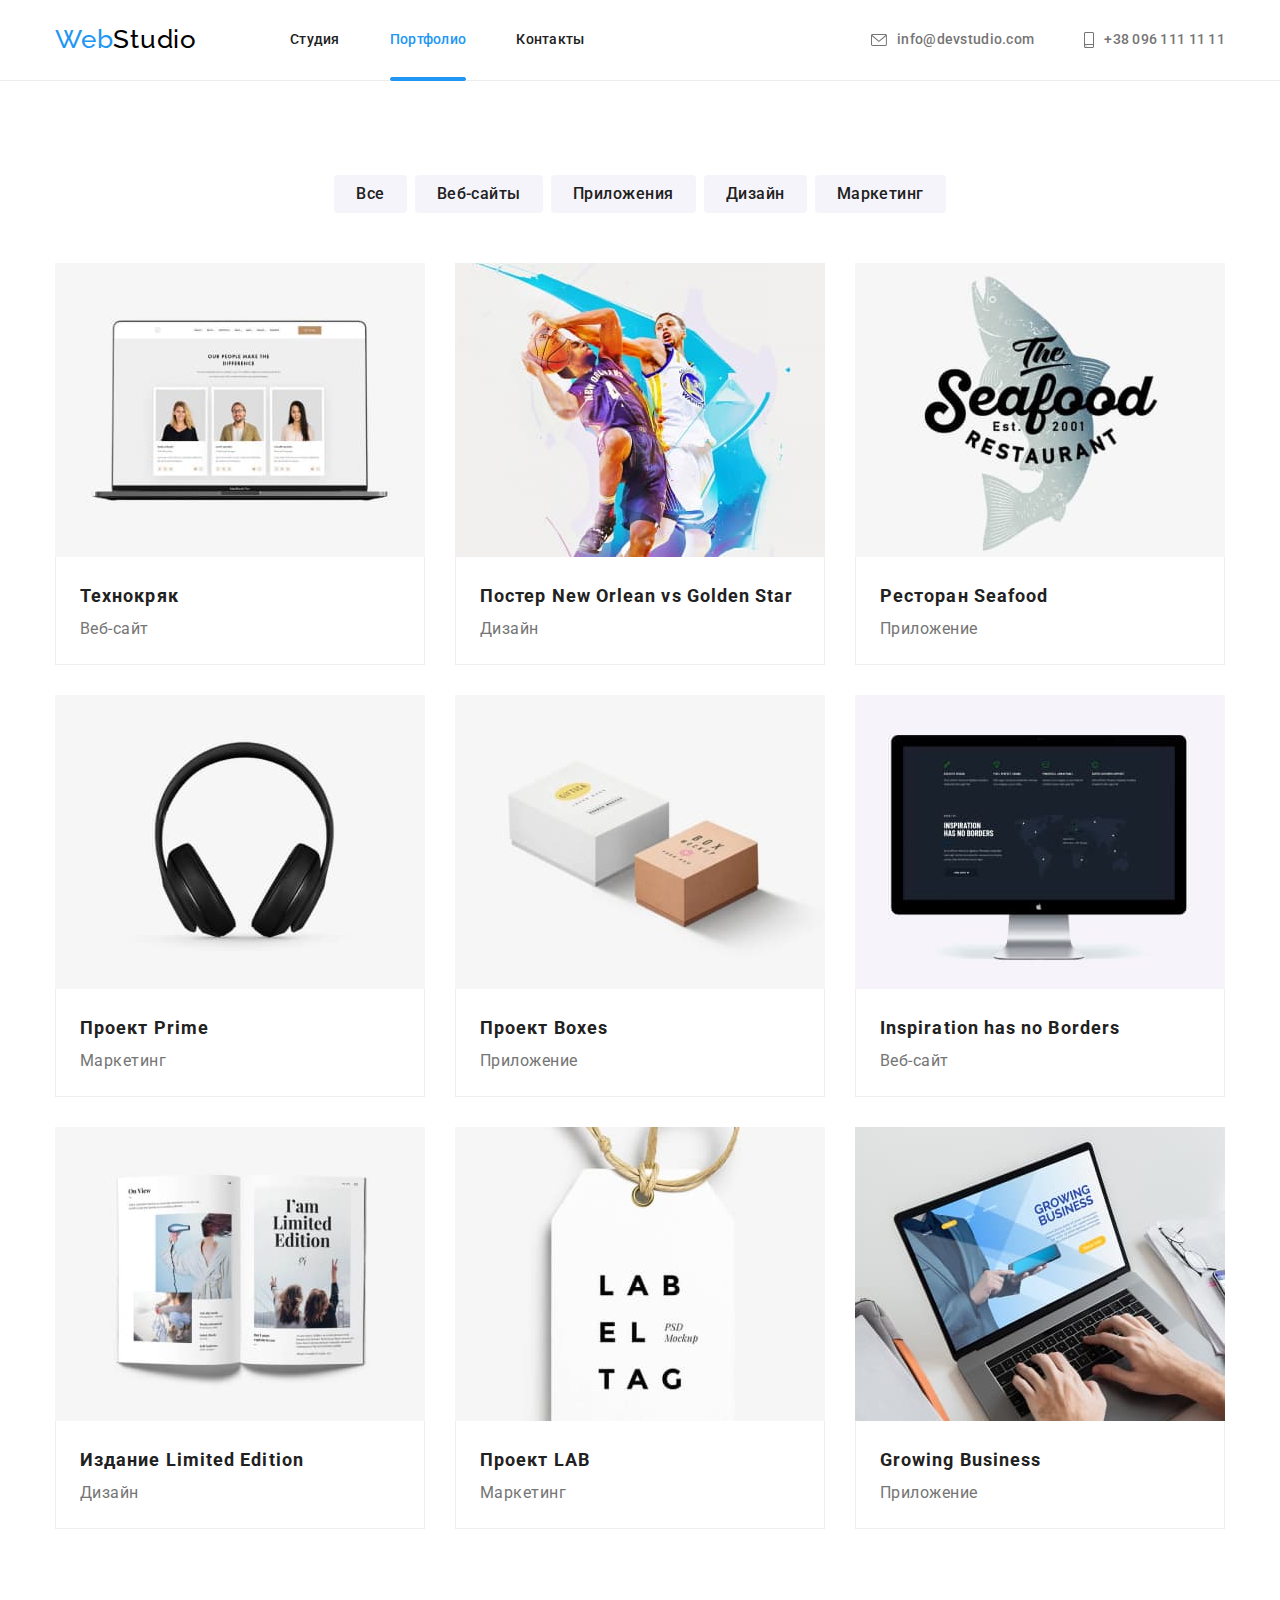
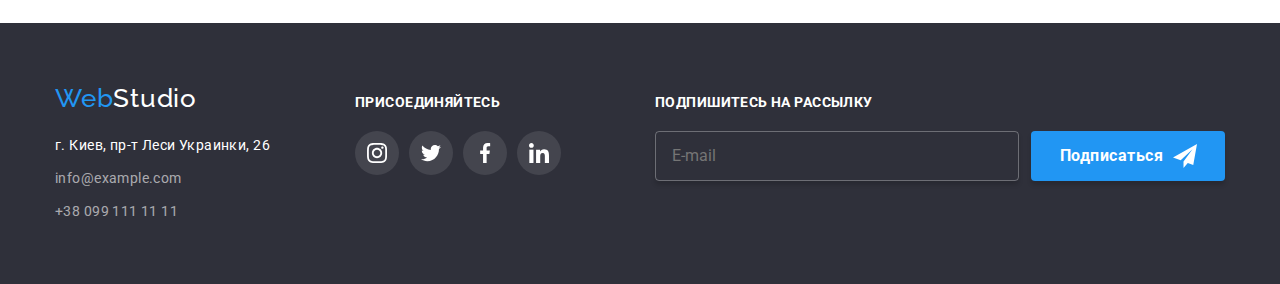
==== commit 726ceea4: "1.исправил марджин" ====
--- a/portfolio.html
+++ b/portfolio.html
@@ -20,7 +20,9 @@
         <nav class="nav">
             <a href="./index.html" class="logo" lang="en"><span class="accent">Web</span>Studio
             </a>
-
+<button class="menu-open-button" data-menu-open><svg class="menu-icon">
+        <use href="./images/icons.svg/symbol-defs.svg#icon-menu"></use>
+    </svg></button>
             <ul class="site-nav list">
                 <li class="nav-item"><a href="./index.html" class="link link-anim">Студия</a></li>
                 <li class="nav-item current"><a href="./portfolio.html" class="link link-anim current">Портфолио</a></li>
@@ -33,6 +35,46 @@
             <li class="contacts-item"><a href="tel:+380961111111" class="link link-anim"><svg class="tel-icon contact-icon"><use href="./images/icons.svg/symbol-defs.svg#icon-tel"></use></svg>+38 096 111 11 11</a></li>
         </ul>
       </div>
+    <div class="mobile-menu" data-menu>
+        <div class="menu-window">
+            <button class="menu-close-button" data-menu-close><svg class="menu-close-icon">
+                    <use href="./images/icons.svg/symbol-defs.svg#icon-close"></use>
+                </svg></button>
+            <div class="menu-container">
+                <div class="menu-container-upper">
+                    <nav class="menu-nav">
+                        <ul class="menu-nav-list list">
+                            <li class="menu-nav-item"><a href="./index.html" class="link link-anim">Студия</a></li>
+                            <li class="menu-nav-item"><a href="./portfolio.html" class="link link-anim">Портфолио</a></li>
+                            <li class="menu-nav-item"><a href="" class="link link-anim">Контакты</a></li>
+                        </ul>
+                    </nav>
+                </div>
+                <div class="menu-container-lower">
+                    <ul class="menu-contacts list">
+                        <li class="menu-contacts-item"><a href="tel:+380961111111" class="menu-tel link link-anim">+38 096
+                                111 11 11</a></li>
+                        <li class="menu-contacts-item"><a href="mailto:info@devstudio.com"
+                                class="menu-mail link link-anim">info@devstudio.com</a></li>
+                    </ul>
+                    <ul class="menu-social-list list">
+                        <li href="menu-social-item">
+                            <a href="" class="menu-social-link link">Instagram</a>
+                        </li>
+                        <li href="menu-social-item">
+                            <a href="" class="menu-social-link link">Twitter</a>
+                        </li>
+                        <li href="menu-social-item">
+                            <a href="" class="menu-social-link link">Facebook</a>
+                        </li>
+                        <li href="menu-social-item">
+                            <a href="" class="menu-social-link link">Linkedin</a>
+                        </li>
+                    </ul>
+                </div>
+            </div>
+        </div>
+    </div>
     </header>
 
     <main>
--- a/css/main.min.css
+++ b/css/main.min.css
@@ -1,2 +1,2 @@
-:root{--header-bgc: #ffffff;--footer-bgc: #2f303a;--primary-bgc: #e5e5e5;--secondary-bgc: #f5f4fa;--primary-text-color: #212121;--secondary-text-color: #757575;--accent-colour: #2196f3;--secondary-white-color: rgba(255, 255, 255, 0.6);--primary-white-color: #ffffff;--primary-black-color: #000000;--adress-color: rgba(255, 255, 255, 0.6);--accent-secondary-color: #188ce8;--work-list-set-gap: 30px;--header-border-color: #ececec;--social-link-team-color: #afb1b8;--label-bg-color: rgba(47, 48, 58, 0.8);--works-overlay-color: rgba(33, 150, 243, 0.9);--backdrop-bg-color: rgba(0, 0, 0, 0.2)}.visually-hidden{position:absolute !important;clip:rect(1px 1px 1px 1px);clip:rect(1px, 1px, 1px, 1px);padding:0 !important;border:0 !important;height:1px !important;width:1px !important;overflow:hidden}body{background-color:var(--primary-white-color);color:var(--primary-text-color);font-family:Roboto, sans-serif}img{display:block}p:last-child{margin-bottom:0}.list{list-style-type:none;padding-left:0;margin-top:0;margin-bottom:0}.title{margin-top:0}.link{color:var(--primary-text-color);text-decoration:none}.link-anim:hover,.link-anim:focus{color:var(--accent-colour)}.link-anim{transition-property:color;transition-duration:250ms;transition-timing-function:cubic-bezier(0.4, 0, 0.2, 1)}@media screen and (max-width: 1199px){.section{padding-top:60px;padding-bottom:60px}}@media screen and (min-width: 1200px){.section{padding-top:94px;padding-bottom:94px}}.container{padding-left:15px;padding-right:15px;margin-left:auto;margin-right:auto}@media screen and (min-width: 480px){.container{width:450px}}@media screen and (min-width: 768px){.container{width:738px}}@media screen and (min-width: 1200px){.container{width:1200px}}.hero .button{background-color:var(--accent-colour);color:var(--primary-white-color);border:0px;border-radius:4px;padding:10px 32px;cursor:pointer;font-family:inherit;font-size:16px;line-height:1.88;font-weight:700;letter-spacing:0.06em;transition:background-color 250ms cubic-bezier(0.4, 0, 0.2, 1)}.hero .button:hover,.hero .button:focus{background-color:var(--accent-secondary-color)}.close-button{background-color:transparent;padding:0;position:absolute;top:8px;right:8px;width:30px;height:30px;border:1px solid rgba(0,0,0,0.1);border-radius:50%;cursor:pointer}.close-button-icon{fill:var(--primary-black-color);width:18px;height:18px;margin-top:6px}.close-button:hover .close-button-icon,.close-button:focus .close-button-icon{fill:var(--accent-colour)}.modal-form-submit{color:var(--primary-white-color);background-color:var(--accent-colour);font-weight:700;font-size:16px;line-height:1.87;border:none;box-shadow:0px 4px 4px rgba(0,0,0,0.15);border-radius:4px;display:flex;align-items:center;justify-content:center;letter-spacing:0.06em;padding-top:10px;padding-bottom:10px;padding-left:56px;padding-right:56px;margin-left:auto;margin-right:auto;margin-top:30px;transition:background-color 250ms cubic-bezier(0.4, 0, 0.2, 1)}.modal-form-submit:hover,.modal-form-submit:focus{background-color:var(--accent-secondary-color)}.send-icon{fill:var(--primary-white-color);width:24px;height:24px;margin-left:10px}.email-submit-button{display:inline-flex;align-items:center;color:var(--primary-white-color);background-color:var(--accent-colour);border:0px;box-shadow:0px 4px 4px rgba(0,0,0,0.15);border-radius:4px;cursor:pointer;margin-left:12px;padding-left:29px;padding-right:28px;font-style:normal;font-weight:700;font-size:16px;line-height:1.88;letter-spacing:0.03em;transition-property:background-color;transition-duration:250ms;transition-timing-function:cubic-bezier(0.4, 0, 0.2, 1)}.email-submit-button:hover,.email-submit-button:focus{color:var(--primary-white-color);background-color:var(--accent-secondary-color)}@media screen and (max-width: 1199px){.email-submit-button{max-width:200px;height:50px;margin-left:auto;margin-right:auto;margin-top:20px}}.button-list{display:flex;justify-content:center;margin-bottom:50px}.filt-button{color:var(--primary-text-color);background-color:var(--secondary-bgc);border-radius:4px;padding:6px 22px;border:0px;cursor:pointer;font-family:Roboto;font-weight:500;font-size:16px;line-height:1.6;text-align:center;letter-spacing:0.03em;transition-property:color, background-color, box-shadow;transition-duration:250ms;transition-timing-function:cubic-bezier(0.4, 0, 0.2, 1)}.filt-button-item:not(:first-child){margin-left:8px}.filt-button:hover,.filt-button:focus{box-shadow:0px 3px 1px rgba(0,0,0,0.1),0px 1px 2px rgba(0,0,0,0.08),0px 2px 2px rgba(0,0,0,0.12);background-color:var(--accent-colour);color:var(--primary-white-color)}@media screen and (max-width: 767px){.button-list{justify-content:flex-start;flex-wrap:wrap}.filt-button-item:nth-child(n+4){margin-top:10px}.filt-button-item:nth-child(3n+1){margin-left:0px}}.backdrop{background-color:var(--backdrop-bg-color);position:fixed;top:0;left:0;z-index:100;width:100%;height:100%;opacity:1;visibility:visible;pointer-events:auto;transition:opacity 500ms cubic-bezier(0.4, 0, 0.2, 1),visibility 500ms cubic-bezier(0.4, 0, 0.2, 1)}.backdrop.is-hidden{opacity:0;visibility:hidden;pointer-events:none}.modal-window{background-color:var(--primary-white-color);position:absolute;top:50%;left:50%;transform:translate(-50%, -50%);min-width:450px;min-height:609px}.modal-title{color:var(--primary-text-color);font-weight:700;font-size:20px;line-height:1.15;text-align:center;letter-spacing:0.03em;margin-top:0;margin-bottom:12px}@media screen and (min-width: 1200px){.modal-window{min-width:528px;min-height:580px}}.section-title{font-weight:700;font-size:28px;line-height:1.17;letter-spacing:0.03em;text-align:center;margin-top:0;margin-bottom:50px}@media screen and (min-width: 1200px){.section-title{font-size:36px}}.thumb{position:relative;overflow:hidden}.logo{color:var(--primary-black-color);text-decoration:none;font-family:Raleway;font-weight:500;font-size:26px;line-height:1.2;letter-spacing:0.03em;transition-property:color;transition-duration:250ms;transition-timing-function:cubic-bezier(0.4, 0, 0.2, 1)}.logo:hover,.logo:focus{color:var(--accent-colour)}.accent{color:var(--accent-colour)}.email-form-text{color:var(--primary-white-color);margin-top:0;margin-bottom:20px;font-weight:700;font-size:14px;line-height:1.14;letter-spacing:0.03em;text-transform:uppercase}.email-form{display:flex}.email-input{padding-left:16px;flex-grow:1;height:50px;color:var(--primary-white-color);background-color:transparent;border:1px solid rgba(255,255,255,0.3);box-shadow:0px 4px 4px rgba(0,0,0,0.15);border-radius:4px}@media screen and (max-width: 1199px){.email-form{flex-direction:column}}.modal-form{display:flex;flex-direction:column;padding:40px}.modal-form-icon{position:absolute;width:18px;height:18px;top:50%;left:12px;transform:translateY(-50%)}.modal-form-box{display:block;position:relative}.input-form{padding-left:42px;padding-top:12px;padding-bottom:12px;width:100%;border:1px solid rgba(33,33,33,0.2);border-radius:4px;margin-top:4px}.input-form:focus{border-color:var(--accent-colour)}.input-form:focus+.modal-form-icon{fill:var(--accent-colour)}.modal-form-label{color:var(--secondary-text-color);font-size:12px;line-height:1.16;letter-spacing:0.01em;margin-top:4px;margin-bottom:10px}.modal-textarea.input-form{resize:none;height:120px;margin-top:4px;padding-left:16px}.modal-textarea:focus{border-color:var(--accent-colour)}.checkbox-label{color:var(--secondary-text-color);display:flex;justify-content:center;align-items:center;font-size:12px;line-height:0.85;letter-spacing:0.03em;margin-top:20px}.checkbox-label::before{display:block;content:"";cursor:pointer;border:2px solid var(--primary-text-color);border-radius:4px;width:16px;height:15px;margin-right:8px;transition-property:border-color, background-color;transition-duration:250ms;transition-timing-function:cubic-bezier(0.4, 0, 0.2, 1)}.modal-check{bottom:120px;left:90px}.modal-check:checked+.checkbox-label::before{border-color:transparent;background-color:var(--accent-colour);background-image:url(../images/bg-images/check-icon.svg);background-repeat:no-repeat}.checkbox-icon{position:absolute;width:11px;height:8px;opacity:0;transform:translateX(-50%)}.modal-form-link{color:var(--accent-colour)}.team-social-link{width:44px;height:44px;padding:12px;border-radius:50%;transition-property:background-color;transition-duration:250ms;transition-timing-function:cubic-bezier(0.4, 0, 0.2, 1)}.social-links{display:flex;justify-content:center;align-items:center}.social-links-icons{fill:var(--social-link-team-color);width:20px;height:20px;transition-property:fill;transition-duration:250ms;transition-timing-function:cubic-bezier(0.4, 0, 0.2, 1)}.team-social-link:hover,.team-social-link:focus{background-color:var(--accent-colour)}.team-social-link:focus .social-links-icons,.team-social-link:hover .social-links-icons{fill:var(--primary-white-color)}.social-links-item{display:flex;justify-content:center;align-items:center}.social-links-item:not(:first-child){margin-left:10px}.social-links-title{color:var(--primary-white-color);font-size:14px;line-height:1.14;letter-spacing:0.03em;text-transform:uppercase;margin-top:0px;margin-bottom:20px}.social-links-icons.footer-icons{fill:var(--primary-white-color)}.footer-social-link{background-color:rgba(255,255,255,0.1);width:44px;height:44px;border-radius:50%;display:flex;justify-content:center;align-items:center;transition-property:background-color;transition-duration:250ms;transition-timing-function:cubic-bezier(0.4, 0, 0.2, 1)}.footer-social-link:hover,.footer-social-link:focus{background-color:var(--accent-colour)}.contacts-item .link{display:flex}.contact-icon{fill:var(--secondary-text-color);margin-right:10px}.contacts-item .link:hover .contact-icon,.contacts-item .link:focus .contact-icon{fill:var(--accent-colour)}.mail-icon{margin:auto;margin-right:10px;width:16px;height:12px;transition-property:fill;transition-duration:250ms;transition-timing-function:cubic-bezier(0.4, 0, 0.2, 1)}.tel-icon{width:10px;height:16px;transition-property:fill;transition-duration:250ms;transition-timing-function:cubic-bezier(0.4, 0, 0.2, 1)}.contacts .link{color:var(--secondary-text-color)}.contacts .link:hover,.contacts .link:focus{color:var(--accent-colour)}@media screen and (max-width: 767px){.contacts{display:none}}@media screen and (max-width: 1199px){.contacts-item:first-child{margin-bottom:10px}}@media screen and (min-width: 1200px){.contacts{display:flex;margin-left:auto}.contacts-item:not(:first-child){margin-left:50px}}.mobile-menu{opacity:0;visibility:hidden;pointer-events:none}.mobile-menu.is-open{background-color:var(--primary-white-color);position:fixed;top:0;left:0;z-index:101;opacity:1;visibility:visible;pointer-events:auto;width:100%;height:100%;transition:opacity 500ms cubic-bezier(0.4, 0, 0.2, 1),visibility 500ms cubic-bezier(0.4, 0, 0.2, 1)}@media screen and (max-width: 767px){.menu-close-icon{width:40px;height:40px}}.menu-close-button{position:absolute;right:15px;top:10px;background-color:transparent;border-color:transparent}@media screen and (min-width: 768px){.menu-close-button{display:none}.mobile-menu{display:none}}.header{background-color:var(--primary-white-color);border-bottom:1px solid var(--header-border-color);font-weight:500;font-size:14px;line-height:1.14;letter-spacing:0.02em;padding-top:24px;padding-bottom:25px}.container.header-container{display:flex;align-items:center;justify-content:space-between}.menu-icon{width:40px;height:40px}.menu-icon:hover,.menu-icon:focus{fill:var(--accent-colour)}.nav{display:flex;align-items:center}.site-nav{display:flex;margin-left:93px}.nav-item:not(:first-child){margin-left:50px}.site-nav .link.current{color:var(--accent-colour)}.nav-item.current{position:relative}.site-nav .link.current::after{display:block;position:absolute;bottom:-33px;content:'';background-color:var(--accent-colour);width:100%;height:4px;border-radius:2px;border:1px solid var(--accent-colour)}@media screen and (max-width: 767px){.nav-item{display:none}.container.header-container{position:relative}.menu-open-button{background-color:transparent;border-color:transparent;position:absolute;right:10px;top:50%;transform:translateY(-50%)}}@media screen and (min-width: 768px){.menu-open-button{display:none}}.footer{background-color:var(--footer-bgc);padding-top:60px;padding-bottom:60px}@media screen and (max-width: 1199px){.footer{text-align:center}}.footer .logo{color:var(--primary-white-color);text-decoration:none;font-family:Raleway;font-weight:500;font-size:24px;line-height:1.17;letter-spacing:0.03em}.footer .logo:hover,.footer .logo:focus{color:var(--accent-colour)}.adress{margin-top:20px}.adress .text{color:var(--primary-white-color);margin-top:0;margin-bottom:8px;font-style:normal;font-weight:400;font-size:14px;line-height:1.7;letter-spacing:0.03em}.adress-link{color:var(--adress-color);font-style:normal;font-weight:400;font-size:14px;line-height:1.7;letter-spacing:0.03em}.adress-item:first-child{margin-bottom:8px}.adress-list .link:hover,.adress-list .link:focus{color:var(--accent-colour)}.footer-links-list{display:flex}.footer-links-item:not(:first-child){margin-left:10px}@media screen and (max-width: 767px){.footer-links-list{justify-content:center}.footer-links{margin-bottom:60px}}@media screen and (min-width: 768px){.container.footer-box{align-items:baseline;justify-content:space-between}.footer-left-side{display:flex;flex-wrap:wrap;align-items:baseline;justify-content:space-between;margin-bottom:60px}}@media screen and (min-width: 1200px){.container.footer-box{display:flex}.footer .logo{font-size:26px;line-height:1.2}.adress .text{margin-bottom:9px}.adress-item:first-child{margin-bottom:9px}.footer-left-side{display:flex;width:calc((100% - 30px) / 2)}.footer-form{width:calc((100% - 30px) / 2)}.footer-links{display:inline-block;width:calc((100% - 30px) / 2)}.footer-left-side{display:flex;align-items:baseline}}.container.hero-container{margin-left:auto;margin-right:auto;padding-left:15px;padding-right:15px}@media screen and (max-width: 767px){.container.hero-container{max-width:400px}}@media screen and (min-width: 768px){.container.hero-container{max-width:400px}}@media screen and (min-width: 1200px){.container.hero-container{max-width:696px}}.hero .title{color:var(--primary-white-color);font-weight:900;text-align:center;letter-spacing:0.06em;text-transform:uppercase;margin-top:0;margin-bottom:30px;font-size:26px;line-height:1.6;margin-left:auto;margin-right:auto}.hero{background-color:#2f303a;background-image:linear-gradient(rgba(47,48,58,0.4), rgba(47,48,58,0.4)),url(../images/phone/bg-phone/hero-bg.jpg);background-repeat:no-repeat;background-size:cover;max-width:480px;padding-top:118px;padding-bottom:118px;text-align:center;margin-left:auto;margin-right:auto}@media screen and (min-device-pixel-ratio: 2) and (max-width: 767px), screen and (min-resolution: 192dpi) and (max-width: 767px), screen and (min-resolution: 2dppx) and (max-width: 767px){.hero{background-color:#2f303a;background-image:linear-gradient(rgba(47,48,58,0.4), rgba(47,48,58,0.4)),url(../images/phone/bg-phone/hero-bg@2x.jpg)}}@media screen and (min-width: 768px){.hero{background-color:#2f303a;background-image:linear-gradient(rgba(47,48,58,0.4), rgba(47,48,58,0.4)),url(../images/tablet/bg-tablet/bg-hero.jpg);max-width:768px}}@media screen and (min-device-pixel-ratio: 2) and (min-width: 768px), screen and (min-resolution: 192dpi) and (min-width: 768px), screen and (min-resolution: 2dppx) and (min-width: 768px){.hero{background-color:#2f303a;background-image:linear-gradient(rgba(47,48,58,0.4), rgba(47,48,58,0.4)),url(../images/tablet/bg-tablet/bg-hero@2x.jpg);max-width:768px}}@media screen and (min-width: 1200px){.hero{background-color:#2f303a;background-image:linear-gradient(rgba(47,48,58,0.4), rgba(47,48,58,0.4)),url(../images/desktop/bg-desktop/hero-bg.jpg);max-width:1600px;padding-top:200px;padding-bottom:200px}.hero .title{font-size:44px;line-height:1.36}}@media screen and (min-device-pixel-ratio: 2) and (min-width: 1200px), screen and (min-resolution: 192dpi) and (min-width: 1200px), screen and (min-resolution: 2dppx) and (min-width: 1200px){.hero{background-color:#2f303a;background-image:linear-gradient(rgba(47,48,58,0.4), rgba(47,48,58,0.4)),url(../images/desktop/bg-desktop/hero-bg@2x.jpg);max-width:1600px;padding-top:200px;padding-bottom:200px}}.pros-list .title{margin-top:0;margin-bottom:10px;font-weight:700;font-size:14px;line-height:1.14;letter-spacing:0.03em;text-transform:uppercase}.pros-list .text{color:var(--secondary-text-color);font-size:14px;line-height:1.7;letter-spacing:0.03em;margin-top:0;margin-bottom:0}.pros-icons{width:100%;height:120px;background-color:var(--secondary-bgc);padding:25px 100px;margin-bottom:30px}@media screen and (max-width: 767px){.pros-list .title{text-align:center}.pros-list .text{margin-bottom:30px}}@media screen and (min-width: 768px){.pros-list{margin-top:calc(-1 * var(--work-list-set-gap));margin-left:calc(-1 * var(--work-list-set-gap));display:flex;flex-wrap:wrap}.pros-list-item{margin-left:var(--work-list-set-gap);margin-top:var(--work-list-set-gap);flex-basis:calc(100% / 2 - var(--work-list-set-gap))}}@media screen and (min-width: 1200px){.section.pros{padding-bottom:47px}.pros-list-item{margin-top:var(--work-list-set-gap);margin-left:var(--work-list-set-gap);flex-basis:calc(100% / 4 - var(--work-list-set-gap))}}.section.job{padding-top:47px}.job-list{margin-top:calc(-1 * var(--work-list-set-gap));margin-left:calc(-1 * var(--work-list-set-gap));display:flex;flex-wrap:wrap}.job-list .item-list{margin-top:var(--work-list-set-gap);margin-left:var(--work-list-set-gap);flex-basis:calc(100% / 3 - var(--work-list-set-gap))}.job-list-label{color:var(--primary-white-color);background-color:var(--label-bg-color);font-weight:700;font-size:14px;line-height:1.14;text-align:center;letter-spacing:0.03em;text-transform:uppercase;width:100%;height:70px;position:absolute;bottom:0;margin:0;padding-top:27px}@media screen and (max-width: 1199px){.section.job{display:none}}.section-team{background-color:var(--secondary-bgc)}.team-item{box-shadow:0px 1px 3px rgba(0,0,0,0.12),0px 1px 1px rgba(0,0,0,0.14),0px 2px 1px rgba(0,0,0,0.2);border-radius:0px 0px 4px 4px}.team-list .title{font-weight:500;font-size:16px;line-height:1.19;letter-spacing:0.03em;text-align:center;margin-bottom:10px}.team-list .text{color:var(--secondary-text-color);font-size:16px;line-height:1.19;letter-spacing:0.03em;text-align:center;margin-top:0}.team-info{border-radius:0px 0px 4px 4px;padding-top:var(--work-list-set-gap);padding-bottom:24px;background-color:var(--primary-white-color)}.section-team{padding-top:60px;padding-bottom:60px}@media screen and (max-width: 767px){.team-item{margin-bottom:var(--work-list-set-gap)}.team-photo{width:100%;height:auto}}@media screen and (min-width: 480px) and (max-width: 767px){.team-item{max-width:450px}}@media screen and (min-width: 768px){.team-item{margin-top:var(--work-list-set-gap);margin-left:var(--work-list-set-gap);flex-basis:calc(100% / 2 - var(--work-list-set-gap))}.team-list{margin:auto;margin-top:calc(-1 * var(--work-list-set-gap));margin-left:calc(-1 * var(--work-list-set-gap));display:flex;flex-wrap:wrap}}@media screen and (min-width: 1200px){.team-item{margin-top:var(--work-list-set-gap);margin-left:var(--work-list-set-gap);flex-basis:calc(100% / 4 - var(--work-list-set-gap))}.team-info{padding-bottom:var(--work-list-set-gap)}.section-team{padding-top:94px;padding-bottom:94px}}.work-list .title{color:var(--primary-text-color);font-weight:700;font-size:18px;line-height:2;letter-spacing:0.06em;margin:0}.work-list .text{color:var(--secondary-text-color);font-size:16px;line-height:1.88;letter-spacing:0.03em;margin:0}.work-info{border:1px solid #eeeeee;border-top:1px solid rgba(255,255,255,0);padding:20px 24px}.overlay-text{color:var(--primary-white-color);margin:0;font-size:18px;line-height:1.55;letter-spacing:0.03em}.work-link{display:block;transition-property:box-shadow;transition-duration:250ms;transition-timing-function:cubic-bezier(0.4, 0, 0.2, 1)}.work-link:hover,.work-link:focus{box-shadow:0px 1px 1px rgba(0,0,0,0.12),0px 4px 4px rgba(0,0,0,0.06),1px 4px 6px rgba(0,0,0,0.16)}.portf-photo{width:100%;height:auto}.works-overlay{width:100%;height:100%;padding:63px 24px;background-color:var(--works-overlay-color);position:absolute;bottom:0;transform:translateY(100%);transition-property:transform;transition-duration:250ms;transition-timing-function:cubic-bezier(0.4, 0, 0.2, 1)}.work-link:focus .works-overlay,.work-link:hover .works-overlay{transform:translateY(0)}@media screen and (max-width: 767px){.work-list .item:not(last-child){margin-bottom:var(--work-list-set-gap)}}@media screen and (min-width: 768px){.work-list{margin:auto;margin-top:calc(-1 * var(--work-list-set-gap));margin-left:calc(-1 * var(--work-list-set-gap));display:flex;flex-wrap:wrap}.work-list .item{margin-top:var(--work-list-set-gap);margin-left:var(--work-list-set-gap);flex-basis:calc(100% / 2 - var(--work-list-set-gap))}}@media screen and (min-width: 1200px){.work-list .item{margin-top:var(--work-list-set-gap);margin-left:var(--work-list-set-gap);flex-basis:calc(100% / 3 - var(--work-list-set-gap))}}.companies-icons{fill:var(--social-link-team-color);width:106px;height:60px;transition-property:fill;transition-duration:250ms;transition-timing-function:cubic-bezier(0.4, 0, 0.2, 1)}.companies-list-item{margin-top:var(--work-list-set-gap);margin-left:var(--work-list-set-gap)}.companies-link{border:1px solid var(--social-link-team-color);border-radius:4px;width:100%;height:92px;display:flex;justify-content:center;align-content:center;padding-top:16px;padding-bottom:16px;transition-property:border;transition-duration:250ms;transition-timing-function:cubic-bezier(0.4, 0, 0.2, 1)}.companies-link:hover,.companies-link:focus{border:1px solid var(--accent-colour);border-radius:4px}.companies-link:hover .companies-icons,.companies-link:focus .companies-icons{fill:var(--accent-colour)}.companies-list{display:flex;flex-wrap:wrap;margin-top:calc(-1 * var(--work-list-set-gap));margin-left:calc(-1 * var(--work-list-set-gap))}@media screen and (max-width: 767px){.companies-list-item{flex-basis:calc(100% / 2 - var(--work-list-set-gap))}}@media screen and (min-width: 768px){.companies-list-item{flex-basis:calc(100% / 3 - var(--work-list-set-gap))}}@media screen and (min-width: 1200px){.section.companies{padding-top:5px}.companies-list-item{flex-basis:calc(100% / 6 - var(--work-list-set-gap))}}
+:root{--header-bgc: #ffffff;--footer-bgc: #2f303a;--primary-bgc: #e5e5e5;--secondary-bgc: #f5f4fa;--primary-text-color: #212121;--secondary-text-color: #757575;--accent-colour: #2196f3;--secondary-white-color: rgba(255, 255, 255, 0.6);--primary-white-color: #ffffff;--primary-black-color: #000000;--adress-color: rgba(255, 255, 255, 0.6);--accent-secondary-color: #188ce8;--work-list-set-gap: 30px;--header-border-color: #ececec;--social-link-team-color: #afb1b8;--label-bg-color: rgba(47, 48, 58, 0.8);--works-overlay-color: rgba(33, 150, 243, 0.9);--backdrop-bg-color: rgba(0, 0, 0, 0.2)}.visually-hidden{position:absolute !important;clip:rect(1px 1px 1px 1px);clip:rect(1px, 1px, 1px, 1px);padding:0 !important;border:0 !important;height:1px !important;width:1px !important;overflow:hidden}body{background-color:var(--primary-white-color);color:var(--primary-text-color);font-family:Roboto, sans-serif}img{display:block;width:100%;height:auto}p:last-child{margin-bottom:0}.list{list-style-type:none;padding-left:0;margin-top:0;margin-bottom:0}.title{margin-top:0}.link{color:var(--primary-text-color);text-decoration:none}.link-anim:hover,.link-anim:focus{color:var(--accent-colour)}.link-anim{transition-property:color;transition-duration:250ms;transition-timing-function:cubic-bezier(0.4, 0, 0.2, 1)}@media screen and (max-width: 1199px){.section{padding-top:60px;padding-bottom:60px}}@media screen and (min-width: 1200px){.section{padding-top:94px;padding-bottom:94px}}.container{padding-left:15px;padding-right:15px;margin-left:auto;margin-right:auto}@media screen and (min-width: 480px){.container{width:480px}}@media screen and (min-width: 768px){.container{width:768px}}@media screen and (min-width: 1200px){.container{width:1200px}}.hero .button{background-color:var(--accent-colour);color:var(--primary-white-color);border:0px;border-radius:4px;padding:10px 32px;cursor:pointer;font-family:inherit;font-size:16px;line-height:1.88;font-weight:700;letter-spacing:0.06em;transition:background-color 250ms cubic-bezier(0.4, 0, 0.2, 1)}.hero .button:hover,.hero .button:focus{background-color:var(--accent-secondary-color)}.close-button{background-color:transparent;padding:0;position:absolute;top:8px;right:8px;width:30px;height:30px;border:1px solid rgba(0,0,0,0.1);border-radius:50%;cursor:pointer}.close-button-icon{fill:var(--primary-black-color);width:18px;height:18px;margin-top:6px}.close-button:hover .close-button-icon,.close-button:focus .close-button-icon{fill:var(--accent-colour)}.modal-form-submit{color:var(--primary-white-color);background-color:var(--accent-colour);font-weight:700;font-size:16px;line-height:1.87;border:none;box-shadow:0px 4px 4px rgba(0,0,0,0.15);border-radius:4px;display:flex;align-items:center;justify-content:center;letter-spacing:0.06em;padding-top:10px;padding-bottom:10px;padding-left:56px;padding-right:56px;margin-left:auto;margin-right:auto;margin-top:30px;transition:background-color 250ms cubic-bezier(0.4, 0, 0.2, 1)}.modal-form-submit:hover,.modal-form-submit:focus{background-color:var(--accent-secondary-color)}.send-icon{fill:var(--primary-white-color);width:24px;height:24px;margin-left:10px}.email-submit-button{display:inline-flex;align-items:center;color:var(--primary-white-color);background-color:var(--accent-colour);border:0px;box-shadow:0px 4px 4px rgba(0,0,0,0.15);border-radius:4px;cursor:pointer;margin-left:12px;padding-left:29px;padding-right:28px;font-style:normal;font-weight:700;font-size:16px;line-height:1.88;letter-spacing:0.03em;transition-property:background-color;transition-duration:250ms;transition-timing-function:cubic-bezier(0.4, 0, 0.2, 1)}.email-submit-button:hover,.email-submit-button:focus{color:var(--primary-white-color);background-color:var(--accent-secondary-color)}@media screen and (max-width: 1199px){.email-submit-button{max-width:200px;height:50px;margin-left:auto;margin-right:auto;margin-top:20px}}.button-list{display:flex;justify-content:center;margin-bottom:50px}.filt-button{color:var(--primary-text-color);background-color:var(--secondary-bgc);border-radius:4px;padding:6px 22px;border:0px;cursor:pointer;font-family:Roboto;font-weight:500;font-size:16px;line-height:1.6;text-align:center;letter-spacing:0.03em;transition-property:color, background-color, box-shadow;transition-duration:250ms;transition-timing-function:cubic-bezier(0.4, 0, 0.2, 1)}.filt-button-item:not(:first-child){margin-left:8px}.filt-button:hover,.filt-button:focus{box-shadow:0px 3px 1px rgba(0,0,0,0.1),0px 1px 2px rgba(0,0,0,0.08),0px 2px 2px rgba(0,0,0,0.12);background-color:var(--accent-colour);color:var(--primary-white-color)}@media screen and (max-width: 767px){.button-list{justify-content:flex-start;flex-wrap:wrap}.filt-button-item:nth-child(n+4){margin-top:10px}.filt-button-item:nth-child(3n+1){margin-left:0px}}.backdrop{background-color:var(--backdrop-bg-color);position:fixed;top:0;left:0;z-index:100;width:100%;height:100%;opacity:1;visibility:visible;pointer-events:auto;transition:opacity 500ms cubic-bezier(0.4, 0, 0.2, 1),visibility 500ms cubic-bezier(0.4, 0, 0.2, 1)}.backdrop.is-hidden{opacity:0;visibility:hidden;pointer-events:none}.modal-window{background-color:var(--primary-white-color);position:absolute;top:50%;left:50%;transform:translate(-50%, -50%);min-width:450px;min-height:609px}.modal-title{color:var(--primary-text-color);font-weight:700;font-size:20px;line-height:1.15;text-align:center;letter-spacing:0.03em;margin-top:0;margin-bottom:12px}@media screen and (min-width: 1200px){.modal-window{min-width:528px;min-height:580px}}.section-title{font-weight:700;font-size:28px;line-height:1.17;letter-spacing:0.03em;text-align:center;margin-top:0;margin-bottom:50px}@media screen and (min-width: 1200px){.section-title{font-size:36px}}.thumb{position:relative;overflow:hidden}.logo{color:var(--primary-black-color);text-decoration:none;font-family:Raleway;font-weight:500;font-size:26px;line-height:1.2;letter-spacing:0.03em;transition-property:color;transition-duration:250ms;transition-timing-function:cubic-bezier(0.4, 0, 0.2, 1)}.logo:hover,.logo:focus{color:var(--accent-colour)}.accent{color:var(--accent-colour)}.email-form-text{color:var(--primary-white-color);margin-top:0;margin-bottom:20px;font-weight:700;font-size:14px;line-height:1.14;letter-spacing:0.03em;text-transform:uppercase}.email-form{display:flex}.email-input{padding-left:16px;flex-grow:1;height:50px;color:var(--primary-white-color);background-color:transparent;border:1px solid rgba(255,255,255,0.3);box-shadow:0px 4px 4px rgba(0,0,0,0.15);border-radius:4px}@media screen and (max-width: 1199px){.email-form{flex-direction:column}}.modal-form{display:flex;flex-direction:column;padding:40px}.modal-form-icon{position:absolute;width:18px;height:18px;top:50%;left:12px;transform:translateY(-50%)}.modal-form-box{display:block;position:relative}.input-form{padding-left:42px;padding-top:12px;padding-bottom:12px;width:100%;border:1px solid rgba(33,33,33,0.2);border-radius:4px;margin-top:4px}.input-form:focus{border-color:var(--accent-colour)}.input-form:focus+.modal-form-icon{fill:var(--accent-colour)}.modal-form-label{color:var(--secondary-text-color);font-size:12px;line-height:1.16;letter-spacing:0.01em;margin-top:4px;margin-bottom:10px}.modal-textarea.input-form{resize:none;height:120px;margin-top:4px;padding-left:16px}.modal-textarea:focus{border-color:var(--accent-colour)}.checkbox-label{color:var(--secondary-text-color);display:flex;justify-content:center;align-items:center;font-size:12px;line-height:0.85;letter-spacing:0.03em;margin-top:20px}.checkbox-label::before{display:block;content:"";cursor:pointer;border:2px solid var(--primary-text-color);border-radius:4px;width:16px;height:15px;margin-right:8px;transition-property:border-color, background-color;transition-duration:250ms;transition-timing-function:cubic-bezier(0.4, 0, 0.2, 1)}.modal-check{bottom:120px;left:90px}.modal-check:checked+.checkbox-label::before{border-color:transparent;background-color:var(--accent-colour);background-image:url(../images/bg-images/check-icon.svg);background-repeat:no-repeat}.checkbox-icon{position:absolute;width:11px;height:8px;opacity:0;transform:translateX(-50%)}.modal-form-link{color:var(--accent-colour)}.team-social-link{width:44px;height:44px;padding:12px;border-radius:50%;transition-property:background-color;transition-duration:250ms;transition-timing-function:cubic-bezier(0.4, 0, 0.2, 1)}.social-links{display:flex;justify-content:center;align-items:center}.social-links-icons{fill:var(--social-link-team-color);width:20px;height:20px;transition-property:fill;transition-duration:250ms;transition-timing-function:cubic-bezier(0.4, 0, 0.2, 1)}.team-social-link:hover,.team-social-link:focus{background-color:var(--accent-colour)}.team-social-link:focus .social-links-icons,.team-social-link:hover .social-links-icons{fill:var(--primary-white-color)}.social-links-item{display:flex;justify-content:center;align-items:center}.social-links-item:not(:first-child){margin-left:10px}.social-links-title{color:var(--primary-white-color);font-size:14px;line-height:1.14;letter-spacing:0.03em;text-transform:uppercase;margin-top:0px;margin-bottom:20px}.social-links-icons.footer-icons{fill:var(--primary-white-color)}.footer-social-link{background-color:rgba(255,255,255,0.1);width:44px;height:44px;border-radius:50%;display:flex;justify-content:center;align-items:center;transition-property:background-color;transition-duration:250ms;transition-timing-function:cubic-bezier(0.4, 0, 0.2, 1)}.footer-social-link:hover,.footer-social-link:focus{background-color:var(--accent-colour)}.contacts-item .link{display:flex}.contact-icon{fill:var(--secondary-text-color);margin-right:10px}.contacts-item .link:hover .contact-icon,.contacts-item .link:focus .contact-icon{fill:var(--accent-colour)}.mail-icon{margin:auto;margin-right:10px;width:16px;height:12px;transition-property:fill;transition-duration:250ms;transition-timing-function:cubic-bezier(0.4, 0, 0.2, 1)}.tel-icon{width:10px;height:16px;transition-property:fill;transition-duration:250ms;transition-timing-function:cubic-bezier(0.4, 0, 0.2, 1)}.contacts .link{color:var(--secondary-text-color)}.contacts .link:hover,.contacts .link:focus{color:var(--accent-colour)}@media screen and (max-width: 767px){.contacts{display:none}}@media screen and (max-width: 1199px){.contacts-item:first-child{margin-bottom:10px}}@media screen and (min-width: 1200px){.contacts{display:flex;margin-left:auto}.contacts-item:not(:first-child){margin-left:50px}}.mobile-menu{opacity:0;visibility:hidden;pointer-events:none}.mobile-menu.is-open{background-color:var(--backdrop-bg-color);position:fixed;top:0;left:0;z-index:101;opacity:1;visibility:visible;pointer-events:auto;min-width:480px;min-height:796px;width:100%;height:100%;transition:opacity 500ms cubic-bezier(0.4, 0, 0.2, 1),visibility 500ms cubic-bezier(0.4, 0, 0.2, 1)}.menu-window{background-color:var(--primary-white-color);position:absolute;top:50%;left:50%;transform:translate(-50%, -50%);min-width:480px;min-height:796px;font-weight:500;line-height:1.17;letter-spacing:0.02em;padding-top:48px;padding-bottom:48px;padding-left:40px;padding-right:83px}.menu-close-icon{width:40px;height:40px}.menu-close-button{position:absolute;right:15px;top:10px;background-color:transparent;border-color:transparent}.menu-container{display:flex;flex-direction:column}.menu-nav-list{font-weight:500;font-size:40px}.menu-nav-item:not(:last-child){margin-bottom:32px}.menu-nav-list:hover,.menu-nav-list:focus{color:var(--accent-colour)}.menu-tel{color:var(--accent-colour);font-size:34px}.menu-mail{color:var(--secondary-text-color);font-size:24px}.menu-contacts{margin-bottom:64px}.menu-contacts-item:not(:last-child){margin-bottom:32px}.menu-social-list{display:flex;justify-content:space-between}.menu-social-link:not(:last-child)::after{content:'';width:22px;background-color:rgba(33,33,33,0.2);display:block;border:1px solid rgba(33,33,33,0.2);transform:rotate(90deg)}.menu-social-link{color:var(--accent-colour);font-weight:500;font-size:18px;line-height:1.22}@media screen and (min-width: 768px){.menu-close-button{display:none}.mobile-menu{display:none}}.header{background-color:var(--primary-white-color);border-bottom:1px solid var(--header-border-color);font-weight:500;font-size:14px;line-height:1.14;letter-spacing:0.02em;padding-top:24px;padding-bottom:25px}.container.header-container{display:flex;align-items:center;justify-content:space-between}.menu-icon{width:40px;height:40px}.menu-icon:hover,.menu-icon:focus{fill:var(--accent-colour)}.nav{display:flex;align-items:center}.site-nav{display:flex;margin-left:93px}.nav-item:not(:first-child){margin-left:50px}.site-nav .link.current{color:var(--accent-colour)}.nav-item.current{position:relative}.site-nav .link.current::after{display:block;position:absolute;bottom:-33px;content:'';background-color:var(--accent-colour);width:100%;height:4px;border-radius:2px;border:1px solid var(--accent-colour)}@media screen and (max-width: 767px){.nav-item{display:none}.container.header-container{position:relative}.menu-open-button{background-color:transparent;border-color:transparent;position:absolute;right:10px;top:50%;transform:translateY(-50%)}}@media screen and (min-width: 768px){.menu-open-button{display:none}}.footer{background-color:var(--footer-bgc);padding-top:60px;padding-bottom:60px}@media screen and (max-width: 1199px){.footer{text-align:center}}.footer .logo{color:var(--primary-white-color);text-decoration:none;font-family:Raleway;font-weight:500;font-size:24px;line-height:1.17;letter-spacing:0.03em}.footer .logo:hover,.footer .logo:focus{color:var(--accent-colour)}.adress{margin-top:20px}.adress .text{color:var(--primary-white-color);margin-top:0;margin-bottom:8px;font-style:normal;font-weight:400;font-size:14px;line-height:1.7;letter-spacing:0.03em}.adress-link{color:var(--adress-color);font-style:normal;font-weight:400;font-size:14px;line-height:1.7;letter-spacing:0.03em}.adress-item:first-child{margin-bottom:8px}.adress-list .link:hover,.adress-list .link:focus{color:var(--accent-colour)}.footer-links-list{display:flex}.footer-links-item:not(:first-child){margin-left:10px}@media screen and (max-width: 767px){.footer-links-list{justify-content:center}.footer-links{margin-bottom:60px}}@media screen and (min-width: 768px){.container.footer-box{align-items:baseline;justify-content:space-between}.footer-left-side{display:flex;flex-wrap:wrap;align-items:baseline;justify-content:space-between;margin-bottom:60px}}@media screen and (min-width: 1200px){.container.footer-box{display:flex}.footer .logo{font-size:26px;line-height:1.2}.adress .text{margin-bottom:9px}.adress-item:first-child{margin-bottom:9px}.footer-left-side{display:flex;width:calc((100% - 30px) / 2)}.footer-form{width:calc((100% - 30px) / 2)}.footer-links{display:inline-block;width:calc((100% - 30px) / 2)}.footer-left-side{margin-bottom:0px}}.container.hero-container{margin-left:auto;margin-right:auto;padding-left:15px;padding-right:15px}@media screen and (max-width: 767px){.container.hero-container{max-width:400px}}@media screen and (min-width: 768px){.container.hero-container{max-width:400px}}@media screen and (min-width: 1200px){.container.hero-container{max-width:696px}}.hero .title{color:var(--primary-white-color);font-weight:900;text-align:center;letter-spacing:0.06em;text-transform:uppercase;margin-top:0;margin-bottom:30px;font-size:26px;line-height:1.6;margin-left:auto;margin-right:auto}.hero{background-color:#2f303a;background-image:linear-gradient(rgba(47,48,58,0.4), rgba(47,48,58,0.4)),url(../images/phone/bg-phone/hero-bg.jpg);background-repeat:no-repeat;background-size:cover;max-width:480px;padding-top:118px;padding-bottom:118px;text-align:center;margin-left:auto;margin-right:auto}@media screen and (min-device-pixel-ratio: 2) and (max-width: 767px), screen and (min-resolution: 192dpi) and (max-width: 767px), screen and (min-resolution: 2dppx) and (max-width: 767px){.hero{background-color:#2f303a;background-image:linear-gradient(rgba(47,48,58,0.4), rgba(47,48,58,0.4)),url(../images/phone/bg-phone/hero-bg@2x.jpg)}}@media screen and (min-width: 768px){.hero{background-color:#2f303a;background-image:linear-gradient(rgba(47,48,58,0.4), rgba(47,48,58,0.4)),url(../images/tablet/bg-tablet/bg-hero.jpg);max-width:768px}}@media screen and (min-device-pixel-ratio: 2) and (min-width: 768px), screen and (min-resolution: 192dpi) and (min-width: 768px), screen and (min-resolution: 2dppx) and (min-width: 768px){.hero{background-color:#2f303a;background-image:linear-gradient(rgba(47,48,58,0.4), rgba(47,48,58,0.4)),url(../images/tablet/bg-tablet/bg-hero@2x.jpg);max-width:768px}}@media screen and (min-width: 1200px){.hero{background-color:#2f303a;background-image:linear-gradient(rgba(47,48,58,0.4), rgba(47,48,58,0.4)),url(../images/desktop/bg-desktop/hero-bg.jpg);max-width:1600px;padding-top:200px;padding-bottom:200px}.hero .title{font-size:44px;line-height:1.36}}@media screen and (min-device-pixel-ratio: 2) and (min-width: 1200px), screen and (min-resolution: 192dpi) and (min-width: 1200px), screen and (min-resolution: 2dppx) and (min-width: 1200px){.hero{background-color:#2f303a;background-image:linear-gradient(rgba(47,48,58,0.4), rgba(47,48,58,0.4)),url(../images/desktop/bg-desktop/hero-bg@2x.jpg);max-width:1600px;padding-top:200px;padding-bottom:200px}}.pros-list .title{margin-top:0;margin-bottom:10px;font-weight:700;font-size:14px;line-height:1.14;letter-spacing:0.03em;text-transform:uppercase}.pros-list .text{color:var(--secondary-text-color);font-size:14px;line-height:1.7;letter-spacing:0.03em;margin-top:0;margin-bottom:0}.pros-icons{width:100%;height:120px;background-color:var(--secondary-bgc);padding:25px 100px;margin-bottom:30px}@media screen and (max-width: 767px){.pros-list .title{text-align:center}.pros-list .text{margin-bottom:30px}}@media screen and (min-width: 768px){.pros-list{margin-top:calc(-1 * var(--work-list-set-gap));margin-left:calc(-1 * var(--work-list-set-gap));display:flex;flex-wrap:wrap}.pros-list-item{margin-left:var(--work-list-set-gap);margin-top:var(--work-list-set-gap);flex-basis:calc(100% / 2 - var(--work-list-set-gap))}}@media screen and (min-width: 1200px){.section.pros{padding-bottom:47px}.pros-list-item{margin-top:var(--work-list-set-gap);margin-left:var(--work-list-set-gap);flex-basis:calc(100% / 4 - var(--work-list-set-gap))}}.section.job{padding-top:47px}.job-list{margin-top:calc(-1 * var(--work-list-set-gap));margin-left:calc(-1 * var(--work-list-set-gap));display:flex;flex-wrap:wrap}.job-list .item-list{margin-top:var(--work-list-set-gap);margin-left:var(--work-list-set-gap);flex-basis:calc(100% / 3 - var(--work-list-set-gap))}.job-list-label{color:var(--primary-white-color);background-color:var(--label-bg-color);font-weight:700;font-size:14px;line-height:1.14;text-align:center;letter-spacing:0.03em;text-transform:uppercase;width:100%;height:70px;position:absolute;bottom:0;margin:0;padding-top:27px}@media screen and (max-width: 1199px){.section.job{display:none}}.section-team{background-color:var(--secondary-bgc)}.team-item{box-shadow:0px 1px 3px rgba(0,0,0,0.12),0px 1px 1px rgba(0,0,0,0.14),0px 2px 1px rgba(0,0,0,0.2);border-radius:0px 0px 4px 4px}.team-list .title{font-weight:500;font-size:16px;line-height:1.19;letter-spacing:0.03em;text-align:center;margin-bottom:10px}.team-list .text{color:var(--secondary-text-color);font-size:16px;line-height:1.19;letter-spacing:0.03em;text-align:center;margin-top:0}.team-info{border-radius:0px 0px 4px 4px;padding-top:var(--work-list-set-gap);padding-bottom:24px;background-color:var(--primary-white-color)}.section-team{padding-top:60px;padding-bottom:60px}@media screen and (max-width: 767px){.team-item{margin-bottom:var(--work-list-set-gap)}}@media screen and (min-width: 480px) and (max-width: 767px){.team-item{max-width:450px}}@media screen and (min-width: 768px){.team-item{margin-top:var(--work-list-set-gap);margin-left:var(--work-list-set-gap);flex-basis:calc(100% / 2 - var(--work-list-set-gap))}.team-list{margin:auto;margin-top:calc(-1 * var(--work-list-set-gap));margin-left:calc(-1 * var(--work-list-set-gap));display:flex;flex-wrap:wrap}}@media screen and (min-width: 1200px){.team-item{margin-top:var(--work-list-set-gap);margin-left:var(--work-list-set-gap);flex-basis:calc(100% / 4 - var(--work-list-set-gap))}.team-info{padding-bottom:var(--work-list-set-gap)}.section-team{padding-top:94px;padding-bottom:94px}}.work-list .title{color:var(--primary-text-color);font-weight:700;font-size:18px;line-height:2;letter-spacing:0.06em;margin:0}.work-list .text{color:var(--secondary-text-color);font-size:16px;line-height:1.88;letter-spacing:0.03em;margin:0}.work-info{border:1px solid #eeeeee;border-top:1px solid rgba(255,255,255,0);padding:20px 24px;flex-grow:1}.overlay-text{color:var(--primary-white-color);margin:0;font-size:18px;line-height:1.55;letter-spacing:0.03em}.work-link{display:flex;flex-direction:column;height:100%;transition-property:box-shadow;transition-duration:250ms;transition-timing-function:cubic-bezier(0.4, 0, 0.2, 1)}.work-link:hover,.work-link:focus{box-shadow:0px 1px 1px rgba(0,0,0,0.12),0px 4px 4px rgba(0,0,0,0.06),1px 4px 6px rgba(0,0,0,0.16)}.works-overlay{width:100%;height:100%;padding:63px 24px;background-color:var(--works-overlay-color);position:absolute;bottom:0;transform:translateY(100%);transition-property:transform;transition-duration:250ms;transition-timing-function:cubic-bezier(0.4, 0, 0.2, 1)}.work-link:focus .works-overlay,.work-link:hover .works-overlay{transform:translateY(0)}@media screen and (max-width: 767px){.work-list .item:not(last-child){margin-bottom:var(--work-list-set-gap)}}@media screen and (min-width: 768px){.work-list{margin:auto;margin-top:calc(-1 * var(--work-list-set-gap));margin-left:calc(-1 * var(--work-list-set-gap));display:flex;flex-wrap:wrap}.work-list .item{margin-top:var(--work-list-set-gap);margin-left:var(--work-list-set-gap);flex-basis:calc(100% / 2 - var(--work-list-set-gap))}}@media screen and (min-width: 1200px){.work-list .item{flex-basis:calc(100% / 3 - var(--work-list-set-gap))}}.companies-icons{fill:var(--social-link-team-color);width:106px;height:60px;transition-property:fill;transition-duration:250ms;transition-timing-function:cubic-bezier(0.4, 0, 0.2, 1)}.companies-list-item{margin-top:var(--work-list-set-gap);margin-left:var(--work-list-set-gap)}.companies-link{border:1px solid var(--social-link-team-color);border-radius:4px;width:100%;height:92px;display:flex;justify-content:center;align-content:center;padding-top:16px;padding-bottom:16px;transition-property:border;transition-duration:250ms;transition-timing-function:cubic-bezier(0.4, 0, 0.2, 1)}.companies-link:hover,.companies-link:focus{border:1px solid var(--accent-colour);border-radius:4px}.companies-link:hover .companies-icons,.companies-link:focus .companies-icons{fill:var(--accent-colour)}.companies-list{display:flex;flex-wrap:wrap;margin-top:calc(-1 * var(--work-list-set-gap));margin-left:calc(-1 * var(--work-list-set-gap))}@media screen and (max-width: 767px){.companies-list-item{flex-basis:calc(100% / 2 - var(--work-list-set-gap))}}@media screen and (min-width: 768px){.companies-list-item{flex-basis:calc(100% / 3 - var(--work-list-set-gap))}}@media screen and (min-width: 1200px){.section.companies{padding-top:5px}.companies-list-item{flex-basis:calc(100% / 6 - var(--work-list-set-gap))}}
 /*# sourceMappingURL=main.min.css.map */